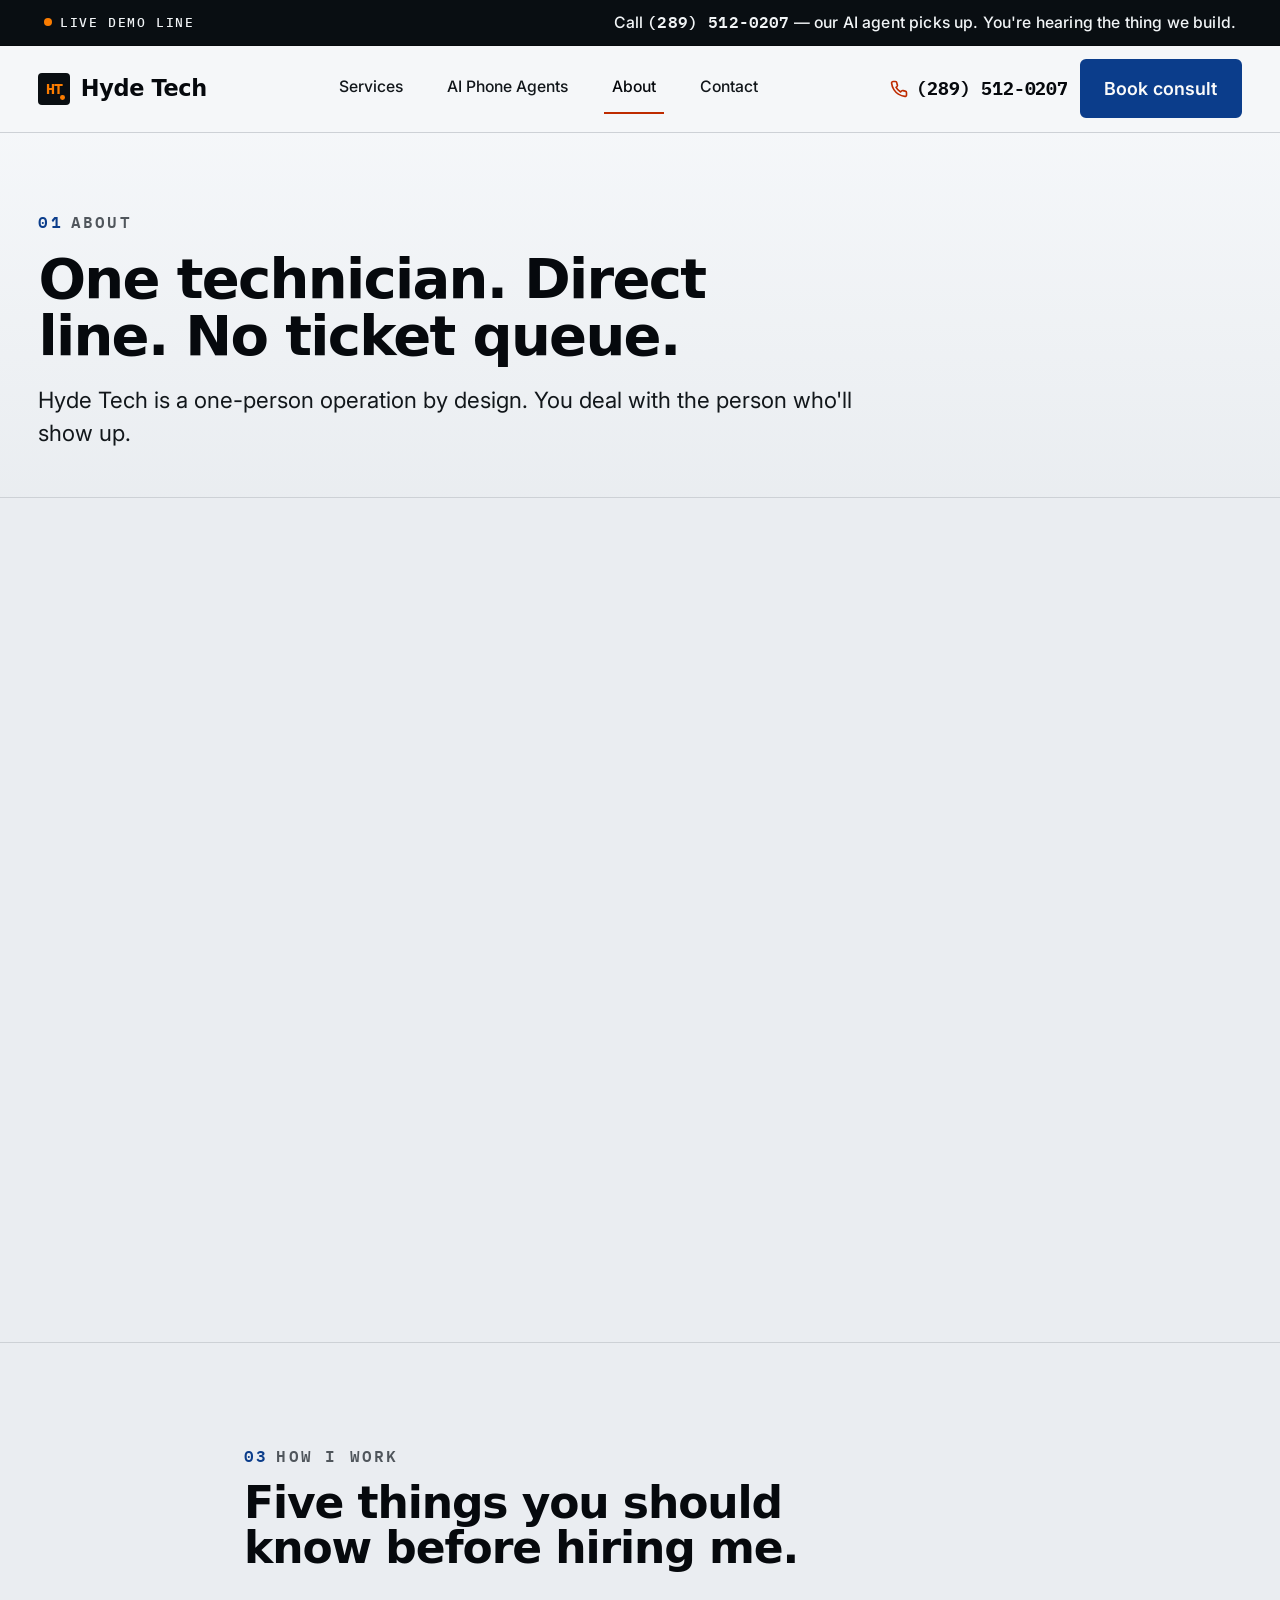
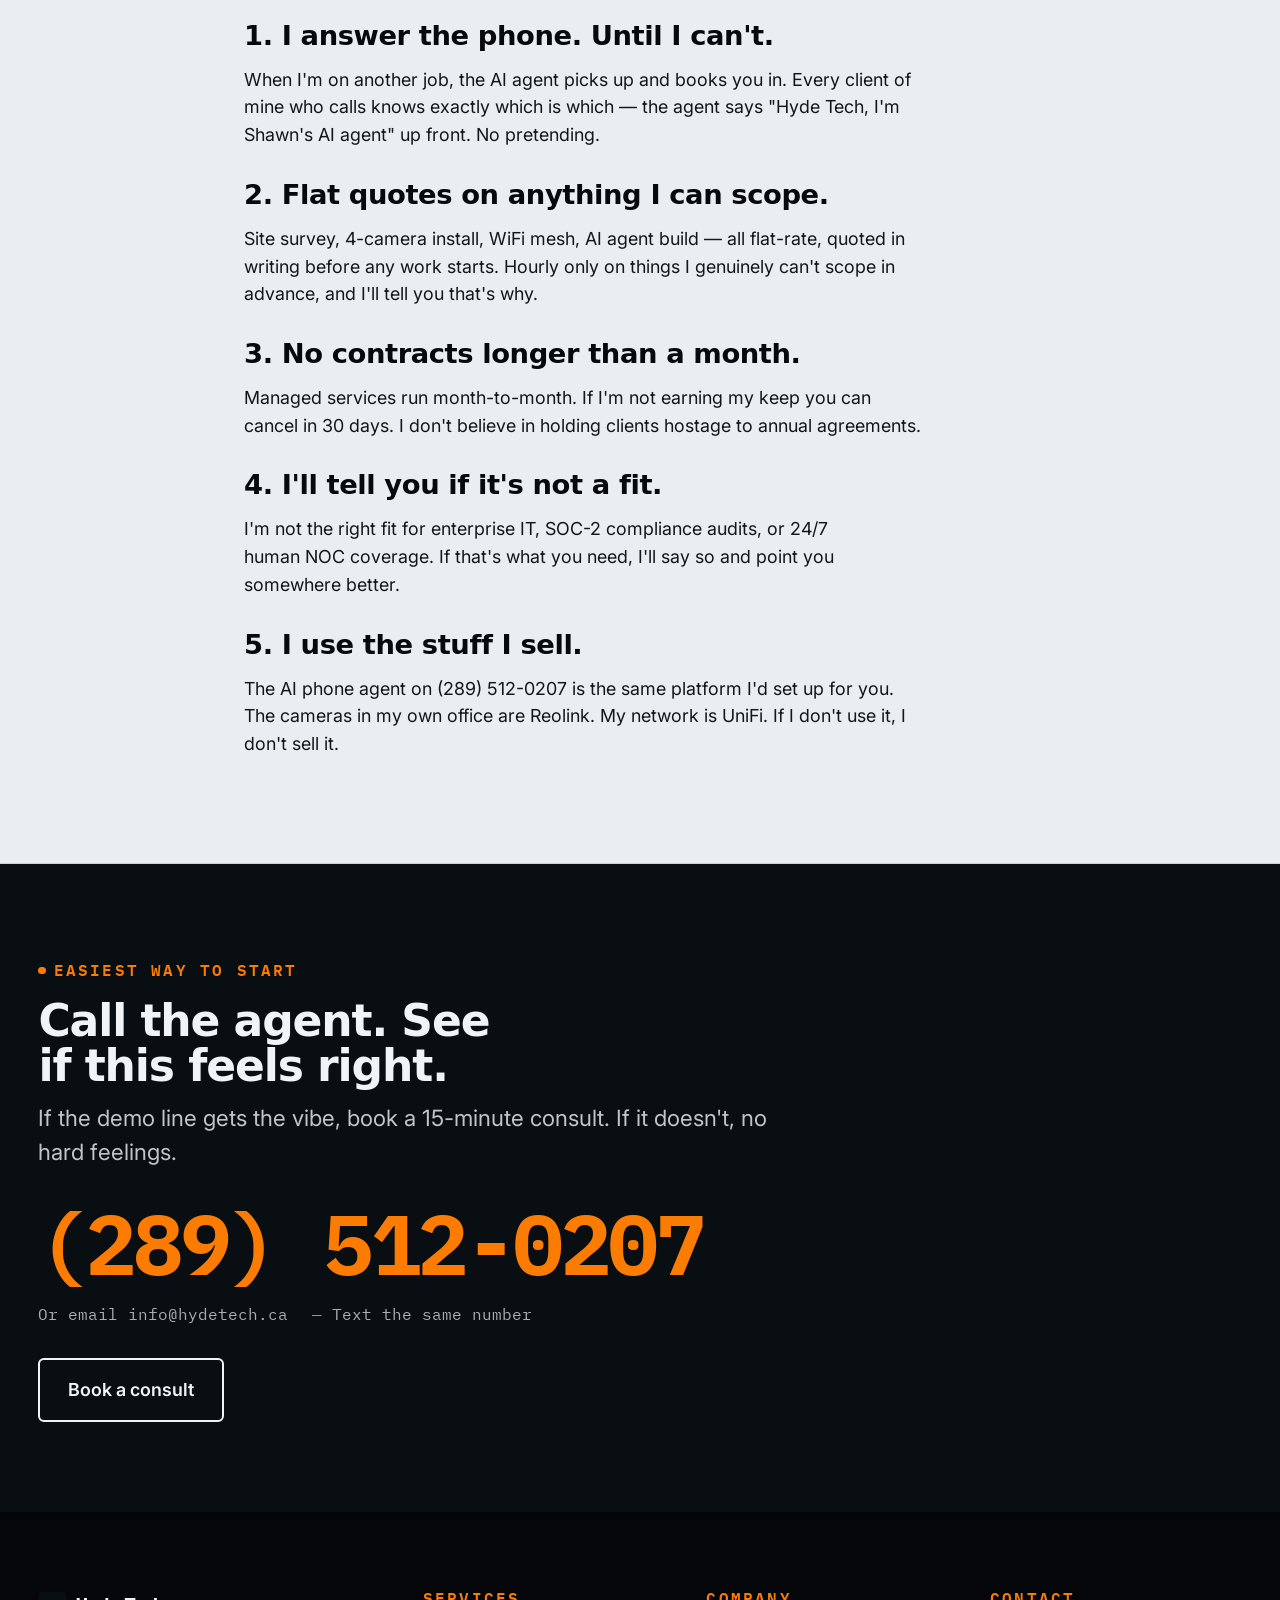
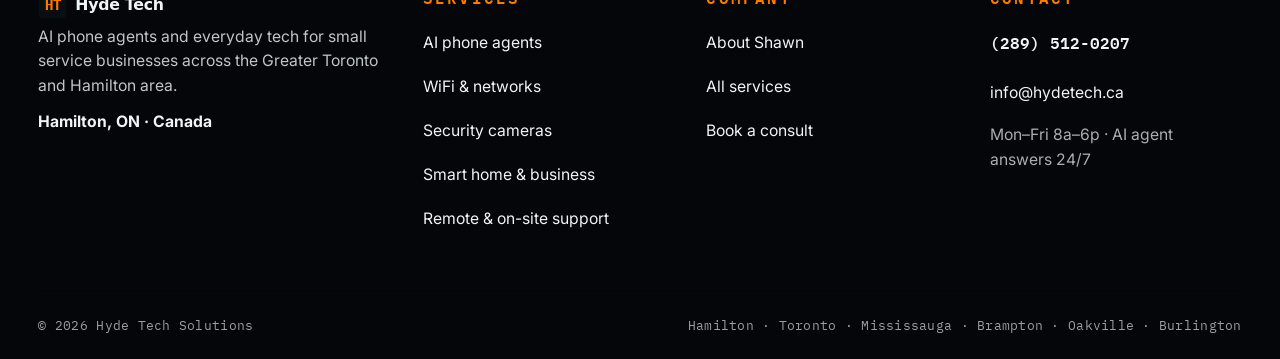
==== about/index.html @ 059d6177 "Initial preview: Hyde Tech v3 (a11y fixes 2026-04-24, relative paths, noindexed)" ====
<!doctype html>
<html lang="en">
<head>
  <meta charset="utf-8">
  <meta name="viewport" content="width=device-width, initial-scale=1">
  <meta name="theme-color" content="#1a1d26">
  <title>About — Hyde Tech Solutions</title>
  <meta name="description" content="Hyde Tech Solutions is Shawn Hyde — five years running tech for small businesses across the Toronto–Hamilton corridor, now pairing that with AI phone agents built honestly.">
  <meta name="robots" content="noindex, nofollow">

  <link rel="preconnect" href="https://fonts.googleapis.com">
  <link rel="preconnect" href="https://fonts.gstatic.com" crossorigin>
  <link rel="preconnect" href="https://api.fontshare.com">
  <link href="https://api.fontshare.com/v2/css?f[]=general-sans@500,600,700,800&display=swap" rel="stylesheet">
  <link href="https://fonts.googleapis.com/css2?family=Inter:wght@400;500;600;700&family=IBM+Plex+Mono:wght@400;500;600;700&display=swap" rel="stylesheet">

  <link rel="stylesheet" href="../css/tokens.css">
  <link rel="stylesheet" href="../css/site.css">
</head>
<body>

  <a class="skip-link" href="#main">Skip to main content</a>

  <div class="live-band" role="region" aria-label="AI demo line">
    <div class="live-band__inner">
      <span class="live-band__status"><span class="live-band__dot" aria-hidden="true"></span>LIVE Demo line</span>
      <span>Call <a href="tel:+12895120207">(289) 512-0207</a> — our AI agent picks up. You're hearing the thing we build.</span>
      <span class="vh">Serving the Greater Toronto and Hamilton area.</span>
    </div>
  </div>

  <header class="site-header">
    <div class="container header-inner">
      <a class="logo" href="../" aria-label="Hyde Tech Solutions home">
        <span class="logo-mark" aria-hidden="true">HT</span>
        <span>Hyde Tech</span>
      </a>
      <nav class="site-nav" id="site-nav" aria-label="Primary">
        <a href="../services/">Services</a>
        <a href="../ai-phone-agents/">AI Phone Agents</a>
        <a href="../about/" aria-current="page">About</a>
        <a href="../contact/">Contact</a>
      </nav>
      <div class="header-cta">
        <a class="header-phone" href="tel:+12895120207" aria-label="Call (289) 512-0207">
          <svg width="18" height="18" viewBox="0 0 24 24" fill="none" stroke="currentColor" stroke-width="2.2" stroke-linecap="round" stroke-linejoin="round" aria-hidden="true"><path d="M22 16.92v3a2 2 0 0 1-2.18 2 19.8 19.8 0 0 1-8.63-3.07 19.5 19.5 0 0 1-6-6A19.8 19.8 0 0 1 2.12 4.18 2 2 0 0 1 4.11 2h3a2 2 0 0 1 2 1.72 12.8 12.8 0 0 0 .7 2.81 2 2 0 0 1-.45 2.11L8.09 9.91a16 16 0 0 0 6 6l1.27-1.27a2 2 0 0 1 2.11-.45 12.8 12.8 0 0 0 2.81.7A2 2 0 0 1 22 16.92z"/></svg>
          <span class="label">(289) 512-0207</span>
        </a>
        <a class="btn btn-primary" href="../contact/">Book consult</a>
        <button class="nav-toggle" type="button" aria-expanded="false" aria-controls="site-nav" aria-label="Toggle menu"><span></span><span></span><span></span></button>
      </div>
    </div>
  </header>

  <main id="main">

    <section class="page-head">
      <div class="container">
        <p class="eyebrow"><span class="num">01</span>About</p>
        <h1>One technician. Direct line. No ticket queue.</h1>
        <p class="sub">Hyde Tech is a one-person operation by design. You deal with the person who'll show up.</p>
      </div>
    </section>

    <section class="about">
      <div class="container">
        <div class="about-grid">
          <div class="portrait reveal" role="img" aria-label="Placeholder for portrait of Shawn Hyde"></div>
          <div class="reveal">
            <p class="eyebrow mono" style="font-size:var(--step--1); text-transform:uppercase; letter-spacing:0.14em; color:var(--muted); font-weight:600; margin-block-end:0.75rem;"><span style="color:var(--brand);">02 </span>Shawn Hyde, owner</p>
            <h2 style="font-size:var(--step-3); max-width:22ch; margin-block-end:1rem;">Five years of fixing what Geek Squad wouldn't touch.</h2>
            <p>I spent five years helping small business owners in the GTA sort out the tech headaches that nobody else would own — the WiFi that died at 4pm on a Friday, the printer that only one specific laptop could see, the $200/month managed-IT contract that was supposed to prevent this and somehow didn't.</p>
            <p>Last year I started building AI phone agents for a few of those same clients. The pitch was simple: you're losing jobs because nobody picks up after hours, and the answering services you've tried all sound generic. This thing doesn't.</p>
            <p>Hyde Tech is where that work lives now. Tech support for small service businesses, with the AI phone agent as the flagship offering.</p>

            <ul class="creds">
              <li><strong>Based</strong>Hamilton, ON</li>
              <li><strong>Insured</strong>$2M commercial general liability</li>
              <li><strong>Service area</strong>Toronto · Mississauga · Brampton · Oakville · Burlington · Hamilton</li>
              <li><strong>Remote support</strong>Anywhere in Ontario</li>
              <li><strong>References</strong>available on request</li>
            </ul>
          </div>
        </div>
      </div>
    </section>

    <section class="how">
      <div class="container container--narrow">
        <header class="section-head">
          <p class="eyebrow"><span class="num">03</span>How I work</p>
          <h2>Five things you should know before hiring me.</h2>
        </header>

        <div class="prose reveal">
          <h3>1. I answer the phone. Until I can't.</h3>
          <p>When I'm on another job, the AI agent picks up and books you in. Every client of mine who calls knows exactly which is which — the agent says "Hyde Tech, I'm Shawn's AI agent" up front. No pretending.</p>

          <h3>2. Flat quotes on anything I can scope.</h3>
          <p>Site survey, 4-camera install, WiFi mesh, AI agent build — all flat-rate, quoted in writing before any work starts. Hourly only on things I genuinely can't scope in advance, and I'll tell you that's why.</p>

          <h3>3. No contracts longer than a month.</h3>
          <p>Managed services run month-to-month. If I'm not earning my keep you can cancel in 30 days. I don't believe in holding clients hostage to annual agreements.</p>

          <h3>4. I'll tell you if it's not a fit.</h3>
          <p>I'm not the right fit for enterprise IT, SOC-2 compliance audits, or 24/7 human NOC coverage. If that's what you need, I'll say so and point you somewhere better.</p>

          <h3>5. I use the stuff I sell.</h3>
          <p>The AI phone agent on (289) 512-0207 is the same platform I'd set up for you. The cameras in my own office are Reolink. My network is UniFi. If I don't use it, I don't sell it.</p>
        </div>
      </div>
    </section>

    <section class="cta-block">
      <div class="container">
        <p class="eyebrow">Easiest way to start</p>
        <h2>Call the agent. See if this feels right.</h2>
        <p>If the demo line gets the vibe, book a 15-minute consult. If it doesn't, no hard feelings.</p>
        <a class="cta-phone" href="tel:+12895120207">(289) 512-0207</a>
        <div class="cta-sub">
          <span>Or email info@hydetech.ca</span>
          <span>Text the same number</span>
        </div>
        <a class="btn btn-outline btn-lg" href="../contact/">Book a consult</a>
      </div>
    </section>

  </main>

  <footer class="site-footer">
    <div class="container">
      <nav class="footer-grid" aria-label="Footer">
        <div>
          <p class="footer-brand"><span class="mark">HT</span>Hyde Tech</p>
          <p>AI phone agents and everyday tech for small service businesses across the Greater Toronto and Hamilton area.</p>
          <p style="margin-block-start:0.75rem;"><strong style="color:var(--ink-fg);">Hamilton, ON · Canada</strong></p>
        </div>
        <div>
          <h4>Services</h4>
          <a href="../ai-phone-agents/">AI phone agents</a>
          <a href="../services/#wifi">WiFi &amp; networks</a>
          <a href="../services/#cameras">Security cameras</a>
          <a href="../services/#smart">Smart home &amp; business</a>
          <a href="../services/#support">Remote &amp; on-site support</a>
        </div>
        <div>
          <h4>Company</h4>
          <a href="../about/">About Shawn</a>
          <a href="../services/">All services</a>
          <a href="../contact/">Book a consult</a>
        </div>
        <div>
          <h4>Contact</h4>
          <p><a href="tel:+12895120207" class="mono" style="font-weight:600;">(289) 512-0207</a></p>
          <p><a href="mailto:info@hydetech.ca">info@hydetech.ca</a></p>
          <p style="color:oklch(0.75 0.008 250); margin-block-start:0.5rem;">Mon–Fri 8a–6p · AI agent answers 24/7</p>
        </div>
      </nav>
      <div class="footer-bottom">
        <span>© 2026 Hyde Tech Solutions</span>
        <span>Hamilton · Toronto · Mississauga · Brampton · Oakville · Burlington</span>
      </div>
    </div>
  </footer>

  <div class="mobile-cta">
    <a class="btn btn-primary" href="tel:+12895120207">Call (289) 512-0207</a>
    <a class="btn btn-outline" href="../contact/">Book</a>
  </div>

  <script>
    (function () {
      const btn = document.querySelector('.nav-toggle');
      const nav = document.getElementById('site-nav');
      if (!btn || !nav) return;
      btn.addEventListener('click', () => {
        const open = nav.classList.toggle('is-open');
        btn.setAttribute('aria-expanded', String(open));
      });
    })();
  </script>

</body>
</html>
---- css/tokens.css ----
/* ============================================================
   Hyde Tech Solutions — Design Tokens (v3)
   Archetype: utilitarian-direct
   Palette:  charcoal + deep indigo brand + safety-orange LIVE signal
   Type:     General Sans (display) + Inter (body) + IBM Plex Mono (phone/data)
   Rule:     Phone is the loudest thing. Weight carries H1. No gradients.
   ============================================================ */

:root {
  /* ----- Colors (OKLCH) -----
     Bone base so the site reads "tool, not startup".
     Deep indigo as the one saturated accent — signals technical without
     drifting into SaaS-purple or generic trade-red. */
  --bg:         oklch(0.975 0.004 250);   /* bone, cool cast */
  --surface:    oklch(0.945 0.006 250);
  --surface-2:  oklch(0.905 0.008 250);
  --border:     oklch(0.86 0.008 250);
  --muted:      oklch(0.45 0.012 250);
  --text:       oklch(0.20 0.012 250);
  --text-hi:    oklch(0.14 0.010 250);

  /* Brand — deep indigo. Chroma held to 0.14 so it reads ink, not neon. */
  --brand:       oklch(0.38 0.14 260);
  --brand-hover: oklch(0.32 0.15 260);
  --brand-fg:    oklch(0.985 0 0);
  --brand-bg:    oklch(0.94 0.04 260);

  /* Ink (dark band, footer, high-contrast tiles) — near-black charcoal */
  --ink:         oklch(0.16 0.012 250);
  --ink-fg:      oklch(0.965 0.004 250);

  /* LIVE signal — safety orange. USED ONLY FOR:
       1. "LIVE" demo-line badge + pulsing dot
       2. Phone ring icon in emergency band
       3. Active-route marker in nav
     Never as a general CTA. CTAs use --brand.
     --live:      use on --ink / dark surfaces only (reads ~7.8:1).
     --live-ink:  use whenever orange text or an accent sits on --bg or --surface (light).
                  oklch(0.52 0.20 45) ≈ 4.6:1 on bone — passes WCAG AA for text. */
  --live:        oklch(0.72 0.19 55);
  --live-ink:    oklch(0.52 0.20 45);
  --live-fg:     oklch(0.18 0.01 55);
  --live-bg:     oklch(0.96 0.04 60);

  /* State */
  --success:     oklch(0.58 0.13 155);
  --warning:     oklch(0.74 0.15 70);
  --danger:      oklch(0.55 0.22 28);

  /* ----- Type scale (perfect-fourth, utilitarian ceiling on hero) ----- */
  --step--2:    clamp(0.75rem, 0.72rem + 0.14vw, 0.844rem);
  --step--1:    clamp(0.875rem, 0.84rem + 0.18vw, 1rem);
  --step-0:     clamp(1rem, 0.96rem + 0.2vw, 1.125rem);
  --step-1:     clamp(1.25rem, 1.2rem + 0.25vw, 1.424rem);
  --step-2:     clamp(1.5rem, 1.43rem + 0.35vw, 1.75rem);
  --step-3:     clamp(1.875rem, 1.76rem + 0.56vw, 2.266rem);
  --step-4:     clamp(2.25rem, 2.08rem + 0.84vw, 2.844rem);
  --step-5:     clamp(2.75rem, 2.5rem + 1.25vw, 3.625rem);
  --step-hero:  clamp(2.5rem, 1.8rem + 5.5vw, 4.5rem);

  /* Phone-as-typography — competes with H1 on purpose */
  --step-phone: clamp(2.75rem, 2rem + 6vw, 5.25rem);

  /* ----- Fonts ----- */
  --font-display: "General Sans", "Söhne", "Inter Display", ui-sans-serif, system-ui, sans-serif;
  --font-body:    "Inter", ui-sans-serif, system-ui, -apple-system, sans-serif;
  --font-mono:    "IBM Plex Mono", "JetBrains Mono", ui-monospace, SFMono-Regular, Menlo, monospace;

  /* ----- Spacing ----- */
  --space-3xs: 0.25rem;
  --space-2xs: 0.5rem;
  --space-xs:  0.75rem;
  --space-s:   1rem;
  --space-m:   1.5rem;
  --space-l:   2rem;
  --space-xl:  3rem;
  --space-2xl: 4rem;
  --space-3xl: 6rem;
  --section-y: clamp(3rem, 7vw, 7.5rem);

  /* ----- Radii — squarer, tool-like ----- */
  --radius-xs: 0.125rem;
  --radius-s:  0.25rem;
  --radius-m:  0.375rem;
  --radius-l:  0.5rem;
  --radius-xl: 0.75rem;
  --radius-full: 9999px;

  /* ----- Shadows — minimal ----- */
  --shadow-sm: 0 1px 2px oklch(0 0 0 / 0.08);
  --shadow-md: 0 3px 8px oklch(0 0 0 / 0.10);
  --shadow-lg: 0 10px 24px oklch(0 0 0 / 0.14);

  /* ----- Motion ----- */
  --ease-out: cubic-bezier(0.16, 1, 0.3, 1);
  --dur-fast: 120ms;
  --dur-med:  200ms;

  /* ----- Layout ----- */
  --container: min(94%, 1240px);
  --measure:   62ch;
}

/* ----- Dark variant (cool charcoal, not navy) ----- */
@media (prefers-color-scheme: dark) {
  :root {
    --bg:         oklch(0.17 0.008 255);
    --surface:    oklch(0.22 0.010 255);
    --surface-2:  oklch(0.27 0.012 255);
    --border:     oklch(0.32 0.012 255);
    --muted:      oklch(0.70 0.008 250);
    --text:       oklch(0.96 0.005 250);
    --text-hi:    oklch(0.99 0 0);
    --brand:      oklch(0.68 0.16 260);
    --brand-hover: oklch(0.74 0.14 260);
    --brand-fg:   oklch(0.12 0.012 250);
    --brand-bg:   oklch(0.30 0.10 260);
    --ink:        oklch(0.12 0.010 255);
    --ink-fg:     oklch(0.96 0.005 250);
    --live:       oklch(0.78 0.18 55);
    --live-ink:   oklch(0.78 0.18 55);  /* on dark --bg, the bright token is already >= 7:1 */
    --live-fg:    oklch(0.18 0.01 55);
    --shadow-sm:  0 1px 2px oklch(0 0 0 / 0.40);
    --shadow-md:  0 3px 8px oklch(0 0 0 / 0.50);
    --shadow-lg:  0 10px 24px oklch(0 0 0 / 0.60);
  }
}

/* ============================================================
   Base reset + utilitarian typography defaults
   ============================================================ */
*, *::before, *::after { box-sizing: border-box; }
* { margin: 0; }
html { scroll-behavior: smooth; }
body {
  min-height: 100dvh;
  font-family: var(--font-body);
  font-size: var(--step-0);
  line-height: 1.55;
  color: var(--text);
  background: var(--bg);
  -webkit-font-smoothing: antialiased;
  text-rendering: optimizeLegibility;
}
img, picture, svg, video { display: block; max-width: 100%; height: auto; }
input, button, textarea, select { font: inherit; }

h1, h2, h3, h4 {
  font-family: var(--font-display);
  font-weight: 700;
  line-height: 1.02;
  letter-spacing: -0.025em;
  text-wrap: balance;
  color: var(--text-hi);
}
h1 { font-size: var(--step-hero); font-weight: 800; letter-spacing: -0.03em; }
h2 { font-size: var(--step-5); }
h3 { font-size: var(--step-3); letter-spacing: -0.015em; }
h4 { font-size: var(--step-2); letter-spacing: -0.010em; }
p, li { max-width: var(--measure); text-wrap: pretty; }

/* Phone-as-typography — tabular, mono, heavy */
.phone-display {
  font-family: var(--font-mono);
  font-size: var(--step-phone);
  font-weight: 700;
  font-variant-numeric: tabular-nums;
  letter-spacing: -0.02em;
  line-height: 1;
  color: inherit;
  text-decoration: none;
}
.phone-display:hover { text-decoration: underline; text-decoration-thickness: 2px; text-underline-offset: 0.12em; }

a { color: inherit; text-decoration: underline; text-underline-offset: 0.15em; text-decoration-thickness: 1px; }
a:hover { text-decoration-thickness: 2px; }

@media (prefers-reduced-motion: reduce) {
  *, *::before, *::after {
    animation-duration: 0.01ms !important;
    animation-iteration-count: 1 !important;
    transition-duration: 0.01ms !important;
    scroll-behavior: auto !important;
  }
}

:focus-visible {
  outline: 3px solid var(--brand);
  outline-offset: 2px;
  border-radius: var(--radius-xs);
}

/* Skip link — hidden until focused by keyboard. First interactive element on every page. */
.skip-link {
  position: absolute;
  inset-inline-start: 0.75rem;
  inset-block-start: -3rem;
  z-index: 100;
  background: var(--ink);
  color: var(--ink-fg);
  padding: 0.75rem 1rem;
  font-family: var(--font-mono);
  font-weight: 600;
  font-size: var(--step--1);
  text-decoration: none;
  border-radius: var(--radius-s);
  transition: top 120ms var(--ease-out);
}
.skip-link:focus,
.skip-link:focus-visible {
  inset-block-start: 0.75rem;
  outline: 3px solid var(--brand);
  outline-offset: 2px;
}
---- css/site.css ----
/* ============================================================
   Hyde Tech Solutions — site styles (v3)
   Archetype: utilitarian-direct
   ============================================================ */

/* ----- Container ----- */
.container {
  width: var(--container);
  margin-inline: auto;
}
.container--narrow { max-width: 72ch; }

/* ============================================================
   LIVE band — dark ink strip with safety-orange LIVE dot.
   This is NOT an emergency band (Hyde Tech is not 911 plumbing).
   It advertises the fact that 289-512-0207 is an AI demo you can call.
   ============================================================ */
.live-band {
  background: var(--ink);
  color: var(--ink-fg);
  font-size: var(--step--1);
  font-weight: 500;
  letter-spacing: 0.01em;
  position: sticky;
  top: 0;
  z-index: 60;
  border-bottom: 1px solid oklch(0 0 0 / 0.3);
}
.live-band__inner {
  display: flex;
  align-items: center;
  justify-content: space-between;
  gap: var(--space-m);
  padding-block: 0.6rem;
  padding-inline: var(--space-m);
  max-width: 1240px;
  margin-inline: auto;
}
.live-band a { color: inherit; text-decoration: none; font-variant-numeric: tabular-nums; font-family: var(--font-mono); font-weight: 600; }
.live-band a:hover { text-decoration: underline; text-underline-offset: 0.2em; }
.live-band__status {
  display: inline-flex; align-items: center; gap: 0.5rem;
  font-family: var(--font-mono);
  text-transform: uppercase;
  letter-spacing: 0.12em;
  font-size: var(--step--2);
}
.live-band__dot {
  display: inline-block;
  width: 0.5rem; height: 0.5rem;
  border-radius: 50%;
  background: var(--live);
  box-shadow: 0 0 0 0 oklch(0.72 0.19 55 / 0.6);
  animation: live-pulse 2.2s ease-in-out infinite;
}
@keyframes live-pulse {
  0%, 100% { opacity: 1; box-shadow: 0 0 0 0 oklch(0.72 0.19 55 / 0.55); }
  50%      { opacity: 0.6; box-shadow: 0 0 0 6px oklch(0.72 0.19 55 / 0); }
}
@media (prefers-reduced-motion: reduce) {
  .live-band__dot { animation: none; box-shadow: none; }
}
@media (max-width: 640px) {
  .live-band { position: static; }
  .live-band__inner { flex-direction: column; gap: 0.25rem; text-align: center; }
}

/* ============================================================
   Site header — dense, functional. No shrink-on-scroll.
   ============================================================ */
.site-header {
  position: sticky;
  top: 0;
  z-index: 50;
  background: color-mix(in oklch, var(--bg) 94%, transparent);
  backdrop-filter: saturate(120%) blur(8px);
  border-bottom: 1px solid var(--border);
}
@supports not (backdrop-filter: blur(1px)) {
  .site-header { background: var(--bg); }
}
.live-band + .site-header { top: 2.5rem; }
@media (max-width: 640px) {
  .live-band + .site-header { top: 0; }
}

.header-inner {
  display: grid;
  grid-template-columns: auto 1fr auto;
  align-items: center;
  gap: var(--space-m);
  padding-block: 0.85rem;
}
.logo {
  display: inline-flex;
  align-items: center;
  gap: 0.65rem;
  text-decoration: none;
  color: var(--text-hi);
  font-family: var(--font-display);
  font-weight: 700;
  font-size: var(--step-1);
  letter-spacing: -0.015em;
}
.logo-mark {
  width: 2rem; height: 2rem;
  background: var(--ink);
  color: var(--live);
  display: grid;
  place-items: center;
  font-family: var(--font-mono);
  font-weight: 700;
  font-size: 0.95rem;
  border-radius: var(--radius-s);
  letter-spacing: -0.05em;
}
.logo-mark::after {
  content: "";
  width: 0.3rem; height: 0.3rem;
  border-radius: 50%;
  background: var(--live);
  position: absolute;
  margin-block-start: 1.1rem;
  margin-inline-start: 1rem;
}
.logo-mark { position: relative; }

.site-nav {
  display: flex;
  justify-content: center;
  gap: 1.75rem;
  font-size: var(--step--1);
  font-weight: 500;
}
.site-nav a {
  text-decoration: none;
  color: var(--text);
  padding: 0.75rem 0.5rem;
  min-height: 44px;
  display: inline-flex;
  align-items: center;
  border-bottom: 2px solid transparent;
  transition: border-color var(--dur-fast) var(--ease-out), color var(--dur-fast) var(--ease-out);
}
.site-nav a:hover { color: var(--text-hi); border-bottom-color: var(--brand); }
.site-nav a[aria-current="page"] { color: var(--text-hi); border-bottom-color: var(--live-ink); }

.header-cta {
  display: flex; align-items: center; gap: 0.75rem;
  font-variant-numeric: tabular-nums;
}
.header-phone {
  display: inline-flex; align-items: center; gap: 0.5rem;
  text-decoration: none;
  font-family: var(--font-mono);
  font-weight: 700;
  font-size: var(--step-0);
  color: var(--text-hi);
  letter-spacing: -0.01em;
}
.header-phone svg { color: var(--live-ink); }

.nav-toggle {
  display: none;
  background: transparent;
  border: 1px solid var(--border);
  border-radius: var(--radius-s);
  padding: 0.5rem 0.65rem;
  cursor: pointer;
}
.nav-toggle span {
  display: block;
  width: 20px; height: 2px;
  background: var(--text-hi);
  margin: 4px 0;
}

@media (max-width: 900px) {
  .site-nav { display: none; }
  .site-nav.is-open {
    display: flex;
    position: absolute;
    inset: 100% 0 auto 0;
    flex-direction: column;
    background: var(--bg);
    border-bottom: 1px solid var(--border);
    padding: var(--space-m);
    gap: 1rem;
  }
  .nav-toggle { display: inline-block; }
  .header-cta .btn { display: none; }
}
@media (max-width: 520px) {
  .header-phone span.label { display: none; }
  .header-phone { padding: 0.5rem; }
}

/* ============================================================
   Buttons — utilitarian
   ============================================================ */
.btn {
  display: inline-flex;
  align-items: center;
  justify-content: center;
  gap: 0.5rem;
  padding: 0.85rem 1.4rem;
  border-radius: var(--radius-m);
  font-family: var(--font-body);
  font-weight: 600;
  text-decoration: none;
  border: 2px solid transparent;
  cursor: pointer;
  transition: transform var(--dur-fast) var(--ease-out),
              background-color var(--dur-fast) var(--ease-out),
              border-color var(--dur-fast) var(--ease-out);
}
.btn-primary { background: var(--brand); color: var(--brand-fg); border-color: var(--brand); }
.btn-primary:hover { background: var(--brand-hover); border-color: var(--brand-hover); transform: translateY(-1px); }

.btn-outline {
  background: transparent;
  color: var(--text-hi);
  border-color: var(--text-hi);
}
.btn-outline:hover { background: var(--text-hi); color: var(--bg); }

.btn-dark { background: var(--ink); color: var(--ink-fg); border-color: var(--ink); }
.btn-dark:hover { background: oklch(0.22 0.012 255); border-color: oklch(0.22 0.012 255); transform: translateY(-1px); }

.btn-lg { padding: 1rem 1.75rem; font-size: var(--step-0); }
.btn-xl { padding: 1.2rem 2rem; font-size: var(--step-1); font-weight: 700; }

/* ============================================================
   Hero — phone-dominant variant
   ============================================================ */
.hero {
  padding-block: clamp(2.5rem, 6vw, 5.5rem) clamp(2.5rem, 5vw, 4.5rem);
  background: linear-gradient(180deg, var(--bg), var(--surface));
  position: relative;
  overflow: hidden;
}
.hero .eyebrow {
  font-size: var(--step--1);
  text-transform: uppercase;
  letter-spacing: 0.14em;
  color: var(--muted);
  margin-block-end: 1.25rem;
  font-weight: 600;
  font-family: var(--font-mono);
}
.hero .eyebrow .num { color: var(--brand); margin-inline-end: 0.5rem; }
.hero h1 {
  font-size: var(--step-hero);
  font-weight: 800;
  line-height: 1;
  letter-spacing: -0.03em;
  max-width: 22ch;
}
.hero h1 .accent { color: var(--brand); }
.hero .sub {
  font-size: var(--step-1);
  color: var(--text);
  max-width: 56ch;
  margin-block: 1.5rem 2rem;
  line-height: 1.45;
}
.hero-phone-block {
  margin-block: clamp(1.5rem, 3vw, 2rem) 1rem;
  padding-block: 1.25rem;
  border-block: 1px solid var(--border);
  display: flex;
  flex-wrap: wrap;
  align-items: baseline;
  gap: 0.75rem 1.5rem;
}
.hero-phone-block .label {
  font-family: var(--font-mono);
  font-size: var(--step--1);
  color: var(--muted);
  text-transform: uppercase;
  letter-spacing: 0.12em;
}
.hero-phone-block .label .live-tag {
  color: var(--live-ink);
  font-weight: 700;
  margin-inline-end: 0.4rem;
}
.hero-phone {
  display: inline-block;
  text-decoration: none;
  color: var(--text-hi);
}
.hero-phone:hover { color: var(--brand); }
.hero-ctas {
  display: flex;
  flex-wrap: wrap;
  gap: 0.75rem;
  margin-block-end: 2.5rem;
}

.trust-strip {
  list-style: none;
  padding: 0;
  margin-block-start: 2rem;
  padding-block-start: 1.5rem;
  border-top: 1px solid var(--border);
  display: flex;
  flex-wrap: wrap;
  gap: 1rem 2.5rem;
  font-size: var(--step--1);
  color: var(--muted);
}
.trust-strip li { max-width: none; }
.trust-strip strong {
  color: var(--text-hi);
  font-weight: 700;
  margin-inline-end: 0.35rem;
  font-variant-numeric: tabular-nums;
}
.trust-strip .mark { color: var(--brand); margin-inline-end: 0.4rem; font-family: var(--font-mono); }

/* ============================================================
   Section defaults
   ============================================================ */
section { padding-block: var(--section-y); }
.section-head {
  margin-block-end: clamp(2rem, 4vw, 3.5rem);
  max-width: 60ch;
}
.section-head .eyebrow {
  font-size: var(--step--1);
  text-transform: uppercase;
  letter-spacing: 0.14em;
  color: var(--muted);
  font-weight: 600;
  font-family: var(--font-mono);
  margin-block-end: 0.75rem;
}
.section-head .eyebrow .num { color: var(--brand); margin-inline-end: 0.5rem; }
.section-head h2 { font-size: var(--step-4); max-width: 20ch; }
.section-head p { margin-block-start: 0.75rem; color: var(--muted); font-size: var(--step-1); max-width: 56ch; }

/* ============================================================
   Services bento
   ============================================================ */
.services { background: var(--bg); }
.bento {
  display: grid;
  grid-template-columns: repeat(6, 1fr);
  gap: 1rem;
}
.service {
  background: var(--surface);
  border: 1px solid var(--border);
  border-radius: var(--radius-l);
  padding: clamp(1.5rem, 2.5vw, 2rem);
  display: flex;
  flex-direction: column;
  gap: 0.6rem;
  transition: border-color var(--dur-fast) var(--ease-out),
              transform var(--dur-fast) var(--ease-out);
}
@media (hover: hover) {
  .service:hover { border-color: var(--text-hi); transform: translateY(-2px); }
}
.service-tag {
  font-family: var(--font-mono);
  font-size: var(--step--2);
  text-transform: uppercase;
  letter-spacing: 0.08em;
  color: var(--muted);
  margin-block-end: 0.25rem;
}
.service h3 {
  font-size: var(--step-2);
  line-height: 1.05;
}
.service p { color: var(--text); font-size: var(--step-0); }
.service ul {
  list-style: none;
  padding: 0;
  display: grid;
  gap: 0.35rem;
  margin-block-start: 0.75rem;
}
.service ul li {
  font-size: var(--step--1);
  color: var(--text);
  padding-inline-start: 1.1rem;
  position: relative;
}
.service ul li::before {
  content: "";
  position: absolute;
  inset-inline-start: 0;
  top: 0.6em;
  width: 0.45rem; height: 2px;
  background: var(--brand);
}
.service .price {
  margin-block-start: auto;
  padding-block-start: 1rem;
  font-family: var(--font-mono);
  font-variant-numeric: tabular-nums;
  font-size: var(--step-0);
  color: var(--text-hi);
  font-weight: 600;
  letter-spacing: -0.01em;
}

/* Feature tile (AI Phone Agent on home) — inverted, dark */
.service--feature {
  background: var(--ink);
  color: var(--ink-fg);
  border-color: var(--ink);
  grid-column: span 6;
  display: grid;
  grid-template-columns: 1.4fr 1fr;
  align-items: center;
  gap: var(--space-l);
}
.service--feature .service-tag { color: var(--live); }
.service--feature h3 { color: var(--ink-fg); font-size: var(--step-3); max-width: 24ch; }
.service--feature p { color: oklch(0.82 0.008 250); max-width: 58ch; }
.service--feature .cta-side { font-family: var(--font-mono); }
.service--feature .cta-side .num {
  display: block;
  font-size: clamp(1.75rem, 3.5vw, 2.75rem);
  font-weight: 700;
  color: var(--live);
  letter-spacing: -0.02em;
  text-decoration: none;
  font-variant-numeric: tabular-nums;
}
.service--feature .cta-side .num:hover { text-decoration: underline; text-underline-offset: 0.15em; }
.service--feature .cta-side small { color: oklch(0.72 0.008 250); font-size: var(--step--1); display: block; margin-block-start: 0.5rem; }
.service--feature .cta-side .live-badge {
  display: inline-flex; align-items: center; gap: 0.5rem;
  font-family: var(--font-mono);
  font-size: var(--step--2);
  text-transform: uppercase;
  letter-spacing: 0.14em;
  color: var(--live);
  margin-block-end: 0.5rem;
}
.service--feature .cta-side .live-badge::before {
  content: "";
  width: 0.45rem; height: 0.45rem;
  border-radius: 50%;
  background: var(--live);
  animation: live-pulse 2.2s ease-in-out infinite;
}
@media (prefers-reduced-motion: reduce) {
  .service--feature .cta-side .live-badge::before { animation: none; }
}

.service--std { grid-column: span 2; }
.service--wide { grid-column: span 3; }

@media (max-width: 900px) {
  .bento { grid-template-columns: 1fr 1fr; }
  .service--feature { grid-column: span 2; grid-template-columns: 1fr; }
  .service--std, .service--wide { grid-column: span 1; }
}
@media (max-width: 560px) {
  .bento { grid-template-columns: 1fr; }
  .service--feature, .service--std, .service--wide { grid-column: 1 / -1; }
}

/* ============================================================
   How it works — numbered steps, mono numbering
   ============================================================ */
.how { background: var(--surface); border-block: 1px solid var(--border); }
.steps {
  display: grid;
  grid-template-columns: repeat(4, 1fr);
  gap: 1rem;
  counter-reset: step;
}
.step {
  background: var(--bg);
  border: 1px solid var(--border);
  border-radius: var(--radius-l);
  padding: 1.5rem;
  display: flex;
  flex-direction: column;
  gap: 0.6rem;
  position: relative;
  counter-increment: step;
}
.step::before {
  content: counter(step, decimal-leading-zero);
  font-family: var(--font-mono);
  font-size: var(--step-3);
  font-weight: 700;
  color: var(--brand);
  letter-spacing: -0.03em;
  line-height: 1;
  margin-block-end: 0.5rem;
}
.step h3 { font-size: var(--step-1); letter-spacing: -0.01em; }
.step p { color: var(--muted); font-size: var(--step--1); max-width: none; }
.step time {
  font-family: var(--font-mono);
  font-size: var(--step--2);
  color: var(--text-hi);
  text-transform: uppercase;
  letter-spacing: 0.12em;
  margin-block-start: auto;
  padding-block-start: 0.75rem;
}

@media (max-width: 900px) { .steps { grid-template-columns: 1fr 1fr; } }
@media (max-width: 520px) { .steps { grid-template-columns: 1fr; } }

/* ============================================================
   Positioning block — "who this is / is not for"
   Placement: after services, before proof. NEVER in the hero lede.
   ============================================================ */
.fit { background: var(--bg); }
.fit-grid {
  display: grid;
  grid-template-columns: 1fr 1fr;
  gap: clamp(1.5rem, 4vw, 3rem);
  align-items: start;
}
.fit-col {
  padding: 1.5rem;
  border: 1px solid var(--border);
  border-radius: var(--radius-l);
  background: var(--surface);
}
.fit-col--yes { border-top: 3px solid var(--brand); }
.fit-col--no  { border-top: 3px solid var(--muted); background: var(--bg); }
.fit-col h3 {
  font-size: var(--step-1);
  letter-spacing: -0.01em;
  margin-block-end: 0.75rem;
  font-family: var(--font-mono);
  text-transform: uppercase;
  font-size: var(--step--1);
  letter-spacing: 0.12em;
  color: var(--muted);
  font-weight: 600;
}
.fit-col--yes h3 { color: var(--brand); }
.fit-col ul {
  list-style: none;
  padding: 0;
  display: grid;
  gap: 0.5rem;
}
.fit-col li {
  padding-block: 0.5rem;
  border-top: 1px solid var(--border);
  max-width: none;
  font-size: var(--step-0);
  display: flex;
  gap: 0.65rem;
  align-items: flex-start;
}
.fit-col li::before {
  content: "→";
  font-family: var(--font-mono);
  color: var(--brand);
  flex-shrink: 0;
  font-weight: 700;
}
.fit-col--no li::before { content: "×"; color: var(--muted); }

@media (max-width: 720px) { .fit-grid { grid-template-columns: 1fr; } }

/* ============================================================
   Proof — reviews
   ============================================================ */
.proof { background: var(--surface); }
.proof-grid {
  display: grid;
  grid-template-columns: repeat(3, 1fr);
  gap: 1rem;
  margin-block-start: clamp(1.5rem, 3vw, 2.5rem);
}
.review {
  background: var(--bg);
  border: 1px solid var(--border);
  border-radius: var(--radius-l);
  padding: 1.5rem;
  display: flex;
  flex-direction: column;
  gap: 0.75rem;
}
.review .stars { color: var(--brand); letter-spacing: 0.15em; font-size: var(--step-0); }
.review p { color: var(--text); font-size: var(--step-0); line-height: 1.5; max-width: none; }
.review cite {
  font-style: normal;
  font-size: var(--step--1);
  color: var(--muted);
  margin-block-start: auto;
  padding-block-start: 0.5rem;
  border-top: 1px solid var(--border);
  display: block;
}
.review cite strong { color: var(--text-hi); font-weight: 600; }

@media (max-width: 820px) { .proof-grid { grid-template-columns: 1fr; } }

/* ============================================================
   Service area
   ============================================================ */
.area { background: var(--bg); }
.area-grid {
  display: grid;
  grid-template-columns: 1fr 1.2fr;
  gap: clamp(2rem, 5vw, 5rem);
  align-items: start;
}
.area-list {
  list-style: none;
  padding: 0;
  display: grid;
  grid-template-columns: repeat(2, 1fr);
  gap: 0 1.5rem;
}
.area-list li {
  max-width: none;
  padding: 0.65rem 0;
  font-size: var(--step-0);
  color: var(--text-hi);
  border-top: 1px solid var(--border);
  display: flex;
  align-items: center;
  gap: 0.65rem;
  font-weight: 500;
}
.area-list li::before {
  content: "";
  width: 0.5rem; height: 0.5rem;
  background: var(--brand);
  flex-shrink: 0;
}

@media (max-width: 820px) {
  .area-grid { grid-template-columns: 1fr; }
}

/* ============================================================
   About — owner block
   ============================================================ */
.about { background: var(--surface); }
.about-grid {
  display: grid;
  grid-template-columns: 1fr 1.3fr;
  gap: clamp(2rem, 5vw, 5rem);
  align-items: center;
}
.about .portrait {
  aspect-ratio: 4 / 5;
  background:
    repeating-linear-gradient(135deg, var(--border) 0 1px, transparent 1px 14px),
    var(--bg);
  border: 1px solid var(--border);
  border-radius: var(--radius-l);
  position: relative;
  overflow: hidden;
}
.about .portrait::after {
  content: "Portrait — Shawn Hyde, to be shot";
  position: absolute;
  inset: auto 0 0 0;
  padding: 0.75rem 1rem;
  font-size: var(--step--2);
  color: var(--muted);
  background: color-mix(in oklch, var(--surface) 85%, transparent);
  font-family: var(--font-body);
}
.about h2 { font-size: var(--step-3); max-width: 20ch; margin-block-end: 1rem; }
.about p { color: var(--text); font-size: var(--step-0); margin-block-end: 1rem; max-width: 56ch; }
.about .creds {
  list-style: none;
  padding: 0;
  margin-block-start: 1.5rem;
  display: grid;
  gap: 0.5rem;
  font-family: var(--font-mono);
  font-size: var(--step--1);
  color: var(--muted);
}
.about .creds strong { color: var(--text-hi); font-weight: 600; margin-inline-end: 0.5rem; }

@media (max-width: 820px) {
  .about-grid { grid-template-columns: 1fr; }
  .about .portrait { max-width: 22rem; }
}

/* ============================================================
   FAQ — native details/summary (editorial pattern, works here too)
   ============================================================ */
.faq-list {
  max-width: 72ch;
  border-top: 1px solid var(--border);
}
.faq-list details {
  border-bottom: 1px solid var(--border);
}
.faq-list summary {
  list-style: none;
  cursor: pointer;
  padding: 1.25rem 0;
  display: grid;
  grid-template-columns: 1fr auto;
  gap: 1rem;
  align-items: center;
  font-family: var(--font-display);
  font-weight: 600;
  font-size: var(--step-1);
  color: var(--text-hi);
  letter-spacing: -0.01em;
}
.faq-list summary::-webkit-details-marker { display: none; }
.faq-list summary::after {
  content: "+";
  font-family: var(--font-mono);
  font-size: var(--step-2);
  color: var(--brand);
  font-weight: 400;
  line-height: 1;
  transition: transform var(--dur-fast) var(--ease-out);
}
.faq-list details[open] summary::after { content: "−"; }
.faq-list details > *:not(summary) {
  padding: 0 0 1.5rem;
  color: var(--text);
  font-size: var(--step-0);
  line-height: 1.55;
}
.faq-list details > *:not(summary):first-of-type { padding-top: 0.25rem; }

/* ============================================================
   Final CTA — dark band, phone-as-typography
   ============================================================ */
.cta-block {
  background: var(--ink);
  color: var(--ink-fg);
}
.cta-block .eyebrow {
  font-size: var(--step--1);
  text-transform: uppercase;
  letter-spacing: 0.14em;
  color: var(--live);
  font-weight: 600;
  font-family: var(--font-mono);
  margin-block-end: 1rem;
  display: inline-flex; align-items: center; gap: 0.5rem;
}
.cta-block .eyebrow::before {
  content: "";
  width: 0.45rem; height: 0.45rem;
  border-radius: 50%;
  background: var(--live);
  animation: live-pulse 2.2s ease-in-out infinite;
}
@media (prefers-reduced-motion: reduce) {
  .cta-block .eyebrow::before { animation: none; }
}
.cta-block h2 {
  color: var(--ink-fg);
  font-size: var(--step-4);
  max-width: 20ch;
  margin-block-end: 0.75rem;
}
.cta-block p {
  color: oklch(0.82 0.008 250);
  font-size: var(--step-1);
  max-width: 56ch;
  margin-block-end: 2rem;
}
.cta-phone {
  display: block;
  font-family: var(--font-mono);
  font-weight: 700;
  font-size: var(--step-phone);
  color: var(--live);
  letter-spacing: -0.03em;
  line-height: 1;
  text-decoration: none;
  font-variant-numeric: tabular-nums;
  margin-block: 1rem 1rem;
}
.cta-phone:hover { text-decoration: underline; text-underline-offset: 0.1em; text-decoration-thickness: 3px; }
.cta-sub {
  display: flex;
  flex-wrap: wrap;
  gap: 0.75rem 1.5rem;
  font-size: var(--step--1);
  color: oklch(0.75 0.008 250);
  margin-block-end: 2rem;
  font-family: var(--font-mono);
}
.cta-sub span::before { content: "— "; color: var(--live); }
.cta-sub span:first-child::before { content: ""; }
.cta-block .btn-outline { color: var(--ink-fg); border-color: var(--ink-fg); }
.cta-block .btn-outline:hover { background: var(--ink-fg); color: var(--ink); }

/* ============================================================
   Footer — 4-col grid, dark ink, mono footer-bottom
   ============================================================ */
.site-footer {
  background: oklch(0.12 0.010 255);
  color: var(--ink-fg);
  padding-block: clamp(3rem, 6vw, 5rem) 1.5rem;
  border-top: 1px solid oklch(0 0 0 / 0.4);
}
.footer-grid {
  display: grid;
  grid-template-columns: 1.4fr repeat(3, 1fr);
  gap: var(--space-l);
  margin-block-end: 3rem;
}
.footer-grid h4 {
  font-size: var(--step--1);
  text-transform: uppercase;
  letter-spacing: 0.14em;
  color: var(--live);
  margin-block-end: 1rem;
  font-weight: 600;
  font-family: var(--font-mono);
}
.footer-grid a {
  color: var(--ink-fg);
  text-decoration: none;
  display: flex;
  align-items: center;
  min-height: 44px;
  padding: 0.5rem 0;
  font-size: var(--step--1);
}
.footer-grid a:hover { text-decoration: underline; text-underline-offset: 0.2em; }
.footer-grid p {
  color: oklch(0.82 0.008 250);
  font-size: var(--step--1);
  margin-block-end: 0.35rem;
  max-width: none;
}
.footer-brand {
  font-family: var(--font-display);
  font-weight: 700;
  font-size: var(--step-2);
  color: var(--ink-fg) !important;
  letter-spacing: -0.015em;
  margin-block-end: 0.5rem;
  display: inline-flex; align-items: center; gap: 0.5rem;
}
.footer-brand .mark {
  background: var(--ink);
  color: var(--live);
  font-family: var(--font-mono);
  width: 1.8rem; height: 1.8rem;
  display: grid;
  place-items: center;
  border-radius: var(--radius-s);
  font-size: 0.85rem;
  border: 1px solid oklch(0 0 0 / 0.4);
}
.footer-bottom {
  padding-block-start: 1.5rem;
  border-top: 1px solid oklch(0 0 0 / 0.4);
  display: flex;
  justify-content: space-between;
  gap: 1rem;
  flex-wrap: wrap;
  font-size: var(--step--2);
  color: oklch(0.70 0.008 250);
  font-family: var(--font-mono);
  letter-spacing: 0.02em;
}
.footer-bottom a { color: inherit; }

@media (max-width: 820px) { .footer-grid { grid-template-columns: 1fr 1fr; } }
@media (max-width: 520px) { .footer-grid { grid-template-columns: 1fr; } }

/* ============================================================
   Mobile sticky CTA
   ============================================================ */
.mobile-cta {
  display: none;
  position: fixed;
  inset: auto 0 0 0;
  z-index: 55;
  padding: 0.6rem 0.75rem calc(0.6rem + env(safe-area-inset-bottom));
  background: color-mix(in oklch, var(--bg) 92%, transparent);
  backdrop-filter: blur(8px);
  border-top: 1px solid var(--border);
  gap: 0.5rem;
  grid-template-columns: 2fr 1fr;
}
.mobile-cta .btn { width: 100%; padding: 0.9rem 1rem; font-size: var(--step-0); }
@media (max-width: 720px) {
  .mobile-cta { display: grid; }
  body { padding-block-end: 4.5rem; }
}

/* ============================================================
   Page-head — shared interior page header (non-home)
   ============================================================ */
.page-head {
  padding-block: clamp(3rem, 6vw, 5rem) clamp(2rem, 4vw, 3rem);
  background: linear-gradient(180deg, var(--bg), var(--surface));
  border-bottom: 1px solid var(--border);
}
.page-head .eyebrow {
  font-family: var(--font-mono);
  font-size: var(--step--1);
  text-transform: uppercase;
  letter-spacing: 0.14em;
  color: var(--muted);
  font-weight: 600;
  margin-block-end: 1rem;
}
.page-head .eyebrow .num { color: var(--brand); margin-inline-end: 0.5rem; }
.page-head h1 { font-size: var(--step-5); max-width: 22ch; }
.page-head .sub {
  font-size: var(--step-1);
  color: var(--text);
  max-width: 60ch;
  margin-block-start: 1.25rem;
  line-height: 1.45;
}

/* ============================================================
   Prose — long-form content on interior pages
   ============================================================ */
.prose { max-width: 68ch; }
.prose h2 { font-size: var(--step-3); margin-block: 2.5rem 1rem; }
.prose h3 { font-size: var(--step-2); margin-block: 2rem 0.75rem; }
.prose p { margin-block: 1rem; color: var(--text); }
.prose ul, .prose ol { margin-block: 1rem; padding-inline-start: 1.25rem; }
.prose ul li, .prose ol li { margin-block: 0.4rem; }
.prose a { color: var(--brand); text-underline-offset: 0.2em; }
.prose code {
  font-family: var(--font-mono);
  font-size: 0.92em;
  background: var(--surface-2);
  padding: 0.1em 0.35em;
  border-radius: var(--radius-xs);
}

/* ============================================================
   Reveals — canonical 2026 pattern (animation-timeline: view())
   ============================================================ */
@keyframes reveal-up {
  from { opacity: 0; transform: translateY(12px); }
  to   { opacity: 1; transform: none; }
}
.reveal {
  opacity: 0;
  animation: reveal-up 350ms var(--ease-out) forwards;
  animation-timeline: view();
  animation-range: entry 0% entry 50%;
}
@supports not (animation-timeline: view()) {
  .reveal { opacity: 1; animation: none; }
}

/* Utility */
.vh {
  position: absolute;
  width: 1px; height: 1px;
  padding: 0; margin: -1px;
  overflow: hidden;
  clip: rect(0, 0, 0, 0);
  white-space: nowrap;
  border: 0;
}
.muted { color: var(--muted); }
.mono { font-family: var(--font-mono); }
.tnum { font-variant-numeric: tabular-nums; }

/* Contact page layout */
.contact-grid {
  display: grid;
  grid-template-columns: 1fr 1.2fr;
  gap: clamp(2rem, 5vw, 4rem);
  align-items: start;
}
.contact-meta {
  display: grid;
  gap: 1.5rem;
}
.contact-meta .block {
  padding: 1.25rem;
  background: var(--surface);
  border: 1px solid var(--border);
  border-radius: var(--radius-l);
}
.contact-meta h3 {
  font-family: var(--font-mono);
  font-size: var(--step--1);
  text-transform: uppercase;
  letter-spacing: 0.14em;
  color: var(--muted);
  font-weight: 600;
  margin-block-end: 0.75rem;
}
.contact-meta a { color: var(--text-hi); text-decoration: none; }
.contact-meta a:hover { color: var(--brand); text-decoration: underline; text-underline-offset: 0.2em; }
.contact-meta .phone-line {
  font-family: var(--font-mono);
  font-size: var(--step-3);
  font-weight: 700;
  letter-spacing: -0.02em;
  font-variant-numeric: tabular-nums;
}
.contact-form {
  background: var(--surface);
  border: 1px solid var(--border);
  border-radius: var(--radius-l);
  padding: clamp(1.5rem, 3vw, 2rem);
  display: grid;
  gap: 1rem;
}
.contact-form label {
  display: grid;
  gap: 0.4rem;
  font-size: var(--step--1);
  font-weight: 500;
  color: var(--text-hi);
}
.contact-form input,
.contact-form textarea,
.contact-form select {
  padding: 0.75rem 0.9rem;
  border: 1px solid var(--border);
  border-radius: var(--radius-s);
  background: var(--bg);
  font-family: var(--font-body);
  font-size: var(--step-0);
  color: var(--text-hi);
}
.contact-form input:focus-visible,
.contact-form textarea:focus-visible,
.contact-form select:focus-visible {
  outline: 2px solid var(--brand);
  outline-offset: 1px;
  border-color: var(--brand);
}
.contact-form textarea { min-height: 8rem; resize: vertical; }
.contact-form .hp { position: absolute; left: -9999px; }
.contact-form .submit-row {
  display: flex;
  align-items: center;
  gap: 1rem;
  flex-wrap: wrap;
  margin-block-start: 0.5rem;
}
.contact-form .fine {
  font-size: var(--step--2);
  color: var(--muted);
  max-width: 48ch;
}

@media (max-width: 820px) {
  .contact-grid { grid-template-columns: 1fr; }
}
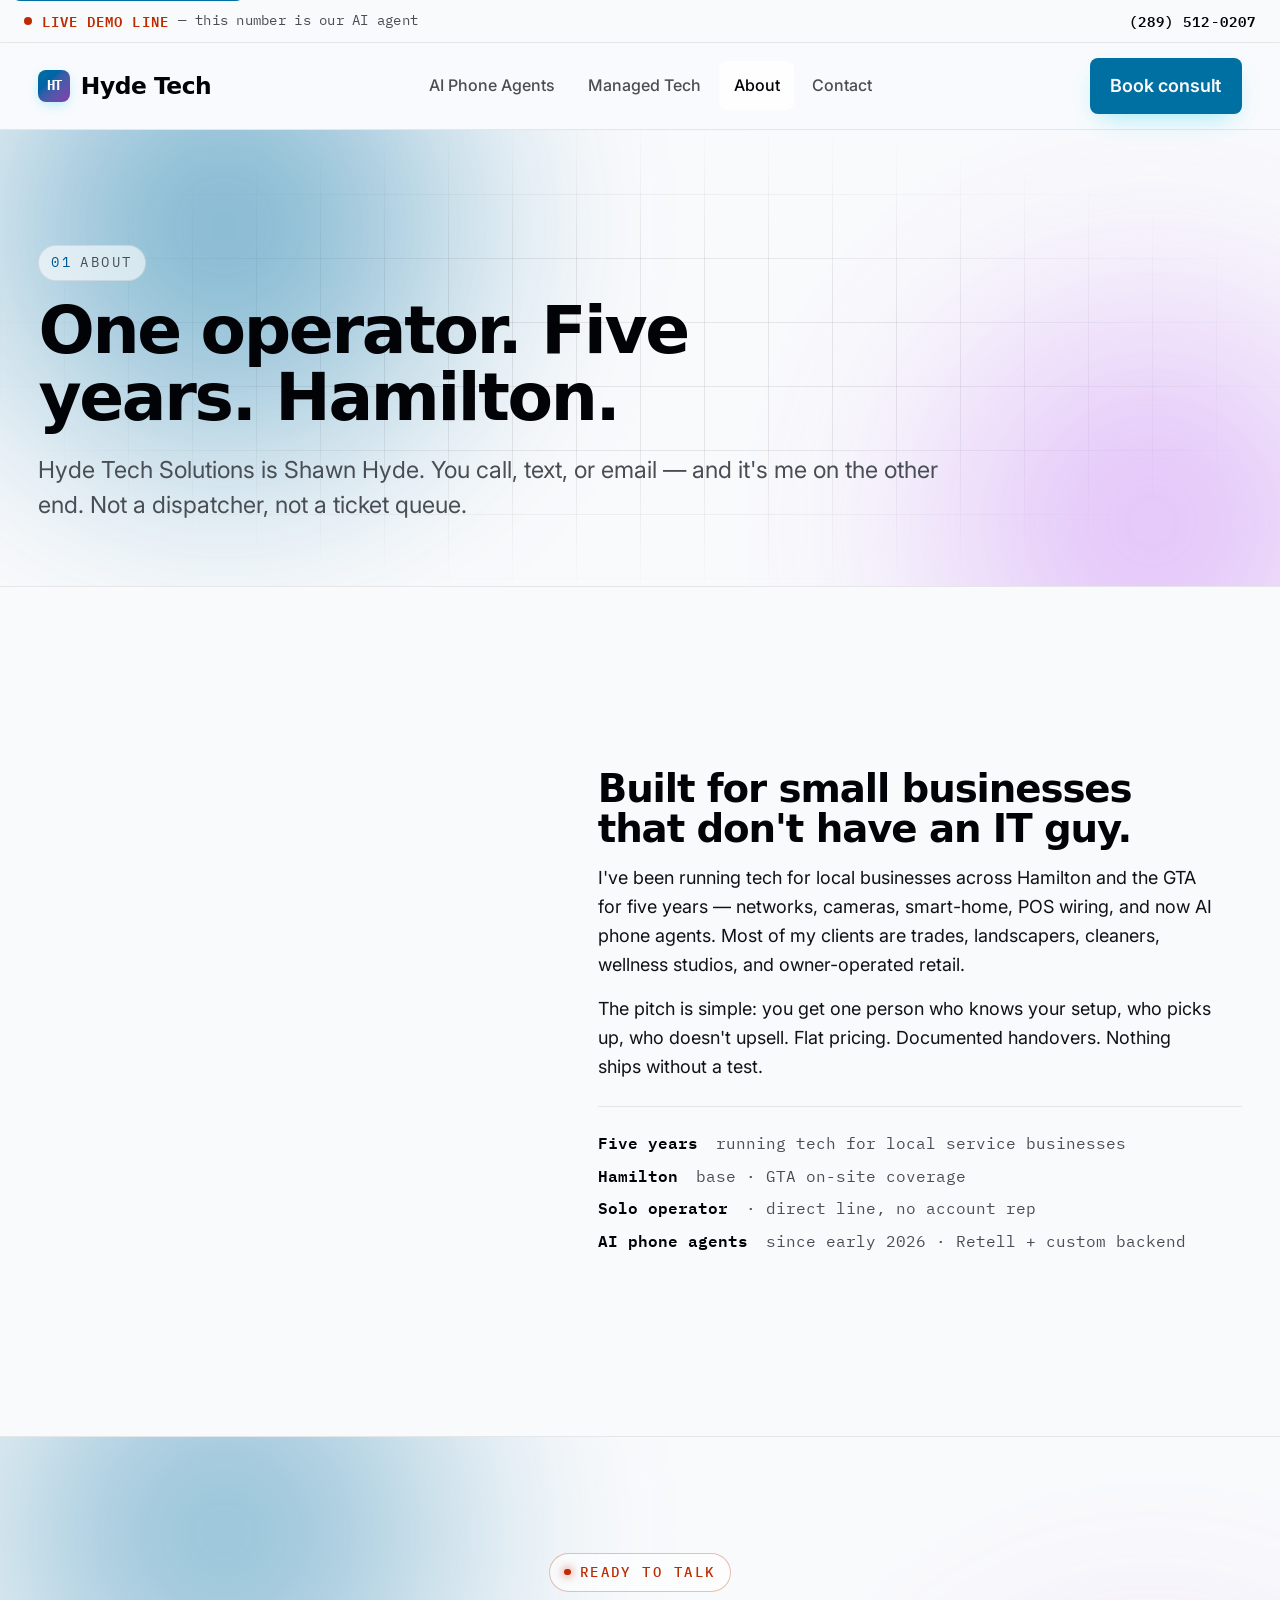
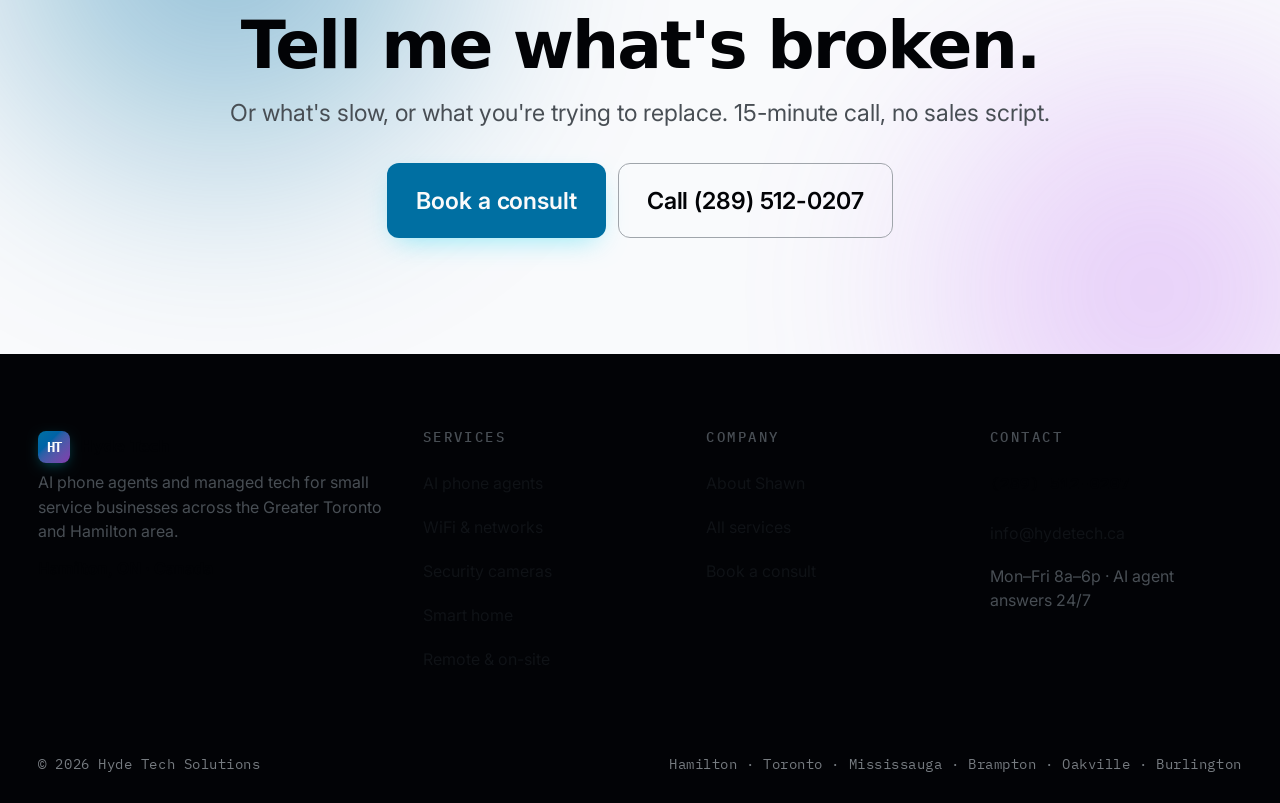
==== commit b5c03f4d: "v4 redesign: modern AI-product + managed-tech dual-persona (dark default, waveform hero, glass tiles" ====
--- a/about/index.html
+++ b/about/index.html
@@ -2,30 +2,74 @@
 <html lang="en">
 <head>
   <meta charset="utf-8">
-  <meta name="viewport" content="width=device-width, initial-scale=1">
+  <meta name="viewport" content="width=device-width,initial-scale=1,viewport-fit=cover">
+  <title>About Shawn Hyde — Hyde Tech Solutions</title>
+  <meta name="description" content="Shawn Hyde — owner-operator. Five years running tech for local businesses. Hamilton-based, serves the GTA.">
   <meta name="theme-color" content="#1a1d26">
-  <title>About — Hyde Tech Solutions</title>
-  <meta name="description" content="Hyde Tech Solutions is Shawn Hyde — five years running tech for small businesses across the Toronto–Hamilton corridor, now pairing that with AI phone agents built honestly.">
   <meta name="robots" content="noindex, nofollow">
 
   <link rel="preconnect" href="https://fonts.googleapis.com">
   <link rel="preconnect" href="https://fonts.gstatic.com" crossorigin>
   <link rel="preconnect" href="https://api.fontshare.com">
-  <link href="https://api.fontshare.com/v2/css?f[]=general-sans@500,600,700,800&display=swap" rel="stylesheet">
-  <link href="https://fonts.googleapis.com/css2?family=Inter:wght@400;500;600;700&family=IBM+Plex+Mono:wght@400;500;600;700&display=swap" rel="stylesheet">
-
+  <link rel="stylesheet" href="https://api.fontshare.com/v2/css?f[]=general-sans@500,600,700&display=swap">
+  <link rel="stylesheet" href="https://fonts.googleapis.com/css2?family=Inter:wght@400;500;600;700&family=IBM+Plex+Mono:wght@400;500;600;700&display=swap">
   <link rel="stylesheet" href="../css/tokens.css">
   <link rel="stylesheet" href="../css/site.css">
+
+  <style>
+    .about-grid {
+      display: grid;
+      grid-template-columns: 1fr 1.3fr;
+      gap: clamp(2rem, 5vw, 5rem);
+      align-items: center;
+    }
+    .portrait {
+      aspect-ratio: 4 / 5;
+      border-radius: var(--radius-l);
+      border: 1px solid var(--border);
+      background:
+        radial-gradient(ellipse at top, var(--brand-glow) 0%, transparent 60%),
+        repeating-linear-gradient(135deg, var(--hairline) 0 1px, transparent 1px 14px),
+        var(--surface);
+      position: relative;
+      overflow: hidden;
+    }
+    .portrait::after {
+      content: "Portrait — Shawn Hyde";
+      position: absolute;
+      inset: auto 0 0 0;
+      padding: 0.75rem 1rem;
+      font-family: var(--font-mono);
+      font-size: var(--step--2);
+      color: var(--text-muted);
+      background: color-mix(in oklch, var(--bg) 85%, transparent);
+      text-transform: uppercase;
+      letter-spacing: 0.12em;
+    }
+    .creds {
+      list-style: none; padding: 0;
+      display: grid; gap: 0.5rem;
+      font-family: var(--font-mono);
+      font-size: var(--step--1);
+      color: var(--text-muted);
+      margin-block-start: 1.5rem;
+      padding-block-start: 1.5rem;
+      border-top: 1px solid var(--hairline);
+    }
+    .creds strong { color: var(--text-hi); font-weight: 600; margin-inline-end: 0.5rem; }
+    @media (max-width: 820px) {
+      .about-grid { grid-template-columns: 1fr; }
+      .portrait { max-width: 22rem; }
+    }
+  </style>
 </head>
 <body>
-
   <a class="skip-link" href="#main">Skip to main content</a>
 
-  <div class="live-band" role="region" aria-label="AI demo line">
-    <div class="live-band__inner">
-      <span class="live-band__status"><span class="live-band__dot" aria-hidden="true"></span>LIVE Demo line</span>
-      <span>Call <a href="tel:+12895120207">(289) 512-0207</a> — our AI agent picks up. You're hearing the thing we build.</span>
-      <span class="vh">Serving the Greater Toronto and Hamilton area.</span>
+  <div class="live-belt" role="region" aria-label="AI demo line">
+    <div class="live-belt__inner">
+      <span class="live-belt__status"><span class="live-belt__dot" aria-hidden="true"></span><strong>Live demo line</strong><span class="muted" style="text-transform:none; letter-spacing:0.02em;">— this number is our AI agent</span></span>
+      <a href="tel:+12895120207">(289) 512-0207</a>
     </div>
   </div>
 
@@ -36,16 +80,12 @@
         <span>Hyde Tech</span>
       </a>
       <nav class="site-nav" id="site-nav" aria-label="Primary">
-        <a href="../services/">Services</a>
         <a href="../ai-phone-agents/">AI Phone Agents</a>
+        <a href="../services/">Managed Tech</a>
         <a href="../about/" aria-current="page">About</a>
         <a href="../contact/">Contact</a>
       </nav>
       <div class="header-cta">
-        <a class="header-phone" href="tel:+12895120207" aria-label="Call (289) 512-0207">
-          <svg width="18" height="18" viewBox="0 0 24 24" fill="none" stroke="currentColor" stroke-width="2.2" stroke-linecap="round" stroke-linejoin="round" aria-hidden="true"><path d="M22 16.92v3a2 2 0 0 1-2.18 2 19.8 19.8 0 0 1-8.63-3.07 19.5 19.5 0 0 1-6-6A19.8 19.8 0 0 1 2.12 4.18 2 2 0 0 1 4.11 2h3a2 2 0 0 1 2 1.72 12.8 12.8 0 0 0 .7 2.81 2 2 0 0 1-.45 2.11L8.09 9.91a16 16 0 0 0 6 6l1.27-1.27a2 2 0 0 1 2.11-.45 12.8 12.8 0 0 0 2.81.7A2 2 0 0 1 22 16.92z"/></svg>
-          <span class="label">(289) 512-0207</span>
-        </a>
         <a class="btn btn-primary" href="../contact/">Book consult</a>
         <button class="nav-toggle" type="button" aria-expanded="false" aria-controls="site-nav" aria-label="Toggle menu"><span></span><span></span><span></span></button>
       </div>
@@ -55,73 +95,46 @@
   <main id="main">
 
     <section class="page-head">
+      <div class="mesh" aria-hidden="true"></div>
+      <div class="grid-veil" aria-hidden="true"></div>
       <div class="container">
-        <p class="eyebrow"><span class="num">01</span>About</p>
-        <h1>One technician. Direct line. No ticket queue.</h1>
-        <p class="sub">Hyde Tech is a one-person operation by design. You deal with the person who'll show up.</p>
+        <span class="eyebrow"><span class="num">01</span>About</span>
+        <h1>One operator. Five years. Hamilton.</h1>
+        <p class="sub">Hyde Tech Solutions is Shawn Hyde. You call, text, or email — and it's me on the other end. Not a dispatcher, not a ticket queue.</p>
       </div>
     </section>
 
-    <section class="about">
+    <section>
       <div class="container">
         <div class="about-grid">
-          <div class="portrait reveal" role="img" aria-label="Placeholder for portrait of Shawn Hyde"></div>
-          <div class="reveal">
-            <p class="eyebrow mono" style="font-size:var(--step--1); text-transform:uppercase; letter-spacing:0.14em; color:var(--muted); font-weight:600; margin-block-end:0.75rem;"><span style="color:var(--brand);">02 </span>Shawn Hyde, owner</p>
-            <h2 style="font-size:var(--step-3); max-width:22ch; margin-block-end:1rem;">Five years of fixing what Geek Squad wouldn't touch.</h2>
-            <p>I spent five years helping small business owners in the GTA sort out the tech headaches that nobody else would own — the WiFi that died at 4pm on a Friday, the printer that only one specific laptop could see, the $200/month managed-IT contract that was supposed to prevent this and somehow didn't.</p>
-            <p>Last year I started building AI phone agents for a few of those same clients. The pitch was simple: you're losing jobs because nobody picks up after hours, and the answering services you've tried all sound generic. This thing doesn't.</p>
-            <p>Hyde Tech is where that work lives now. Tech support for small service businesses, with the AI phone agent as the flagship offering.</p>
-
+          <div class="portrait reveal" role="img" aria-label="Portrait of Shawn Hyde"></div>
+          <div>
+            <h2 style="font-size:var(--step-3); max-width:22ch; margin-block-end:1rem;">Built for small businesses that don't have an IT guy.</h2>
+            <p style="color:var(--text); font-size:var(--step-0); margin-block-end:1rem; max-width:56ch; line-height:1.6;">I've been running tech for local businesses across Hamilton and the GTA for five years — networks, cameras, smart-home, POS wiring, and now AI phone agents. Most of my clients are trades, landscapers, cleaners, wellness studios, and owner-operated retail.</p>
+            <p style="color:var(--text); font-size:var(--step-0); margin-block-end:1rem; max-width:56ch; line-height:1.6;">The pitch is simple: you get one person who knows your setup, who picks up, who doesn't upsell. Flat pricing. Documented handovers. Nothing ships without a test.</p>
             <ul class="creds">
-              <li><strong>Based</strong>Hamilton, ON</li>
-              <li><strong>Insured</strong>$2M commercial general liability</li>
-              <li><strong>Service area</strong>Toronto · Mississauga · Brampton · Oakville · Burlington · Hamilton</li>
-              <li><strong>Remote support</strong>Anywhere in Ontario</li>
-              <li><strong>References</strong>available on request</li>
+              <li><strong>Five years</strong> running tech for local service businesses</li>
+              <li><strong>Hamilton</strong> base · GTA on-site coverage</li>
+              <li><strong>Solo operator</strong> · direct line, no account rep</li>
+              <li><strong>AI phone agents</strong> since early 2026 · Retell + custom backend</li>
             </ul>
           </div>
         </div>
       </div>
     </section>
 
-    <section class="how">
-      <div class="container container--narrow">
-        <header class="section-head">
-          <p class="eyebrow"><span class="num">03</span>How I work</p>
-          <h2>Five things you should know before hiring me.</h2>
-        </header>
-
-        <div class="prose reveal">
-          <h3>1. I answer the phone. Until I can't.</h3>
-          <p>When I'm on another job, the AI agent picks up and books you in. Every client of mine who calls knows exactly which is which — the agent says "Hyde Tech, I'm Shawn's AI agent" up front. No pretending.</p>
-
-          <h3>2. Flat quotes on anything I can scope.</h3>
-          <p>Site survey, 4-camera install, WiFi mesh, AI agent build — all flat-rate, quoted in writing before any work starts. Hourly only on things I genuinely can't scope in advance, and I'll tell you that's why.</p>
-
-          <h3>3. No contracts longer than a month.</h3>
-          <p>Managed services run month-to-month. If I'm not earning my keep you can cancel in 30 days. I don't believe in holding clients hostage to annual agreements.</p>
-
-          <h3>4. I'll tell you if it's not a fit.</h3>
-          <p>I'm not the right fit for enterprise IT, SOC-2 compliance audits, or 24/7 human NOC coverage. If that's what you need, I'll say so and point you somewhere better.</p>
-
-          <h3>5. I use the stuff I sell.</h3>
-          <p>The AI phone agent on (289) 512-0207 is the same platform I'd set up for you. The cameras in my own office are Reolink. My network is UniFi. If I don't use it, I don't sell it.</p>
+    <section class="cta-final">
+      <div class="mesh" aria-hidden="true"></div>
+      <div class="container">
+        <div class="cta-wrap">
+          <span class="eyebrow">Ready to talk</span>
+          <h2>Tell me what's broken.</h2>
+          <p>Or what's slow, or what you're trying to replace. 15-minute call, no sales script.</p>
+          <div class="cta-row">
+            <a class="btn btn-primary btn-xl" href="../contact/">Book a consult</a>
+            <a class="btn btn-outline btn-xl" href="tel:+12895120207">Call (289) 512-0207</a>
+          </div>
         </div>
-      </div>
-    </section>
-
-    <section class="cta-block">
-      <div class="container">
-        <p class="eyebrow">Easiest way to start</p>
-        <h2>Call the agent. See if this feels right.</h2>
-        <p>If the demo line gets the vibe, book a 15-minute consult. If it doesn't, no hard feelings.</p>
-        <a class="cta-phone" href="tel:+12895120207">(289) 512-0207</a>
-        <div class="cta-sub">
-          <span>Or email info@hydetech.ca</span>
-          <span>Text the same number</span>
-        </div>
-        <a class="btn btn-outline btn-lg" href="../contact/">Book a consult</a>
       </div>
     </section>
 
@@ -131,17 +144,17 @@
     <div class="container">
       <nav class="footer-grid" aria-label="Footer">
         <div>
-          <p class="footer-brand"><span class="mark">HT</span>Hyde Tech</p>
-          <p>AI phone agents and everyday tech for small service businesses across the Greater Toronto and Hamilton area.</p>
-          <p style="margin-block-start:0.75rem;"><strong style="color:var(--ink-fg);">Hamilton, ON · Canada</strong></p>
+          <p class="footer-brand"><span class="logo-mark" aria-hidden="true">HT</span>Hyde Tech</p>
+          <p>AI phone agents and managed tech for small service businesses across the Greater Toronto and Hamilton area.</p>
+          <p style="margin-block-start:0.75rem;"><strong style="color:var(--text-hi);">Hamilton, ON · Canada</strong></p>
         </div>
         <div>
           <h4>Services</h4>
           <a href="../ai-phone-agents/">AI phone agents</a>
           <a href="../services/#wifi">WiFi &amp; networks</a>
           <a href="../services/#cameras">Security cameras</a>
-          <a href="../services/#smart">Smart home &amp; business</a>
-          <a href="../services/#support">Remote &amp; on-site support</a>
+          <a href="../services/#smart">Smart home</a>
+          <a href="../services/#support">Remote &amp; on-site</a>
         </div>
         <div>
           <h4>Company</h4>
@@ -151,9 +164,9 @@
         </div>
         <div>
           <h4>Contact</h4>
-          <p><a href="tel:+12895120207" class="mono" style="font-weight:600;">(289) 512-0207</a></p>
+          <p><a href="tel:+12895120207" class="mono" style="font-weight:600; color:var(--text-hi);">(289) 512-0207</a></p>
           <p><a href="mailto:info@hydetech.ca">info@hydetech.ca</a></p>
-          <p style="color:oklch(0.75 0.008 250); margin-block-start:0.5rem;">Mon–Fri 8a–6p · AI agent answers 24/7</p>
+          <p style="color:var(--text-muted); margin-block-start:0.5rem;">Mon–Fri 8a–6p · AI agent answers 24/7</p>
         </div>
       </nav>
       <div class="footer-bottom">
@@ -179,6 +192,5 @@
       });
     })();
   </script>
-
 </body>
 </html>
--- a/css/tokens.css
+++ b/css/tokens.css
@@ -1,137 +1,144 @@
 /* ============================================================
-   Hyde Tech Solutions — Design Tokens (v3)
-   Archetype: utilitarian-direct
-   Palette:  charcoal + deep indigo brand + safety-orange LIVE signal
-   Type:     General Sans (display) + Inter (body) + IBM Plex Mono (phone/data)
-   Rule:     Phone is the loudest thing. Weight carries H1. No gradients.
+   Hyde Tech Solutions — Design Tokens (v4)
+   Dual-persona: AI-product flagship + managed-tech operator.
+   Dark default. Cool brand. Glass surfaces. Orange LIVE signal preserved.
    ============================================================ */
 
 :root {
-  /* ----- Colors (OKLCH) -----
-     Bone base so the site reads "tool, not startup".
-     Deep indigo as the one saturated accent — signals technical without
-     drifting into SaaS-purple or generic trade-red. */
-  --bg:         oklch(0.975 0.004 250);   /* bone, cool cast */
-  --surface:    oklch(0.945 0.006 250);
-  --surface-2:  oklch(0.905 0.008 250);
-  --border:     oklch(0.86 0.008 250);
-  --muted:      oklch(0.45 0.012 250);
-  --text:       oklch(0.20 0.012 250);
-  --text-hi:    oklch(0.14 0.010 250);
-
-  /* Brand — deep indigo. Chroma held to 0.14 so it reads ink, not neon. */
-  --brand:       oklch(0.38 0.14 260);
-  --brand-hover: oklch(0.32 0.15 260);
-  --brand-fg:    oklch(0.985 0 0);
-  --brand-bg:    oklch(0.94 0.04 260);
-
-  /* Ink (dark band, footer, high-contrast tiles) — near-black charcoal */
-  --ink:         oklch(0.16 0.012 250);
-  --ink-fg:      oklch(0.965 0.004 250);
-
-  /* LIVE signal — safety orange. USED ONLY FOR:
-       1. "LIVE" demo-line badge + pulsing dot
-       2. Phone ring icon in emergency band
-       3. Active-route marker in nav
-     Never as a general CTA. CTAs use --brand.
-     --live:      use on --ink / dark surfaces only (reads ~7.8:1).
-     --live-ink:  use whenever orange text or an accent sits on --bg or --surface (light).
-                  oklch(0.52 0.20 45) ≈ 4.6:1 on bone — passes WCAG AA for text. */
-  --live:        oklch(0.72 0.19 55);
-  --live-ink:    oklch(0.52 0.20 45);
-  --live-fg:     oklch(0.18 0.01 55);
-  --live-bg:     oklch(0.96 0.04 60);
-
-  /* State */
-  --success:     oklch(0.58 0.13 155);
-  --warning:     oklch(0.74 0.15 70);
-  --danger:      oklch(0.55 0.22 28);
-
-  /* ----- Type scale (perfect-fourth, utilitarian ceiling on hero) ----- */
-  --step--2:    clamp(0.75rem, 0.72rem + 0.14vw, 0.844rem);
-  --step--1:    clamp(0.875rem, 0.84rem + 0.18vw, 1rem);
-  --step-0:     clamp(1rem, 0.96rem + 0.2vw, 1.125rem);
-  --step-1:     clamp(1.25rem, 1.2rem + 0.25vw, 1.424rem);
-  --step-2:     clamp(1.5rem, 1.43rem + 0.35vw, 1.75rem);
-  --step-3:     clamp(1.875rem, 1.76rem + 0.56vw, 2.266rem);
-  --step-4:     clamp(2.25rem, 2.08rem + 0.84vw, 2.844rem);
-  --step-5:     clamp(2.75rem, 2.5rem + 1.25vw, 3.625rem);
-  --step-hero:  clamp(2.5rem, 1.8rem + 5.5vw, 4.5rem);
-
-  /* Phone-as-typography — competes with H1 on purpose */
-  --step-phone: clamp(2.75rem, 2rem + 6vw, 5.25rem);
-
-  /* ----- Fonts ----- */
+  /* ---------- Surfaces (dark default) ---------- */
+  --bg:           oklch(0.12 0.015 260);       /* deep ink */
+  --bg-2:         oklch(0.15 0.015 260);
+  --surface:      oklch(0.18 0.014 260);       /* card base */
+  --surface-2:    oklch(0.22 0.013 260);
+  --glass:        oklch(0.18 0.014 260 / 0.55);
+  --glass-hi:     oklch(0.24 0.014 260 / 0.65);
+  --border:       oklch(0.30 0.015 260);
+  --border-hi:    oklch(0.42 0.020 260);
+  --hairline:     oklch(1 0 0 / 0.08);
+
+  /* ---------- Text ---------- */
+  --text:         oklch(0.96 0.005 250);
+  --text-hi:      oklch(1 0 0);
+  --text-muted:   oklch(0.70 0.008 250);
+  --text-faint:   oklch(0.55 0.010 250);
+
+  /* ---------- Brand — electric cyan-blue ----------
+     Reads modern-tech (Linear/Vercel register) without drifting into
+     consumer-SaaS purple or bay-street institutional navy. */
+  --brand:        oklch(0.78 0.16 210);
+  --brand-hi:     oklch(0.86 0.15 205);
+  --brand-fg:     oklch(0.14 0.010 260);       /* dark text on brand button */
+  --brand-glow:   oklch(0.78 0.16 210 / 0.45);
+
+  /* ---------- Accent-2 — violet for gradient mesh only ---------- */
+  --accent-2:     oklch(0.66 0.22 310);
+  --accent-2-dim: oklch(0.50 0.18 310);
+
+  /* ---------- LIVE signal — safety orange, preserved from v3 ---------- */
+  --live:         oklch(0.78 0.18 55);
+  --live-dim:     oklch(0.52 0.20 45);
+  --live-glow:    oklch(0.78 0.18 55 / 0.5);
+
+  /* ---------- State ---------- */
+  --success:      oklch(0.72 0.16 155);
+  --warning:      oklch(0.80 0.17 75);
+  --danger:       oklch(0.65 0.22 25);
+
+  /* ---------- Type scale — confident, oversized hero ---------- */
+  --step--2:      clamp(0.75rem, 0.71rem + 0.18vw, 0.85rem);
+  --step--1:      clamp(0.875rem, 0.83rem + 0.22vw, 1rem);
+  --step-0:       clamp(1rem, 0.95rem + 0.25vw, 1.125rem);
+  --step-1:       clamp(1.25rem, 1.18rem + 0.35vw, 1.5rem);
+  --step-2:       clamp(1.5rem, 1.4rem + 0.5vw, 1.875rem);
+  --step-3:       clamp(1.875rem, 1.7rem + 0.9vw, 2.5rem);
+  --step-4:       clamp(2.25rem, 2rem + 1.3vw, 3.25rem);
+  --step-5:       clamp(2.75rem, 2.3rem + 2.3vw, 4.5rem);
+  --step-hero:    clamp(3rem, 2rem + 7vw, 7rem);      /* confident, oversized */
+  --step-phone:   clamp(2.5rem, 1.6rem + 5.5vw, 5rem);
+
+  /* ---------- Fonts ----------
+     General Sans (display, confident) + Inter (body) + IBM Plex Mono (numerals/signal). */
   --font-display: "General Sans", "Söhne", "Inter Display", ui-sans-serif, system-ui, sans-serif;
   --font-body:    "Inter", ui-sans-serif, system-ui, -apple-system, sans-serif;
   --font-mono:    "IBM Plex Mono", "JetBrains Mono", ui-monospace, SFMono-Regular, Menlo, monospace;
 
-  /* ----- Spacing ----- */
-  --space-3xs: 0.25rem;
-  --space-2xs: 0.5rem;
-  --space-xs:  0.75rem;
-  --space-s:   1rem;
-  --space-m:   1.5rem;
-  --space-l:   2rem;
-  --space-xl:  3rem;
-  --space-2xl: 4rem;
-  --space-3xl: 6rem;
-  --section-y: clamp(3rem, 7vw, 7.5rem);
-
-  /* ----- Radii — squarer, tool-like ----- */
-  --radius-xs: 0.125rem;
-  --radius-s:  0.25rem;
-  --radius-m:  0.375rem;
-  --radius-l:  0.5rem;
-  --radius-xl: 0.75rem;
-  --radius-full: 9999px;
-
-  /* ----- Shadows — minimal ----- */
-  --shadow-sm: 0 1px 2px oklch(0 0 0 / 0.08);
-  --shadow-md: 0 3px 8px oklch(0 0 0 / 0.10);
-  --shadow-lg: 0 10px 24px oklch(0 0 0 / 0.14);
-
-  /* ----- Motion ----- */
-  --ease-out: cubic-bezier(0.16, 1, 0.3, 1);
-  --dur-fast: 120ms;
-  --dur-med:  200ms;
-
-  /* ----- Layout ----- */
-  --container: min(94%, 1240px);
-  --measure:   62ch;
-}
-
-/* ----- Dark variant (cool charcoal, not navy) ----- */
-@media (prefers-color-scheme: dark) {
-  :root {
-    --bg:         oklch(0.17 0.008 255);
-    --surface:    oklch(0.22 0.010 255);
-    --surface-2:  oklch(0.27 0.012 255);
-    --border:     oklch(0.32 0.012 255);
-    --muted:      oklch(0.70 0.008 250);
-    --text:       oklch(0.96 0.005 250);
-    --text-hi:    oklch(0.99 0 0);
-    --brand:      oklch(0.68 0.16 260);
-    --brand-hover: oklch(0.74 0.14 260);
-    --brand-fg:   oklch(0.12 0.012 250);
-    --brand-bg:   oklch(0.30 0.10 260);
-    --ink:        oklch(0.12 0.010 255);
-    --ink-fg:     oklch(0.96 0.005 250);
-    --live:       oklch(0.78 0.18 55);
-    --live-ink:   oklch(0.78 0.18 55);  /* on dark --bg, the bright token is already >= 7:1 */
-    --live-fg:    oklch(0.18 0.01 55);
-    --shadow-sm:  0 1px 2px oklch(0 0 0 / 0.40);
-    --shadow-md:  0 3px 8px oklch(0 0 0 / 0.50);
-    --shadow-lg:  0 10px 24px oklch(0 0 0 / 0.60);
+  /* ---------- Spacing ---------- */
+  --space-3xs:    0.25rem;
+  --space-2xs:    0.5rem;
+  --space-xs:     0.75rem;
+  --space-s:      1rem;
+  --space-m:      1.5rem;
+  --space-l:      2rem;
+  --space-xl:     3rem;
+  --space-2xl:    4.5rem;
+  --space-3xl:    7rem;
+  --section-y:    clamp(4rem, 9vw, 9rem);
+
+  /* ---------- Radii — modern product, slightly rounder than v3 utilitarian ---------- */
+  --radius-xs:    0.25rem;
+  --radius-s:     0.5rem;
+  --radius-m:     0.75rem;
+  --radius-l:     1rem;
+  --radius-xl:    1.5rem;
+  --radius-2xl:   2rem;
+  --radius-full:  9999px;
+
+  /* ---------- Shadows — deeper, with colored glow ---------- */
+  --shadow-sm:    0 1px 2px oklch(0 0 0 / 0.40);
+  --shadow-md:    0 8px 24px oklch(0 0 0 / 0.40);
+  --shadow-lg:    0 30px 60px oklch(0 0 0 / 0.50);
+  --shadow-glow:  0 0 0 1px var(--hairline), 0 20px 50px -10px var(--brand-glow);
+  --shadow-live:  0 0 0 1px var(--hairline), 0 20px 50px -10px var(--live-glow);
+
+  /* ---------- Motion ---------- */
+  --ease-out:     cubic-bezier(0.16, 1, 0.3, 1);
+  --ease-in-out:  cubic-bezier(0.65, 0, 0.35, 1);
+  --dur-fast:     160ms;
+  --dur-med:      280ms;
+  --dur-slow:     600ms;
+
+  /* ---------- Layout ---------- */
+  --container:    min(94%, 1320px);
+  --container-sm: min(92%, 960px);
+  --measure:      62ch;
+}
+
+/* ============================================================
+   Optional light theme for users who explicitly prefer it.
+   Not the default — this site reads modern-product dark-first.
+   ============================================================ */
+@media (prefers-color-scheme: light) {
+  :root:not([data-theme="dark"]) {
+    --bg:         oklch(0.985 0.003 250);
+    --bg-2:       oklch(0.965 0.004 250);
+    --surface:    oklch(0.955 0.005 250);
+    --surface-2:  oklch(0.925 0.007 250);
+    --glass:      oklch(1 0 0 / 0.60);
+    --glass-hi:   oklch(1 0 0 / 0.75);
+    --border:     oklch(0.88 0.008 250);
+    --border-hi:  oklch(0.72 0.010 250);
+    --hairline:   oklch(0 0 0 / 0.08);
+    --text:       oklch(0.18 0.010 260);
+    --text-hi:    oklch(0.10 0.010 260);
+    --text-muted: oklch(0.42 0.012 250);
+    --text-faint: oklch(0.58 0.010 250);
+    --brand:      oklch(0.48 0.18 220);
+    --brand-hi:   oklch(0.40 0.20 220);
+    --brand-fg:   oklch(0.985 0 0);
+    --live:       oklch(0.52 0.20 45);
+    --live-dim:   oklch(0.52 0.20 45);
   }
 }
 
 /* ============================================================
-   Base reset + utilitarian typography defaults
+   Base reset + modern product defaults
    ============================================================ */
 *, *::before, *::after { box-sizing: border-box; }
 * { margin: 0; }
-html { scroll-behavior: smooth; }
+html {
+  scroll-behavior: smooth;
+  color-scheme: dark;
+}
 body {
   min-height: 100dvh;
   font-family: var(--font-body);
@@ -141,39 +148,26 @@
   background: var(--bg);
   -webkit-font-smoothing: antialiased;
   text-rendering: optimizeLegibility;
+  overflow-x: clip;
 }
 img, picture, svg, video { display: block; max-width: 100%; height: auto; }
-input, button, textarea, select { font: inherit; }
+input, button, textarea, select { font: inherit; color: inherit; }
 
 h1, h2, h3, h4 {
   font-family: var(--font-display);
-  font-weight: 700;
+  font-weight: 600;
   line-height: 1.02;
   letter-spacing: -0.025em;
   text-wrap: balance;
   color: var(--text-hi);
 }
-h1 { font-size: var(--step-hero); font-weight: 800; letter-spacing: -0.03em; }
-h2 { font-size: var(--step-5); }
-h3 { font-size: var(--step-3); letter-spacing: -0.015em; }
-h4 { font-size: var(--step-2); letter-spacing: -0.010em; }
+h1 { font-size: var(--step-hero); font-weight: 700; letter-spacing: -0.035em; }
+h2 { font-size: var(--step-5); letter-spacing: -0.028em; }
+h3 { font-size: var(--step-3); letter-spacing: -0.018em; }
+h4 { font-size: var(--step-2); letter-spacing: -0.012em; }
 p, li { max-width: var(--measure); text-wrap: pretty; }
 
-/* Phone-as-typography — tabular, mono, heavy */
-.phone-display {
-  font-family: var(--font-mono);
-  font-size: var(--step-phone);
-  font-weight: 700;
-  font-variant-numeric: tabular-nums;
-  letter-spacing: -0.02em;
-  line-height: 1;
-  color: inherit;
-  text-decoration: none;
-}
-.phone-display:hover { text-decoration: underline; text-decoration-thickness: 2px; text-underline-offset: 0.12em; }
-
-a { color: inherit; text-decoration: underline; text-underline-offset: 0.15em; text-decoration-thickness: 1px; }
-a:hover { text-decoration-thickness: 2px; }
+a { color: inherit; text-decoration: none; }
 
 @media (prefers-reduced-motion: reduce) {
   *, *::before, *::after {
@@ -185,30 +179,40 @@
 }
 
 :focus-visible {
-  outline: 3px solid var(--brand);
-  outline-offset: 2px;
+  outline: 2px solid var(--brand);
+  outline-offset: 3px;
   border-radius: var(--radius-xs);
 }
 
-/* Skip link — hidden until focused by keyboard. First interactive element on every page. */
+/* Skip link */
 .skip-link {
   position: absolute;
   inset-inline-start: 0.75rem;
   inset-block-start: -3rem;
   z-index: 100;
-  background: var(--ink);
-  color: var(--ink-fg);
+  background: var(--brand);
+  color: var(--brand-fg);
   padding: 0.75rem 1rem;
   font-family: var(--font-mono);
   font-weight: 600;
   font-size: var(--step--1);
-  text-decoration: none;
   border-radius: var(--radius-s);
   transition: top 120ms var(--ease-out);
 }
 .skip-link:focus,
 .skip-link:focus-visible {
   inset-block-start: 0.75rem;
-  outline: 3px solid var(--brand);
+  outline: 3px solid var(--brand-hi);
   outline-offset: 2px;
 }
+
+/* Visually hidden */
+.vh {
+  position: absolute;
+  width: 1px; height: 1px;
+  padding: 0; margin: -1px;
+  overflow: hidden;
+  clip: rect(0, 0, 0, 0);
+  white-space: nowrap;
+  border: 0;
+}
--- a/css/site.css
+++ b/css/site.css
@@ -1,180 +1,220 @@
 /* ============================================================
-   Hyde Tech Solutions — site styles (v3)
-   Archetype: utilitarian-direct
-   ============================================================ */
-
-/* ----- Container ----- */
-.container {
-  width: var(--container);
-  margin-inline: auto;
-}
-.container--narrow { max-width: 72ch; }
-
-/* ============================================================
-   LIVE band — dark ink strip with safety-orange LIVE dot.
-   This is NOT an emergency band (Hyde Tech is not 911 plumbing).
-   It advertises the fact that 289-512-0207 is an AI demo you can call.
-   ============================================================ */
-.live-band {
-  background: var(--ink);
-  color: var(--ink-fg);
-  font-size: var(--step--1);
-  font-weight: 500;
-  letter-spacing: 0.01em;
+   Hyde Tech Solutions — site styles (v4)
+   Modern AI-product aesthetic · dual-persona · dark default
+   ============================================================ */
+
+.container    { width: var(--container); margin-inline: auto; }
+.container-sm { width: var(--container-sm); margin-inline: auto; }
+
+/* ============================================================
+   Ambient gradient mesh — the signature backdrop.
+   Subtle blues + violet + orange, blurred to 80px, 60% opacity.
+   Used behind hero + CTA sections. Pure CSS, no images.
+   ============================================================ */
+.mesh {
+  position: absolute;
+  inset: 0;
+  z-index: -1;
+  overflow: hidden;
+  pointer-events: none;
+}
+.mesh::before,
+.mesh::after {
+  content: "";
+  position: absolute;
+  border-radius: 50%;
+  filter: blur(80px);
+  opacity: 0.6;
+  will-change: transform;
+}
+.mesh::before {
+  width: 55vw; height: 55vw;
+  inset-block-start: -20vw;
+  inset-inline-start: -10vw;
+  background: radial-gradient(circle, var(--brand) 0%, transparent 70%);
+  animation: mesh-drift-a 22s var(--ease-in-out) infinite alternate;
+}
+.mesh::after {
+  width: 50vw; height: 50vw;
+  inset-block-end: -20vw;
+  inset-inline-end: -15vw;
+  background: radial-gradient(circle, var(--accent-2) 0%, transparent 70%);
+  opacity: 0.45;
+  animation: mesh-drift-b 28s var(--ease-in-out) infinite alternate;
+}
+@keyframes mesh-drift-a {
+  0%   { transform: translate3d(0, 0, 0) scale(1); }
+  100% { transform: translate3d(5vw, 3vw, 0) scale(1.15); }
+}
+@keyframes mesh-drift-b {
+  0%   { transform: translate3d(0, 0, 0) scale(1.05); }
+  100% { transform: translate3d(-4vw, -5vw, 0) scale(0.9); }
+}
+@media (prefers-reduced-motion: reduce) {
+  .mesh::before, .mesh::after { animation: none; }
+}
+
+/* Subtle grid overlay on hero — "technical precision" signal, very faint */
+.grid-veil {
+  position: absolute;
+  inset: 0;
+  z-index: -1;
+  background-image:
+    linear-gradient(var(--hairline) 1px, transparent 1px),
+    linear-gradient(90deg, var(--hairline) 1px, transparent 1px);
+  background-size: 64px 64px;
+  mask-image: radial-gradient(ellipse at center, black 30%, transparent 75%);
+  pointer-events: none;
+}
+
+/* ============================================================
+   LIVE belt — sticky top strip. Cleaner than v3 band.
+   ============================================================ */
+.live-belt {
   position: sticky;
   top: 0;
   z-index: 60;
-  border-bottom: 1px solid oklch(0 0 0 / 0.3);
-}
-.live-band__inner {
+  background: color-mix(in oklch, var(--bg) 92%, transparent);
+  backdrop-filter: saturate(140%) blur(14px);
+  border-bottom: 1px solid var(--hairline);
+  font-family: var(--font-mono);
+  font-size: var(--step--2);
+  letter-spacing: 0.08em;
+}
+.live-belt__inner {
   display: flex;
   align-items: center;
   justify-content: space-between;
   gap: var(--space-m);
-  padding-block: 0.6rem;
+  padding-block: 0.65rem;
   padding-inline: var(--space-m);
-  max-width: 1240px;
+  max-width: 1320px;
   margin-inline: auto;
-}
-.live-band a { color: inherit; text-decoration: none; font-variant-numeric: tabular-nums; font-family: var(--font-mono); font-weight: 600; }
-.live-band a:hover { text-decoration: underline; text-underline-offset: 0.2em; }
-.live-band__status {
-  display: inline-flex; align-items: center; gap: 0.5rem;
-  font-family: var(--font-mono);
-  text-transform: uppercase;
-  letter-spacing: 0.12em;
-  font-size: var(--step--2);
-}
-.live-band__dot {
+  text-transform: uppercase;
+}
+.live-belt__dot {
   display: inline-block;
   width: 0.5rem; height: 0.5rem;
   border-radius: 50%;
   background: var(--live);
-  box-shadow: 0 0 0 0 oklch(0.72 0.19 55 / 0.6);
-  animation: live-pulse 2.2s ease-in-out infinite;
+  box-shadow: 0 0 0 0 var(--live-glow);
+  animation: live-pulse 2.2s var(--ease-in-out) infinite;
 }
 @keyframes live-pulse {
-  0%, 100% { opacity: 1; box-shadow: 0 0 0 0 oklch(0.72 0.19 55 / 0.55); }
-  50%      { opacity: 0.6; box-shadow: 0 0 0 6px oklch(0.72 0.19 55 / 0); }
+  0%, 100% { box-shadow: 0 0 0 0 var(--live-glow); }
+  50%      { box-shadow: 0 0 0 7px oklch(0.78 0.18 55 / 0); }
+}
+.live-belt__status {
+  display: inline-flex; align-items: center; gap: 0.6rem;
+  color: var(--text);
+}
+.live-belt__status strong { color: var(--live); font-weight: 600; }
+.live-belt a { color: var(--text-hi); font-variant-numeric: tabular-nums; font-weight: 600; }
+.live-belt a:hover { color: var(--brand-hi); }
+@media (max-width: 720px) {
+  .live-belt__inner { flex-direction: column; gap: 0.25rem; padding-block: 0.5rem; text-align: center; }
 }
 @media (prefers-reduced-motion: reduce) {
-  .live-band__dot { animation: none; box-shadow: none; }
-}
-@media (max-width: 640px) {
-  .live-band { position: static; }
-  .live-band__inner { flex-direction: column; gap: 0.25rem; text-align: center; }
-}
-
-/* ============================================================
-   Site header — dense, functional. No shrink-on-scroll.
+  .live-belt__dot { animation: none; box-shadow: 0 0 0 1px var(--live-glow); }
+}
+
+/* ============================================================
+   Site header — sticky, glass, minimal.
    ============================================================ */
 .site-header {
   position: sticky;
-  top: 0;
+  top: 2.25rem;
   z-index: 50;
-  background: color-mix(in oklch, var(--bg) 94%, transparent);
-  backdrop-filter: saturate(120%) blur(8px);
-  border-bottom: 1px solid var(--border);
-}
-@supports not (backdrop-filter: blur(1px)) {
-  .site-header { background: var(--bg); }
-}
-.live-band + .site-header { top: 2.5rem; }
-@media (max-width: 640px) {
-  .live-band + .site-header { top: 0; }
-}
-
+  background: color-mix(in oklch, var(--bg) 70%, transparent);
+  backdrop-filter: saturate(140%) blur(20px);
+  border-bottom: 1px solid var(--hairline);
+}
+@media (max-width: 720px) {
+  .site-header { top: 0; }
+}
 .header-inner {
   display: grid;
   grid-template-columns: auto 1fr auto;
   align-items: center;
   gap: var(--space-m);
-  padding-block: 0.85rem;
+  padding-block: 0.95rem;
 }
 .logo {
   display: inline-flex;
   align-items: center;
   gap: 0.65rem;
-  text-decoration: none;
   color: var(--text-hi);
   font-family: var(--font-display);
+  font-weight: 600;
+  font-size: var(--step-1);
+  letter-spacing: -0.02em;
+}
+.logo-mark {
+  position: relative;
+  width: 2rem; height: 2rem;
+  display: grid;
+  place-items: center;
+  font-family: var(--font-mono);
   font-weight: 700;
-  font-size: var(--step-1);
-  letter-spacing: -0.015em;
-}
-.logo-mark {
-  width: 2rem; height: 2rem;
-  background: var(--ink);
-  color: var(--live);
-  display: grid;
-  place-items: center;
-  font-family: var(--font-mono);
-  font-weight: 700;
-  font-size: 0.95rem;
+  font-size: 0.85rem;
   border-radius: var(--radius-s);
-  letter-spacing: -0.05em;
-}
-.logo-mark::after {
-  content: "";
-  width: 0.3rem; height: 0.3rem;
-  border-radius: 50%;
-  background: var(--live);
-  position: absolute;
-  margin-block-start: 1.1rem;
-  margin-inline-start: 1rem;
-}
-.logo-mark { position: relative; }
+  background: linear-gradient(135deg, var(--brand) 0%, var(--accent-2-dim) 100%);
+  color: var(--brand-fg);
+  letter-spacing: -0.03em;
+  box-shadow: 0 4px 14px -4px var(--brand-glow);
+}
 
 .site-nav {
   display: flex;
   justify-content: center;
-  gap: 1.75rem;
+  gap: 0.25rem;
   font-size: var(--step--1);
   font-weight: 500;
 }
 .site-nav a {
-  text-decoration: none;
-  color: var(--text);
-  padding: 0.75rem 0.5rem;
+  color: var(--text-muted);
+  padding: 0.75rem 0.9rem;
   min-height: 44px;
   display: inline-flex;
   align-items: center;
-  border-bottom: 2px solid transparent;
+  border-radius: var(--radius-s);
+  transition: color var(--dur-fast) var(--ease-out), background var(--dur-fast) var(--ease-out);
+}
+.site-nav a:hover { color: var(--text-hi); background: var(--glass); }
+.site-nav a[aria-current="page"] { color: var(--text-hi); background: var(--glass-hi); }
+
+.header-cta {
+  display: flex; align-items: center; gap: 0.6rem;
+}
+.header-phone {
+  display: none;
+  align-items: center;
+  gap: 0.5rem;
+  font-family: var(--font-mono);
+  font-weight: 600;
+  font-size: var(--step--1);
+  color: var(--text);
+  padding: 0.6rem 0.85rem;
+  border: 1px solid var(--border);
+  border-radius: var(--radius-s);
   transition: border-color var(--dur-fast) var(--ease-out), color var(--dur-fast) var(--ease-out);
 }
-.site-nav a:hover { color: var(--text-hi); border-bottom-color: var(--brand); }
-.site-nav a[aria-current="page"] { color: var(--text-hi); border-bottom-color: var(--live-ink); }
-
-.header-cta {
-  display: flex; align-items: center; gap: 0.75rem;
-  font-variant-numeric: tabular-nums;
-}
-.header-phone {
-  display: inline-flex; align-items: center; gap: 0.5rem;
-  text-decoration: none;
-  font-family: var(--font-mono);
-  font-weight: 700;
-  font-size: var(--step-0);
-  color: var(--text-hi);
-  letter-spacing: -0.01em;
-}
-.header-phone svg { color: var(--live-ink); }
+.header-phone:hover { border-color: var(--brand); color: var(--text-hi); }
+.header-phone svg { color: var(--live); }
+@media (min-width: 960px) {
+  .header-phone { display: inline-flex; }
+}
 
 .nav-toggle {
   display: none;
   background: transparent;
   border: 1px solid var(--border);
   border-radius: var(--radius-s);
-  padding: 0.5rem 0.65rem;
+  padding: 0.6rem 0.75rem;
   cursor: pointer;
-}
-.nav-toggle span {
-  display: block;
-  width: 20px; height: 2px;
-  background: var(--text-hi);
-  margin: 4px 0;
-}
-
+  color: var(--text);
+}
+.nav-toggle span { display: block; width: 20px; height: 2px; background: currentColor; margin: 4px 0; }
 @media (max-width: 900px) {
   .site-nav { display: none; }
   .site-nav.is-open {
@@ -182,222 +222,480 @@
     position: absolute;
     inset: 100% 0 auto 0;
     flex-direction: column;
-    background: var(--bg);
+    background: var(--bg-2);
     border-bottom: 1px solid var(--border);
     padding: var(--space-m);
-    gap: 1rem;
+    gap: 0.25rem;
   }
   .nav-toggle { display: inline-block; }
-  .header-cta .btn { display: none; }
-}
-@media (max-width: 520px) {
-  .header-phone span.label { display: none; }
-  .header-phone { padding: 0.5rem; }
-}
-
-/* ============================================================
-   Buttons — utilitarian
+}
+
+/* ============================================================
+   Buttons — modern product
    ============================================================ */
 .btn {
   display: inline-flex;
   align-items: center;
   justify-content: center;
-  gap: 0.5rem;
-  padding: 0.85rem 1.4rem;
-  border-radius: var(--radius-m);
+  gap: 0.55rem;
+  padding: 0.8rem 1.2rem;
+  min-height: 44px;
+  border-radius: var(--radius-s);
   font-family: var(--font-body);
   font-weight: 600;
+  font-size: var(--step-0);
+  letter-spacing: -0.005em;
   text-decoration: none;
-  border: 2px solid transparent;
+  border: 1px solid transparent;
   cursor: pointer;
   transition: transform var(--dur-fast) var(--ease-out),
-              background-color var(--dur-fast) var(--ease-out),
-              border-color var(--dur-fast) var(--ease-out);
-}
-.btn-primary { background: var(--brand); color: var(--brand-fg); border-color: var(--brand); }
-.btn-primary:hover { background: var(--brand-hover); border-color: var(--brand-hover); transform: translateY(-1px); }
-
+              background var(--dur-fast) var(--ease-out),
+              border-color var(--dur-fast) var(--ease-out),
+              box-shadow var(--dur-fast) var(--ease-out);
+}
+.btn-primary {
+  background: var(--brand);
+  color: var(--brand-fg);
+  box-shadow: 0 10px 28px -10px var(--brand-glow);
+}
+.btn-primary:hover { background: var(--brand-hi); transform: translateY(-1px); box-shadow: 0 14px 34px -10px var(--brand-glow); }
 .btn-outline {
   background: transparent;
   color: var(--text-hi);
-  border-color: var(--text-hi);
-}
-.btn-outline:hover { background: var(--text-hi); color: var(--bg); }
-
-.btn-dark { background: var(--ink); color: var(--ink-fg); border-color: var(--ink); }
-.btn-dark:hover { background: oklch(0.22 0.012 255); border-color: oklch(0.22 0.012 255); transform: translateY(-1px); }
-
-.btn-lg { padding: 1rem 1.75rem; font-size: var(--step-0); }
-.btn-xl { padding: 1.2rem 2rem; font-size: var(--step-1); font-weight: 700; }
-
-/* ============================================================
-   Hero — phone-dominant variant
+  border-color: var(--border-hi);
+}
+.btn-outline:hover { border-color: var(--text-hi); background: var(--glass); }
+.btn-ghost {
+  background: transparent;
+  color: var(--text);
+  border-color: var(--hairline);
+}
+.btn-ghost:hover { border-color: var(--border-hi); color: var(--text-hi); }
+.btn-lg  { padding: 1rem 1.5rem; font-size: var(--step-1); }
+.btn-xl  { padding: 1.15rem 1.75rem; font-size: var(--step-1); border-radius: var(--radius-m); }
+
+/* Phone as typography */
+.phone-display {
+  font-family: var(--font-mono);
+  font-weight: 600;
+  font-variant-numeric: tabular-nums;
+  letter-spacing: -0.025em;
+  line-height: 1;
+  color: inherit;
+}
+
+/* ============================================================
+   HERO — the dual-path tile split.
+   Top: eyebrow + oversized H1. Below: two tiles (AI / IT).
    ============================================================ */
 .hero {
-  padding-block: clamp(2.5rem, 6vw, 5.5rem) clamp(2.5rem, 5vw, 4.5rem);
-  background: linear-gradient(180deg, var(--bg), var(--surface));
   position: relative;
+  padding-block: clamp(5rem, 11vw, 10rem) clamp(3rem, 7vw, 7rem);
+  overflow: clip;
+  isolation: isolate;
+}
+.hero .eyebrow {
+  display: inline-flex;
+  align-items: center;
+  gap: 0.65rem;
+  font-family: var(--font-mono);
+  font-size: var(--step--2);
+  text-transform: uppercase;
+  letter-spacing: 0.18em;
+  color: var(--text-muted);
+  margin-block-end: 1.5rem;
+  padding: 0.4rem 0.75rem;
+  border: 1px solid var(--hairline);
+  border-radius: var(--radius-full);
+  background: var(--glass);
+  backdrop-filter: blur(10px);
+}
+.hero .eyebrow::before {
+  content: "";
+  width: 0.4rem; height: 0.4rem;
+  border-radius: 50%;
+  background: var(--brand);
+  box-shadow: 0 0 10px var(--brand);
+}
+.hero h1 {
+  max-width: 18ch;
+  margin-block-end: 1.5rem;
+}
+.hero h1 .grad {
+  background: linear-gradient(100deg, var(--brand-hi) 0%, var(--accent-2) 60%, var(--live) 120%);
+  -webkit-background-clip: text;
+  background-clip: text;
+  color: transparent;
+  font-style: italic;
+  font-weight: 500;
+  letter-spacing: -0.04em;
+}
+.hero .sub {
+  max-width: 56ch;
+  font-size: var(--step-1);
+  color: var(--text-muted);
+  line-height: 1.45;
+  margin-block-end: clamp(2rem, 4vw, 3rem);
+}
+
+.hero-split {
+  display: grid;
+  grid-template-columns: 1fr 1fr;
+  gap: var(--space-m);
+  margin-block-start: clamp(2rem, 4vw, 3rem);
+}
+@media (max-width: 900px) {
+  .hero-split { grid-template-columns: 1fr; }
+}
+
+/* Shared tile base — glass card, tall, hover-lift */
+.tile {
+  position: relative;
+  display: block;
+  border-radius: var(--radius-xl);
+  padding: clamp(1.5rem, 3vw, 2.5rem);
+  border: 1px solid var(--border);
+  background:
+    linear-gradient(180deg, var(--glass-hi) 0%, var(--glass) 100%);
+  backdrop-filter: blur(16px);
   overflow: hidden;
-}
-.hero .eyebrow {
-  font-size: var(--step--1);
+  isolation: isolate;
+  transition: transform var(--dur-med) var(--ease-out),
+              border-color var(--dur-fast) var(--ease-out),
+              box-shadow var(--dur-med) var(--ease-out);
+  color: var(--text);
+  text-decoration: none;
+  min-height: clamp(22rem, 34vw, 30rem);
+  display: grid;
+  grid-template-rows: auto 1fr auto;
+  gap: var(--space-m);
+}
+.tile:hover {
+  transform: translateY(-4px);
+  border-color: var(--border-hi);
+}
+.tile .tile-head {
+  display: flex;
+  align-items: center;
+  justify-content: space-between;
+  gap: var(--space-s);
+}
+.tile .tag {
+  font-family: var(--font-mono);
+  font-size: var(--step--2);
   text-transform: uppercase;
   letter-spacing: 0.14em;
-  color: var(--muted);
-  margin-block-end: 1.25rem;
+  color: var(--text-muted);
+  display: inline-flex;
+  align-items: center;
+  gap: 0.5rem;
+}
+.tile .tile-title {
+  font-family: var(--font-display);
+  font-size: var(--step-3);
   font-weight: 600;
-  font-family: var(--font-mono);
-}
-.hero .eyebrow .num { color: var(--brand); margin-inline-end: 0.5rem; }
-.hero h1 {
-  font-size: var(--step-hero);
-  font-weight: 800;
-  line-height: 1;
-  letter-spacing: -0.03em;
-  max-width: 22ch;
-}
-.hero h1 .accent { color: var(--brand); }
-.hero .sub {
+  letter-spacing: -0.02em;
+  color: var(--text-hi);
+  line-height: 1.05;
+  max-width: 18ch;
+}
+.tile .tile-body {
+  color: var(--text-muted);
+  font-size: var(--step-0);
+  max-width: 48ch;
+  line-height: 1.55;
+}
+.tile .tile-foot {
+  display: flex;
+  align-items: center;
+  justify-content: space-between;
+  gap: var(--space-s);
+  flex-wrap: wrap;
+}
+.tile .tile-cta {
+  display: inline-flex;
+  align-items: center;
+  gap: 0.5rem;
+  font-weight: 600;
+  color: var(--text-hi);
+  font-size: var(--step-0);
+}
+.tile .tile-cta::after {
+  content: "→";
+  transition: transform var(--dur-fast) var(--ease-out);
+  font-family: var(--font-mono);
+}
+.tile:hover .tile-cta::after { transform: translateX(4px); }
+
+/* AI tile — the hero moment. Hot with LIVE signal + waveform. */
+.tile--ai {
+  border-color: color-mix(in oklch, var(--live) 30%, var(--border));
+  box-shadow: 0 30px 80px -40px var(--live-glow);
+}
+.tile--ai::before {
+  content: "";
+  position: absolute;
+  inset: -1px;
+  border-radius: inherit;
+  padding: 1px;
+  background: linear-gradient(135deg, var(--live) 0%, transparent 40%, var(--brand) 100%);
+  -webkit-mask: linear-gradient(#000 0 0) content-box, linear-gradient(#000 0 0);
+  -webkit-mask-composite: xor; mask-composite: exclude;
+  opacity: 0.4;
+  pointer-events: none;
+}
+.tile--ai .tag strong { color: var(--live); font-weight: 600; letter-spacing: 0.08em; }
+.tile--ai .tag .dot {
+  width: 0.45rem; height: 0.45rem;
+  border-radius: 50%;
+  background: var(--live);
+  box-shadow: 0 0 12px var(--live);
+  animation: live-pulse 2.2s var(--ease-in-out) infinite;
+}
+.tile--ai .phone-display {
+  font-size: clamp(2rem, 3.5vw, 2.75rem);
+  color: var(--text-hi);
+  display: block;
+  margin-block: 0.5rem 0;
+}
+.tile--ai .small {
+  font-family: var(--font-mono);
+  font-size: var(--step--2);
+  color: var(--text-muted);
+  text-transform: uppercase;
+  letter-spacing: 0.12em;
+  margin-block-end: 0.25rem;
+}
+
+/* Waveform — 32 bars animated with staggered delays.
+   Zero JS. CSS @property for animatable custom props. */
+.waveform {
+  display: grid;
+  grid-template-columns: repeat(32, 1fr);
+  gap: 3px;
+  align-items: end;
+  height: 64px;
+  margin-block-start: 0.75rem;
+}
+.waveform span {
+  display: block;
+  width: 100%;
+  background: linear-gradient(180deg, var(--live) 0%, var(--brand) 100%);
+  border-radius: 2px;
+  height: 20%;
+  animation: wf 1.4s var(--ease-in-out) infinite alternate;
+  transform-origin: bottom;
+}
+.waveform span:nth-child(1)  { animation-delay: 0.00s; animation-duration: 1.1s; }
+.waveform span:nth-child(2)  { animation-delay: 0.05s; animation-duration: 1.3s; }
+.waveform span:nth-child(3)  { animation-delay: 0.12s; animation-duration: 0.9s; }
+.waveform span:nth-child(4)  { animation-delay: 0.20s; animation-duration: 1.4s; }
+.waveform span:nth-child(5)  { animation-delay: 0.04s; animation-duration: 1.2s; }
+.waveform span:nth-child(6)  { animation-delay: 0.18s; animation-duration: 1.0s; }
+.waveform span:nth-child(7)  { animation-delay: 0.24s; animation-duration: 1.5s; }
+.waveform span:nth-child(8)  { animation-delay: 0.09s; animation-duration: 1.1s; }
+.waveform span:nth-child(9)  { animation-delay: 0.15s; animation-duration: 1.3s; }
+.waveform span:nth-child(10) { animation-delay: 0.27s; animation-duration: 0.8s; }
+.waveform span:nth-child(11) { animation-delay: 0.02s; animation-duration: 1.4s; }
+.waveform span:nth-child(12) { animation-delay: 0.17s; animation-duration: 1.0s; }
+.waveform span:nth-child(13) { animation-delay: 0.29s; animation-duration: 1.2s; }
+.waveform span:nth-child(14) { animation-delay: 0.13s; animation-duration: 1.6s; }
+.waveform span:nth-child(15) { animation-delay: 0.07s; animation-duration: 1.1s; }
+.waveform span:nth-child(16) { animation-delay: 0.22s; animation-duration: 1.3s; }
+.waveform span:nth-child(17) { animation-delay: 0.31s; animation-duration: 0.9s; }
+.waveform span:nth-child(18) { animation-delay: 0.10s; animation-duration: 1.5s; }
+.waveform span:nth-child(19) { animation-delay: 0.25s; animation-duration: 1.0s; }
+.waveform span:nth-child(20) { animation-delay: 0.03s; animation-duration: 1.4s; }
+.waveform span:nth-child(21) { animation-delay: 0.19s; animation-duration: 1.1s; }
+.waveform span:nth-child(22) { animation-delay: 0.28s; animation-duration: 1.2s; }
+.waveform span:nth-child(23) { animation-delay: 0.06s; animation-duration: 1.3s; }
+.waveform span:nth-child(24) { animation-delay: 0.14s; animation-duration: 0.9s; }
+.waveform span:nth-child(25) { animation-delay: 0.21s; animation-duration: 1.4s; }
+.waveform span:nth-child(26) { animation-delay: 0.08s; animation-duration: 1.0s; }
+.waveform span:nth-child(27) { animation-delay: 0.30s; animation-duration: 1.3s; }
+.waveform span:nth-child(28) { animation-delay: 0.16s; animation-duration: 1.1s; }
+.waveform span:nth-child(29) { animation-delay: 0.23s; animation-duration: 1.5s; }
+.waveform span:nth-child(30) { animation-delay: 0.11s; animation-duration: 1.2s; }
+.waveform span:nth-child(31) { animation-delay: 0.26s; animation-duration: 0.9s; }
+.waveform span:nth-child(32) { animation-delay: 0.01s; animation-duration: 1.4s; }
+@keyframes wf {
+  0%   { height: 15%; opacity: 0.7; }
+  100% { height: 95%; opacity: 1; }
+}
+@media (prefers-reduced-motion: reduce) {
+  .waveform span { animation: none; height: 45%; opacity: 1; }
+}
+
+/* IT tile — cooler, grid/scan aesthetic. */
+.tile--it {
+  border-color: color-mix(in oklch, var(--brand) 30%, var(--border));
+  box-shadow: 0 30px 80px -40px var(--brand-glow);
+}
+.tile--it::before {
+  content: "";
+  position: absolute;
+  inset: -1px;
+  border-radius: inherit;
+  padding: 1px;
+  background: linear-gradient(135deg, var(--brand) 0%, transparent 60%);
+  -webkit-mask: linear-gradient(#000 0 0) content-box, linear-gradient(#000 0 0);
+  -webkit-mask-composite: xor; mask-composite: exclude;
+  opacity: 0.35;
+  pointer-events: none;
+}
+.tile--it .tag .dot {
+  width: 0.45rem; height: 0.45rem;
+  border-radius: 50%;
+  background: var(--success);
+  box-shadow: 0 0 10px var(--success);
+}
+.tile--it .tag strong { color: var(--brand-hi); font-weight: 600; letter-spacing: 0.08em; }
+.tile--it .uptime-row {
+  display: grid;
+  grid-template-columns: repeat(3, 1fr);
+  gap: 0.75rem;
+  margin-block-start: 0.5rem;
+}
+.tile--it .uptime-cell {
+  padding: 0.9rem 0.85rem;
+  background: var(--glass);
+  border: 1px solid var(--hairline);
+  border-radius: var(--radius-s);
+}
+.tile--it .uptime-cell .n {
+  display: block;
+  font-family: var(--font-mono);
+  font-variant-numeric: tabular-nums;
   font-size: var(--step-1);
-  color: var(--text);
-  max-width: 56ch;
-  margin-block: 1.5rem 2rem;
-  line-height: 1.45;
-}
-.hero-phone-block {
-  margin-block: clamp(1.5rem, 3vw, 2rem) 1rem;
-  padding-block: 1.25rem;
-  border-block: 1px solid var(--border);
-  display: flex;
-  flex-wrap: wrap;
-  align-items: baseline;
-  gap: 0.75rem 1.5rem;
-}
-.hero-phone-block .label {
-  font-family: var(--font-mono);
-  font-size: var(--step--1);
-  color: var(--muted);
-  text-transform: uppercase;
-  letter-spacing: 0.12em;
-}
-.hero-phone-block .label .live-tag {
-  color: var(--live-ink);
-  font-weight: 700;
-  margin-inline-end: 0.4rem;
-}
-.hero-phone {
-  display: inline-block;
-  text-decoration: none;
+  font-weight: 600;
   color: var(--text-hi);
-}
-.hero-phone:hover { color: var(--brand); }
-.hero-ctas {
-  display: flex;
-  flex-wrap: wrap;
-  gap: 0.75rem;
-  margin-block-end: 2.5rem;
-}
-
+  letter-spacing: -0.02em;
+}
+.tile--it .uptime-cell .l {
+  display: block;
+  font-family: var(--font-mono);
+  font-size: var(--step--2);
+  text-transform: uppercase;
+  letter-spacing: 0.1em;
+  color: var(--text-muted);
+  margin-block-start: 0.2rem;
+}
+
+/* Trust strip under hero */
 .trust-strip {
   list-style: none;
   padding: 0;
-  margin-block-start: 2rem;
-  padding-block-start: 1.5rem;
-  border-top: 1px solid var(--border);
+  margin-block-start: clamp(2.5rem, 5vw, 4rem);
+  padding-block-start: 1.75rem;
+  border-top: 1px solid var(--hairline);
   display: flex;
   flex-wrap: wrap;
   gap: 1rem 2.5rem;
   font-size: var(--step--1);
-  color: var(--muted);
-}
-.trust-strip li { max-width: none; }
+  color: var(--text-muted);
+  font-family: var(--font-mono);
+  letter-spacing: 0.02em;
+}
+.trust-strip li { max-width: none; display: inline-flex; align-items: center; gap: 0.5rem; }
 .trust-strip strong {
   color: var(--text-hi);
-  font-weight: 700;
-  margin-inline-end: 0.35rem;
+  font-weight: 600;
   font-variant-numeric: tabular-nums;
 }
-.trust-strip .mark { color: var(--brand); margin-inline-end: 0.4rem; font-family: var(--font-mono); }
-
-/* ============================================================
-   Section defaults
-   ============================================================ */
-section { padding-block: var(--section-y); }
+.trust-strip .sep { color: var(--border-hi); }
+
+/* ============================================================
+   Section scaffolding
+   ============================================================ */
+section { padding-block: var(--section-y); position: relative; }
 .section-head {
-  margin-block-end: clamp(2rem, 4vw, 3.5rem);
-  max-width: 60ch;
+  margin-block-end: clamp(2.5rem, 5vw, 4rem);
+  max-width: 64ch;
 }
 .section-head .eyebrow {
-  font-size: var(--step--1);
-  text-transform: uppercase;
-  letter-spacing: 0.14em;
-  color: var(--muted);
-  font-weight: 600;
-  font-family: var(--font-mono);
-  margin-block-end: 0.75rem;
-}
-.section-head .eyebrow .num { color: var(--brand); margin-inline-end: 0.5rem; }
-.section-head h2 { font-size: var(--step-4); max-width: 20ch; }
-.section-head p { margin-block-start: 0.75rem; color: var(--muted); font-size: var(--step-1); max-width: 56ch; }
-
-/* ============================================================
-   Services bento
-   ============================================================ */
-.services { background: var(--bg); }
-.bento {
+  display: inline-flex;
+  align-items: center;
+  gap: 0.5rem;
+  font-size: var(--step--2);
+  text-transform: uppercase;
+  letter-spacing: 0.18em;
+  color: var(--text-muted);
+  font-weight: 500;
+  font-family: var(--font-mono);
+  margin-block-end: 1rem;
+}
+.section-head .eyebrow .num { color: var(--brand-hi); }
+.section-head h2 { max-width: 22ch; }
+.section-head p {
+  margin-block-start: 1rem;
+  color: var(--text-muted);
+  font-size: var(--step-1);
+  max-width: 58ch;
+  line-height: 1.5;
+}
+
+/* ============================================================
+   Dual services — AI expanded + IT grid
+   ============================================================ */
+.services {
+  background: var(--bg);
+  border-top: 1px solid var(--hairline);
+}
+
+.svc-grid {
   display: grid;
   grid-template-columns: repeat(6, 1fr);
-  gap: 1rem;
-}
-.service {
-  background: var(--surface);
+  gap: var(--space-s);
+}
+.svc-card {
+  background: linear-gradient(180deg, var(--surface) 0%, var(--bg-2) 100%);
   border: 1px solid var(--border);
   border-radius: var(--radius-l);
-  padding: clamp(1.5rem, 2.5vw, 2rem);
+  padding: clamp(1.25rem, 2vw, 1.75rem);
   display: flex;
   flex-direction: column;
   gap: 0.6rem;
-  transition: border-color var(--dur-fast) var(--ease-out),
-              transform var(--dur-fast) var(--ease-out);
-}
-@media (hover: hover) {
-  .service:hover { border-color: var(--text-hi); transform: translateY(-2px); }
-}
-.service-tag {
-  font-family: var(--font-mono);
-  font-size: var(--step--2);
-  text-transform: uppercase;
-  letter-spacing: 0.08em;
-  color: var(--muted);
-  margin-block-end: 0.25rem;
-}
-.service h3 {
+  grid-column: span 2;
+  transition: transform var(--dur-fast) var(--ease-out),
+              border-color var(--dur-fast) var(--ease-out);
+}
+.svc-card:hover { border-color: var(--border-hi); transform: translateY(-2px); }
+.svc-card .tag {
+  font-family: var(--font-mono);
+  font-size: var(--step--2);
+  text-transform: uppercase;
+  letter-spacing: 0.12em;
+  color: var(--text-faint);
+}
+.svc-card h3 {
   font-size: var(--step-2);
-  line-height: 1.05;
-}
-.service p { color: var(--text); font-size: var(--step-0); }
-.service ul {
+  letter-spacing: -0.015em;
+  line-height: 1.1;
+  color: var(--text-hi);
+}
+.svc-card p { color: var(--text-muted); font-size: var(--step-0); line-height: 1.5; }
+.svc-card ul {
   list-style: none;
   padding: 0;
   display: grid;
-  gap: 0.35rem;
-  margin-block-start: 0.75rem;
-}
-.service ul li {
+  gap: 0.4rem;
+  margin-block-start: 0.5rem;
+}
+.svc-card ul li {
   font-size: var(--step--1);
   color: var(--text);
   padding-inline-start: 1.1rem;
   position: relative;
-}
-.service ul li::before {
+  max-width: none;
+}
+.svc-card ul li::before {
   content: "";
   position: absolute;
-  inset-inline-start: 0;
-  top: 0.6em;
+  inset-inline-start: 0; top: 0.6em;
   width: 0.45rem; height: 2px;
   background: var(--brand);
 }
-.service .price {
+.svc-card .price {
   margin-block-start: auto;
   padding-block-start: 1rem;
   font-family: var(--font-mono);
@@ -405,209 +703,141 @@
   font-size: var(--step-0);
   color: var(--text-hi);
   font-weight: 600;
-  letter-spacing: -0.01em;
-}
-
-/* Feature tile (AI Phone Agent on home) — inverted, dark */
-.service--feature {
-  background: var(--ink);
-  color: var(--ink-fg);
-  border-color: var(--ink);
+}
+
+/* AI flagship card — double width on desktop, special treatment */
+.svc-card--flagship {
   grid-column: span 6;
+  background:
+    radial-gradient(ellipse at top right, var(--live-glow) 0%, transparent 60%),
+    linear-gradient(180deg, var(--surface-2) 0%, var(--bg-2) 100%);
+  border-color: color-mix(in oklch, var(--live) 25%, var(--border));
   display: grid;
   grid-template-columns: 1.4fr 1fr;
-  align-items: center;
   gap: var(--space-l);
-}
-.service--feature .service-tag { color: var(--live); }
-.service--feature h3 { color: var(--ink-fg); font-size: var(--step-3); max-width: 24ch; }
-.service--feature p { color: oklch(0.82 0.008 250); max-width: 58ch; }
-.service--feature .cta-side { font-family: var(--font-mono); }
-.service--feature .cta-side .num {
-  display: block;
-  font-size: clamp(1.75rem, 3.5vw, 2.75rem);
-  font-weight: 700;
-  color: var(--live);
-  letter-spacing: -0.02em;
-  text-decoration: none;
-  font-variant-numeric: tabular-nums;
-}
-.service--feature .cta-side .num:hover { text-decoration: underline; text-underline-offset: 0.15em; }
-.service--feature .cta-side small { color: oklch(0.72 0.008 250); font-size: var(--step--1); display: block; margin-block-start: 0.5rem; }
-.service--feature .cta-side .live-badge {
+  align-items: center;
+  min-height: 14rem;
+}
+.svc-card--flagship .flagship-copy h3 { font-size: var(--step-3); max-width: 24ch; }
+.svc-card--flagship .flagship-copy .tag {
   display: inline-flex; align-items: center; gap: 0.5rem;
-  font-family: var(--font-mono);
-  font-size: var(--step--2);
-  text-transform: uppercase;
-  letter-spacing: 0.14em;
-  color: var(--live);
-  margin-block-end: 0.5rem;
-}
-.service--feature .cta-side .live-badge::before {
-  content: "";
-  width: 0.45rem; height: 0.45rem;
+}
+.svc-card--flagship .flagship-copy .tag strong { color: var(--live); font-weight: 600; }
+.svc-card--flagship .flagship-copy .tag .dot {
+  width: 0.4rem; height: 0.4rem;
   border-radius: 50%;
   background: var(--live);
-  animation: live-pulse 2.2s ease-in-out infinite;
-}
-@media (prefers-reduced-motion: reduce) {
-  .service--feature .cta-side .live-badge::before { animation: none; }
-}
-
-.service--std { grid-column: span 2; }
-.service--wide { grid-column: span 3; }
+  box-shadow: 0 0 10px var(--live);
+  animation: live-pulse 2.2s var(--ease-in-out) infinite;
+}
+.svc-card--flagship .flagship-cta {
+  display: grid;
+  gap: 0.75rem;
+  padding: 1.25rem;
+  background: var(--glass);
+  border: 1px solid var(--hairline);
+  border-radius: var(--radius-m);
+  backdrop-filter: blur(10px);
+}
+.svc-card--flagship .flagship-cta .phone-display {
+  font-size: clamp(1.75rem, 3vw, 2.5rem);
+  color: var(--text-hi);
+}
+.svc-card--flagship .flagship-cta small {
+  font-family: var(--font-mono);
+  font-size: var(--step--2);
+  text-transform: uppercase;
+  letter-spacing: 0.12em;
+  color: var(--text-muted);
+}
 
 @media (max-width: 900px) {
-  .bento { grid-template-columns: 1fr 1fr; }
-  .service--feature { grid-column: span 2; grid-template-columns: 1fr; }
-  .service--std, .service--wide { grid-column: span 1; }
+  .svc-grid { grid-template-columns: 1fr 1fr; }
+  .svc-card { grid-column: span 1; }
+  .svc-card--flagship { grid-column: span 2; grid-template-columns: 1fr; }
 }
 @media (max-width: 560px) {
-  .bento { grid-template-columns: 1fr; }
-  .service--feature, .service--std, .service--wide { grid-column: 1 / -1; }
-}
-
-/* ============================================================
-   How it works — numbered steps, mono numbering
-   ============================================================ */
-.how { background: var(--surface); border-block: 1px solid var(--border); }
+  .svc-grid { grid-template-columns: 1fr; }
+  .svc-card--flagship { grid-column: 1 / -1; }
+}
+
+/* ============================================================
+   How it works — 4 steps, mono counter, glass cards
+   ============================================================ */
+.how { background: var(--bg-2); border-block: 1px solid var(--hairline); }
 .steps {
   display: grid;
   grid-template-columns: repeat(4, 1fr);
-  gap: 1rem;
-  counter-reset: step;
+  gap: var(--space-s);
 }
 .step {
-  background: var(--bg);
+  background: var(--glass);
+  border: 1px solid var(--hairline);
+  border-radius: var(--radius-l);
+  padding: 1.5rem;
+  display: flex;
+  flex-direction: column;
+  gap: 0.5rem;
+  backdrop-filter: blur(10px);
+}
+.step::before {
+  content: attr(data-step);
+  font-family: var(--font-mono);
+  font-size: var(--step-3);
+  font-weight: 500;
+  color: var(--brand-hi);
+  letter-spacing: -0.03em;
+  line-height: 1;
+  margin-block-end: 0.75rem;
+}
+.step h3 { font-size: var(--step-1); letter-spacing: -0.015em; color: var(--text-hi); }
+.step p { color: var(--text-muted); font-size: var(--step--1); max-width: none; }
+@media (max-width: 900px) { .steps { grid-template-columns: 1fr 1fr; } }
+@media (max-width: 520px) { .steps { grid-template-columns: 1fr; } }
+
+/* ============================================================
+   Proof
+   ============================================================ */
+.proof { border-top: 1px solid var(--hairline); }
+.proof-grid {
+  display: grid;
+  grid-template-columns: repeat(3, 1fr);
+  gap: var(--space-s);
+}
+.review {
+  background: linear-gradient(180deg, var(--surface) 0%, var(--bg-2) 100%);
   border: 1px solid var(--border);
   border-radius: var(--radius-l);
-  padding: 1.5rem;
+  padding: 1.75rem;
   display: flex;
   flex-direction: column;
-  gap: 0.6rem;
-  position: relative;
-  counter-increment: step;
-}
-.step::before {
-  content: counter(step, decimal-leading-zero);
-  font-family: var(--font-mono);
-  font-size: var(--step-3);
-  font-weight: 700;
-  color: var(--brand);
-  letter-spacing: -0.03em;
-  line-height: 1;
-  margin-block-end: 0.5rem;
-}
-.step h3 { font-size: var(--step-1); letter-spacing: -0.01em; }
-.step p { color: var(--muted); font-size: var(--step--1); max-width: none; }
-.step time {
-  font-family: var(--font-mono);
-  font-size: var(--step--2);
-  color: var(--text-hi);
-  text-transform: uppercase;
-  letter-spacing: 0.12em;
-  margin-block-start: auto;
-  padding-block-start: 0.75rem;
-}
-
-@media (max-width: 900px) { .steps { grid-template-columns: 1fr 1fr; } }
-@media (max-width: 520px) { .steps { grid-template-columns: 1fr; } }
-
-/* ============================================================
-   Positioning block — "who this is / is not for"
-   Placement: after services, before proof. NEVER in the hero lede.
-   ============================================================ */
-.fit { background: var(--bg); }
-.fit-grid {
-  display: grid;
-  grid-template-columns: 1fr 1fr;
-  gap: clamp(1.5rem, 4vw, 3rem);
-  align-items: start;
-}
-.fit-col {
-  padding: 1.5rem;
-  border: 1px solid var(--border);
-  border-radius: var(--radius-l);
-  background: var(--surface);
-}
-.fit-col--yes { border-top: 3px solid var(--brand); }
-.fit-col--no  { border-top: 3px solid var(--muted); background: var(--bg); }
-.fit-col h3 {
-  font-size: var(--step-1);
-  letter-spacing: -0.01em;
-  margin-block-end: 0.75rem;
-  font-family: var(--font-mono);
-  text-transform: uppercase;
-  font-size: var(--step--1);
-  letter-spacing: 0.12em;
-  color: var(--muted);
-  font-weight: 600;
-}
-.fit-col--yes h3 { color: var(--brand); }
-.fit-col ul {
-  list-style: none;
-  padding: 0;
-  display: grid;
-  gap: 0.5rem;
-}
-.fit-col li {
-  padding-block: 0.5rem;
-  border-top: 1px solid var(--border);
-  max-width: none;
-  font-size: var(--step-0);
-  display: flex;
-  gap: 0.65rem;
-  align-items: flex-start;
-}
-.fit-col li::before {
-  content: "→";
-  font-family: var(--font-mono);
-  color: var(--brand);
-  flex-shrink: 0;
-  font-weight: 700;
-}
-.fit-col--no li::before { content: "×"; color: var(--muted); }
-
-@media (max-width: 720px) { .fit-grid { grid-template-columns: 1fr; } }
-
-/* ============================================================
-   Proof — reviews
-   ============================================================ */
-.proof { background: var(--surface); }
-.proof-grid {
-  display: grid;
-  grid-template-columns: repeat(3, 1fr);
-  gap: 1rem;
-  margin-block-start: clamp(1.5rem, 3vw, 2.5rem);
-}
-.review {
-  background: var(--bg);
-  border: 1px solid var(--border);
-  border-radius: var(--radius-l);
-  padding: 1.5rem;
-  display: flex;
-  flex-direction: column;
-  gap: 0.75rem;
-}
-.review .stars { color: var(--brand); letter-spacing: 0.15em; font-size: var(--step-0); }
-.review p { color: var(--text); font-size: var(--step-0); line-height: 1.5; max-width: none; }
+  gap: 0.85rem;
+}
+.review .stars { color: var(--brand-hi); letter-spacing: 0.2em; font-size: var(--step-0); }
+.review p { color: var(--text); font-size: var(--step-0); line-height: 1.55; max-width: none; }
 .review cite {
   font-style: normal;
   font-size: var(--step--1);
-  color: var(--muted);
+  color: var(--text-muted);
   margin-block-start: auto;
-  padding-block-start: 0.5rem;
-  border-top: 1px solid var(--border);
+  padding-block-start: 0.75rem;
+  border-top: 1px solid var(--hairline);
   display: block;
 }
 .review cite strong { color: var(--text-hi); font-weight: 600; }
-
+.review--live {
+  border-color: color-mix(in oklch, var(--live) 30%, var(--border));
+  background:
+    radial-gradient(ellipse at top right, var(--live-glow) 0%, transparent 70%),
+    linear-gradient(180deg, var(--surface) 0%, var(--bg-2) 100%);
+}
+.review--live .stars { color: var(--live); }
 @media (max-width: 820px) { .proof-grid { grid-template-columns: 1fr; } }
 
 /* ============================================================
-   Service area
-   ============================================================ */
-.area { background: var(--bg); }
+   Area
+   ============================================================ */
+.area { border-top: 1px solid var(--hairline); }
 .area-grid {
   display: grid;
   grid-template-columns: 1fr 1.2fr;
@@ -623,192 +853,100 @@
 }
 .area-list li {
   max-width: none;
-  padding: 0.65rem 0;
+  padding: 0.85rem 0;
   font-size: var(--step-0);
   color: var(--text-hi);
-  border-top: 1px solid var(--border);
-  display: flex;
-  align-items: center;
-  gap: 0.65rem;
+  border-top: 1px solid var(--hairline);
+  display: flex;
+  align-items: center;
+  gap: 0.6rem;
   font-weight: 500;
+  font-family: var(--font-mono);
+  letter-spacing: -0.01em;
 }
 .area-list li::before {
   content: "";
   width: 0.5rem; height: 0.5rem;
+  border-radius: 50%;
   background: var(--brand);
+  box-shadow: 0 0 8px var(--brand-glow);
   flex-shrink: 0;
 }
-
-@media (max-width: 820px) {
-  .area-grid { grid-template-columns: 1fr; }
-}
-
-/* ============================================================
-   About — owner block
-   ============================================================ */
-.about { background: var(--surface); }
-.about-grid {
-  display: grid;
-  grid-template-columns: 1fr 1.3fr;
-  gap: clamp(2rem, 5vw, 5rem);
-  align-items: center;
-}
-.about .portrait {
-  aspect-ratio: 4 / 5;
-  background:
-    repeating-linear-gradient(135deg, var(--border) 0 1px, transparent 1px 14px),
-    var(--bg);
-  border: 1px solid var(--border);
-  border-radius: var(--radius-l);
+@media (max-width: 820px) { .area-grid { grid-template-columns: 1fr; } }
+
+/* ============================================================
+   Final CTA — full-bleed, ambient mesh, phone-as-type
+   ============================================================ */
+.cta-final {
   position: relative;
-  overflow: hidden;
-}
-.about .portrait::after {
-  content: "Portrait — Shawn Hyde, to be shot";
-  position: absolute;
-  inset: auto 0 0 0;
-  padding: 0.75rem 1rem;
-  font-size: var(--step--2);
-  color: var(--muted);
-  background: color-mix(in oklch, var(--surface) 85%, transparent);
-  font-family: var(--font-body);
-}
-.about h2 { font-size: var(--step-3); max-width: 20ch; margin-block-end: 1rem; }
-.about p { color: var(--text); font-size: var(--step-0); margin-block-end: 1rem; max-width: 56ch; }
-.about .creds {
-  list-style: none;
-  padding: 0;
-  margin-block-start: 1.5rem;
-  display: grid;
-  gap: 0.5rem;
-  font-family: var(--font-mono);
-  font-size: var(--step--1);
-  color: var(--muted);
-}
-.about .creds strong { color: var(--text-hi); font-weight: 600; margin-inline-end: 0.5rem; }
-
-@media (max-width: 820px) {
-  .about-grid { grid-template-columns: 1fr; }
-  .about .portrait { max-width: 22rem; }
-}
-
-/* ============================================================
-   FAQ — native details/summary (editorial pattern, works here too)
-   ============================================================ */
-.faq-list {
-  max-width: 72ch;
-  border-top: 1px solid var(--border);
-}
-.faq-list details {
-  border-bottom: 1px solid var(--border);
-}
-.faq-list summary {
-  list-style: none;
-  cursor: pointer;
-  padding: 1.25rem 0;
-  display: grid;
-  grid-template-columns: 1fr auto;
-  gap: 1rem;
-  align-items: center;
-  font-family: var(--font-display);
-  font-weight: 600;
-  font-size: var(--step-1);
-  color: var(--text-hi);
-  letter-spacing: -0.01em;
-}
-.faq-list summary::-webkit-details-marker { display: none; }
-.faq-list summary::after {
-  content: "+";
-  font-family: var(--font-mono);
-  font-size: var(--step-2);
-  color: var(--brand);
-  font-weight: 400;
-  line-height: 1;
-  transition: transform var(--dur-fast) var(--ease-out);
-}
-.faq-list details[open] summary::after { content: "−"; }
-.faq-list details > *:not(summary) {
-  padding: 0 0 1.5rem;
-  color: var(--text);
-  font-size: var(--step-0);
-  line-height: 1.55;
-}
-.faq-list details > *:not(summary):first-of-type { padding-top: 0.25rem; }
-
-/* ============================================================
-   Final CTA — dark band, phone-as-typography
-   ============================================================ */
-.cta-block {
-  background: var(--ink);
-  color: var(--ink-fg);
-}
-.cta-block .eyebrow {
-  font-size: var(--step--1);
-  text-transform: uppercase;
-  letter-spacing: 0.14em;
+  overflow: clip;
+  isolation: isolate;
+  border-top: 1px solid var(--hairline);
+}
+.cta-final .mesh::before { opacity: 0.5; }
+.cta-final .mesh::after { opacity: 0.35; }
+.cta-final .cta-wrap {
+  max-width: 64rem;
+  margin-inline: auto;
+  text-align: center;
+}
+.cta-final .eyebrow {
+  display: inline-flex;
+  align-items: center;
+  gap: 0.55rem;
+  font-family: var(--font-mono);
+  font-size: var(--step--2);
+  text-transform: uppercase;
+  letter-spacing: 0.18em;
   color: var(--live);
-  font-weight: 600;
-  font-family: var(--font-mono);
-  margin-block-end: 1rem;
-  display: inline-flex; align-items: center; gap: 0.5rem;
-}
-.cta-block .eyebrow::before {
+  font-weight: 500;
+  margin-block-end: 1.25rem;
+  padding: 0.5rem 0.9rem;
+  border: 1px solid color-mix(in oklch, var(--live) 30%, transparent);
+  border-radius: var(--radius-full);
+  background: var(--glass);
+}
+.cta-final .eyebrow::before {
   content: "";
-  width: 0.45rem; height: 0.45rem;
+  width: 0.4rem; height: 0.4rem;
   border-radius: 50%;
   background: var(--live);
-  animation: live-pulse 2.2s ease-in-out infinite;
-}
-@media (prefers-reduced-motion: reduce) {
-  .cta-block .eyebrow::before { animation: none; }
-}
-.cta-block h2 {
-  color: var(--ink-fg);
-  font-size: var(--step-4);
-  max-width: 20ch;
-  margin-block-end: 0.75rem;
-}
-.cta-block p {
-  color: oklch(0.82 0.008 250);
-  font-size: var(--step-1);
-  max-width: 56ch;
-  margin-block-end: 2rem;
-}
-.cta-phone {
-  display: block;
-  font-family: var(--font-mono);
-  font-weight: 700;
+  box-shadow: 0 0 10px var(--live);
+  animation: live-pulse 2.2s var(--ease-in-out) infinite;
+}
+.cta-final h2 { max-width: 20ch; margin-inline: auto; margin-block-end: 1rem; }
+.cta-final p { max-width: 56ch; margin-inline: auto; color: var(--text-muted); font-size: var(--step-1); margin-block-end: 2rem; }
+.cta-final .cta-phone {
+  display: inline-block;
+  font-family: var(--font-mono);
+  font-weight: 600;
   font-size: var(--step-phone);
-  color: var(--live);
-  letter-spacing: -0.03em;
+  color: var(--text-hi);
+  letter-spacing: -0.035em;
   line-height: 1;
-  text-decoration: none;
+  margin-block: 1.5rem 1.5rem;
   font-variant-numeric: tabular-nums;
-  margin-block: 1rem 1rem;
-}
-.cta-phone:hover { text-decoration: underline; text-underline-offset: 0.1em; text-decoration-thickness: 3px; }
-.cta-sub {
-  display: flex;
+  background: linear-gradient(100deg, var(--brand-hi) 0%, var(--live) 100%);
+  -webkit-background-clip: text;
+  background-clip: text;
+  color: transparent;
+  transition: filter var(--dur-fast) var(--ease-out);
+}
+.cta-final .cta-phone:hover { filter: brightness(1.15); }
+.cta-final .cta-row {
+  display: flex;
+  gap: 0.75rem;
+  justify-content: center;
   flex-wrap: wrap;
-  gap: 0.75rem 1.5rem;
-  font-size: var(--step--1);
-  color: oklch(0.75 0.008 250);
-  margin-block-end: 2rem;
-  font-family: var(--font-mono);
-}
-.cta-sub span::before { content: "— "; color: var(--live); }
-.cta-sub span:first-child::before { content: ""; }
-.cta-block .btn-outline { color: var(--ink-fg); border-color: var(--ink-fg); }
-.cta-block .btn-outline:hover { background: var(--ink-fg); color: var(--ink); }
-
-/* ============================================================
-   Footer — 4-col grid, dark ink, mono footer-bottom
+}
+
+/* ============================================================
+   Footer
    ============================================================ */
 .site-footer {
-  background: oklch(0.12 0.010 255);
-  color: var(--ink-fg);
-  padding-block: clamp(3rem, 6vw, 5rem) 1.5rem;
-  border-top: 1px solid oklch(0 0 0 / 0.4);
+  background: oklch(0.10 0.010 260);
+  border-top: 1px solid var(--hairline);
+  padding-block: clamp(3.5rem, 6vw, 5.5rem) 1.75rem;
 }
 .footer-grid {
   display: grid;
@@ -817,64 +955,52 @@
   margin-block-end: 3rem;
 }
 .footer-grid h4 {
+  font-size: var(--step--2);
+  text-transform: uppercase;
+  letter-spacing: 0.18em;
+  color: var(--text-muted);
+  margin-block-end: 1rem;
+  font-weight: 500;
+  font-family: var(--font-mono);
+}
+.footer-grid a {
+  color: var(--text);
+  display: flex;
+  align-items: center;
+  min-height: 44px;
+  padding: 0.4rem 0;
   font-size: var(--step--1);
-  text-transform: uppercase;
-  letter-spacing: 0.14em;
-  color: var(--live);
-  margin-block-end: 1rem;
-  font-weight: 600;
-  font-family: var(--font-mono);
-}
-.footer-grid a {
-  color: var(--ink-fg);
-  text-decoration: none;
-  display: flex;
-  align-items: center;
-  min-height: 44px;
-  padding: 0.5rem 0;
+  transition: color var(--dur-fast) var(--ease-out);
+}
+.footer-grid a:hover { color: var(--brand-hi); }
+.footer-grid p {
+  color: var(--text-muted);
   font-size: var(--step--1);
-}
-.footer-grid a:hover { text-decoration: underline; text-underline-offset: 0.2em; }
-.footer-grid p {
-  color: oklch(0.82 0.008 250);
-  font-size: var(--step--1);
-  margin-block-end: 0.35rem;
+  margin-block-end: 0.4rem;
   max-width: none;
+  line-height: 1.55;
 }
 .footer-brand {
   font-family: var(--font-display);
-  font-weight: 700;
+  font-weight: 600;
   font-size: var(--step-2);
-  color: var(--ink-fg) !important;
-  letter-spacing: -0.015em;
-  margin-block-end: 0.5rem;
-  display: inline-flex; align-items: center; gap: 0.5rem;
-}
-.footer-brand .mark {
-  background: var(--ink);
-  color: var(--live);
-  font-family: var(--font-mono);
-  width: 1.8rem; height: 1.8rem;
-  display: grid;
-  place-items: center;
-  border-radius: var(--radius-s);
-  font-size: 0.85rem;
-  border: 1px solid oklch(0 0 0 / 0.4);
+  color: var(--text-hi) !important;
+  letter-spacing: -0.02em;
+  margin-block-end: 0.75rem;
+  display: inline-flex; align-items: center; gap: 0.6rem;
 }
 .footer-bottom {
   padding-block-start: 1.5rem;
-  border-top: 1px solid oklch(0 0 0 / 0.4);
+  border-top: 1px solid var(--hairline);
   display: flex;
   justify-content: space-between;
   gap: 1rem;
   flex-wrap: wrap;
   font-size: var(--step--2);
-  color: oklch(0.70 0.008 250);
-  font-family: var(--font-mono);
-  letter-spacing: 0.02em;
-}
-.footer-bottom a { color: inherit; }
-
+  color: var(--text-faint);
+  font-family: var(--font-mono);
+  letter-spacing: 0.04em;
+}
 @media (max-width: 820px) { .footer-grid { grid-template-columns: 1fr 1fr; } }
 @media (max-width: 520px) { .footer-grid { grid-template-columns: 1fr; } }
 
@@ -887,177 +1013,193 @@
   inset: auto 0 0 0;
   z-index: 55;
   padding: 0.6rem 0.75rem calc(0.6rem + env(safe-area-inset-bottom));
-  background: color-mix(in oklch, var(--bg) 92%, transparent);
-  backdrop-filter: blur(8px);
-  border-top: 1px solid var(--border);
+  background: color-mix(in oklch, var(--bg) 80%, transparent);
+  backdrop-filter: blur(14px);
+  border-top: 1px solid var(--hairline);
   gap: 0.5rem;
   grid-template-columns: 2fr 1fr;
 }
-.mobile-cta .btn { width: 100%; padding: 0.9rem 1rem; font-size: var(--step-0); }
+.mobile-cta .btn { width: 100%; padding: 0.9rem 1rem; font-size: var(--step-0); min-height: 48px; }
 @media (max-width: 720px) {
   .mobile-cta { display: grid; }
   body { padding-block-end: 4.5rem; }
 }
 
 /* ============================================================
-   Page-head — shared interior page header (non-home)
+   Interior page-head (shared)
    ============================================================ */
 .page-head {
-  padding-block: clamp(3rem, 6vw, 5rem) clamp(2rem, 4vw, 3rem);
-  background: linear-gradient(180deg, var(--bg), var(--surface));
-  border-bottom: 1px solid var(--border);
+  position: relative;
+  padding-block: clamp(4rem, 9vw, 8rem) clamp(2rem, 5vw, 4rem);
+  border-bottom: 1px solid var(--hairline);
+  overflow: clip;
+  isolation: isolate;
 }
 .page-head .eyebrow {
-  font-family: var(--font-mono);
-  font-size: var(--step--1);
-  text-transform: uppercase;
-  letter-spacing: 0.14em;
-  color: var(--muted);
-  font-weight: 600;
+  display: inline-flex;
+  align-items: center;
+  gap: 0.5rem;
+  font-family: var(--font-mono);
+  font-size: var(--step--2);
+  text-transform: uppercase;
+  letter-spacing: 0.18em;
+  color: var(--text-muted);
   margin-block-end: 1rem;
-}
-.page-head .eyebrow .num { color: var(--brand); margin-inline-end: 0.5rem; }
-.page-head h1 { font-size: var(--step-5); max-width: 22ch; }
+  padding: 0.4rem 0.75rem;
+  border: 1px solid var(--hairline);
+  border-radius: var(--radius-full);
+  background: var(--glass);
+}
+.page-head .eyebrow .num { color: var(--brand-hi); }
+.page-head h1 { max-width: 24ch; font-size: var(--step-5); }
 .page-head .sub {
   font-size: var(--step-1);
-  color: var(--text);
-  max-width: 60ch;
+  color: var(--text-muted);
+  max-width: 62ch;
   margin-block-start: 1.25rem;
-  line-height: 1.45;
-}
-
-/* ============================================================
-   Prose — long-form content on interior pages
-   ============================================================ */
-.prose { max-width: 68ch; }
-.prose h2 { font-size: var(--step-3); margin-block: 2.5rem 1rem; }
-.prose h3 { font-size: var(--step-2); margin-block: 2rem 0.75rem; }
-.prose p { margin-block: 1rem; color: var(--text); }
-.prose ul, .prose ol { margin-block: 1rem; padding-inline-start: 1.25rem; }
-.prose ul li, .prose ol li { margin-block: 0.4rem; }
-.prose a { color: var(--brand); text-underline-offset: 0.2em; }
-.prose code {
-  font-family: var(--font-mono);
-  font-size: 0.92em;
-  background: var(--surface-2);
-  padding: 0.1em 0.35em;
-  border-radius: var(--radius-xs);
-}
-
-/* ============================================================
-   Reveals — canonical 2026 pattern (animation-timeline: view())
+  line-height: 1.5;
+}
+
+/* ============================================================
+   Reveals — canonical 2026 pattern
    ============================================================ */
 @keyframes reveal-up {
-  from { opacity: 0; transform: translateY(12px); }
+  from { opacity: 0; transform: translateY(20px); }
   to   { opacity: 1; transform: none; }
 }
 .reveal {
   opacity: 0;
-  animation: reveal-up 350ms var(--ease-out) forwards;
+  animation: reveal-up 600ms var(--ease-out) forwards;
   animation-timeline: view();
-  animation-range: entry 0% entry 50%;
+  animation-range: entry 0% entry 40%;
 }
 @supports not (animation-timeline: view()) {
   .reveal { opacity: 1; animation: none; }
 }
 
-/* Utility */
-.vh {
-  position: absolute;
-  width: 1px; height: 1px;
-  padding: 0; margin: -1px;
-  overflow: hidden;
-  clip: rect(0, 0, 0, 0);
-  white-space: nowrap;
-  border: 0;
-}
-.muted { color: var(--muted); }
-.mono { font-family: var(--font-mono); }
-.tnum { font-variant-numeric: tabular-nums; }
-
-/* Contact page layout */
-.contact-grid {
-  display: grid;
-  grid-template-columns: 1fr 1.2fr;
-  gap: clamp(2rem, 5vw, 4rem);
-  align-items: start;
-}
-.contact-meta {
-  display: grid;
-  gap: 1.5rem;
-}
-.contact-meta .block {
-  padding: 1.25rem;
-  background: var(--surface);
+/* ============================================================
+   Transcript (AI page) — dark terminal-like panel
+   ============================================================ */
+.transcript {
+  background: var(--bg-2);
   border: 1px solid var(--border);
   border-radius: var(--radius-l);
-}
-.contact-meta h3 {
+  padding: clamp(1.5rem, 2.5vw, 2rem);
   font-family: var(--font-mono);
   font-size: var(--step--1);
+  line-height: 1.7;
+  max-width: 68ch;
+  overflow: hidden;
+  isolation: isolate;
+  position: relative;
+}
+.transcript::before {
+  content: "";
+  position: absolute; inset: 0;
+  background: radial-gradient(ellipse at top, var(--brand-glow) 0%, transparent 60%);
+  opacity: 0.12;
+  pointer-events: none;
+  z-index: -1;
+}
+.transcript .meta {
+  display: flex; justify-content: space-between; gap: 1rem;
+  color: var(--text-faint);
+  font-size: var(--step--2);
+  padding-block-end: 0.75rem;
+  margin-block-end: 0.75rem;
+  border-bottom: 1px solid var(--hairline);
+  text-transform: uppercase;
+  letter-spacing: 0.15em;
+}
+.transcript .line { padding-block: 0.3rem; color: var(--text); }
+.transcript .caller { color: var(--live); }
+.transcript .agent  { color: var(--brand-hi); }
+.transcript .caller::before { content: "Caller  "; color: var(--text-faint); font-weight: 400; margin-inline-end: 0.4rem; }
+.transcript .agent::before  { content: "Agent   "; color: var(--text-faint); font-weight: 400; margin-inline-end: 0.4rem; }
+
+/* Spec row (AI page capabilities) */
+.spec-grid {
+  display: grid;
+  grid-template-columns: repeat(3, 1fr);
+  gap: var(--space-s);
+}
+.spec {
+  background: var(--glass);
+  border: 1px solid var(--hairline);
+  border-radius: var(--radius-l);
+  padding: 1.5rem;
+  display: flex;
+  flex-direction: column;
+  gap: 0.5rem;
+  backdrop-filter: blur(10px);
+}
+.spec .tag {
+  font-family: var(--font-mono);
+  font-size: var(--step--2);
   text-transform: uppercase;
   letter-spacing: 0.14em;
-  color: var(--muted);
-  font-weight: 600;
-  margin-block-end: 0.75rem;
-}
-.contact-meta a { color: var(--text-hi); text-decoration: none; }
-.contact-meta a:hover { color: var(--brand); text-decoration: underline; text-underline-offset: 0.2em; }
-.contact-meta .phone-line {
-  font-family: var(--font-mono);
-  font-size: var(--step-3);
-  font-weight: 700;
-  letter-spacing: -0.02em;
-  font-variant-numeric: tabular-nums;
-}
-.contact-form {
-  background: var(--surface);
+  color: var(--brand-hi);
+  margin-block-end: 0.25rem;
+}
+.spec h3 { font-size: var(--step-1); letter-spacing: -0.015em; color: var(--text-hi); }
+.spec p { color: var(--text-muted); font-size: var(--step--1); max-width: none; line-height: 1.5; }
+@media (max-width: 820px) { .spec-grid { grid-template-columns: 1fr; } }
+
+/* Pricing rows (AI page) */
+.plans {
+  display: grid;
+  grid-template-columns: repeat(3, 1fr);
+  gap: var(--space-s);
+}
+.plan {
+  background: linear-gradient(180deg, var(--surface) 0%, var(--bg-2) 100%);
   border: 1px solid var(--border);
   border-radius: var(--radius-l);
-  padding: clamp(1.5rem, 3vw, 2rem);
-  display: grid;
-  gap: 1rem;
-}
-.contact-form label {
-  display: grid;
-  gap: 0.4rem;
-  font-size: var(--step--1);
-  font-weight: 500;
+  padding: 1.75rem;
+  display: flex;
+  flex-direction: column;
+  gap: 0.85rem;
+  position: relative;
+}
+.plan--featured {
+  border-color: color-mix(in oklch, var(--brand) 40%, var(--border));
+  background:
+    radial-gradient(ellipse at top, var(--brand-glow) 0%, transparent 60%),
+    linear-gradient(180deg, var(--surface-2) 0%, var(--bg-2) 100%);
+  box-shadow: 0 30px 80px -40px var(--brand-glow);
+}
+.plan .name {
+  font-family: var(--font-mono);
+  font-size: var(--step--2);
+  text-transform: uppercase;
+  letter-spacing: 0.14em;
+  color: var(--text-muted);
+}
+.plan .price {
+  font-family: var(--font-display);
+  font-size: var(--step-4);
+  font-weight: 600;
   color: var(--text-hi);
-}
-.contact-form input,
-.contact-form textarea,
-.contact-form select {
-  padding: 0.75rem 0.9rem;
-  border: 1px solid var(--border);
-  border-radius: var(--radius-s);
-  background: var(--bg);
-  font-family: var(--font-body);
-  font-size: var(--step-0);
-  color: var(--text-hi);
-}
-.contact-form input:focus-visible,
-.contact-form textarea:focus-visible,
-.contact-form select:focus-visible {
-  outline: 2px solid var(--brand);
-  outline-offset: 1px;
-  border-color: var(--brand);
-}
-.contact-form textarea { min-height: 8rem; resize: vertical; }
-.contact-form .hp { position: absolute; left: -9999px; }
-.contact-form .submit-row {
-  display: flex;
-  align-items: center;
-  gap: 1rem;
-  flex-wrap: wrap;
-  margin-block-start: 0.5rem;
-}
-.contact-form .fine {
-  font-size: var(--step--2);
-  color: var(--muted);
-  max-width: 48ch;
-}
-
-@media (max-width: 820px) {
-  .contact-grid { grid-template-columns: 1fr; }
-}
+  letter-spacing: -0.025em;
+  font-variant-numeric: tabular-nums;
+}
+.plan .price .per { color: var(--text-muted); font-size: var(--step-0); font-weight: 400; }
+.plan p { color: var(--text-muted); font-size: var(--step--1); line-height: 1.5; max-width: none; }
+.plan ul { list-style: none; padding: 0; display: grid; gap: 0.4rem; margin-block-start: 0.5rem; }
+.plan ul li {
+  font-size: var(--step--1); color: var(--text); padding-inline-start: 1.2rem; position: relative; max-width: none;
+}
+.plan ul li::before {
+  content: "✓";
+  position: absolute;
+  inset-inline-start: 0;
+  color: var(--brand-hi);
+  font-weight: 600;
+}
+.plan .btn { margin-block-start: auto; }
+@media (max-width: 820px) { .plans { grid-template-columns: 1fr; } }
+
+/* Utilities */
+.muted { color: var(--text-muted); }
+.mono  { font-family: var(--font-mono); }
+.tnum  { font-variant-numeric: tabular-nums; }
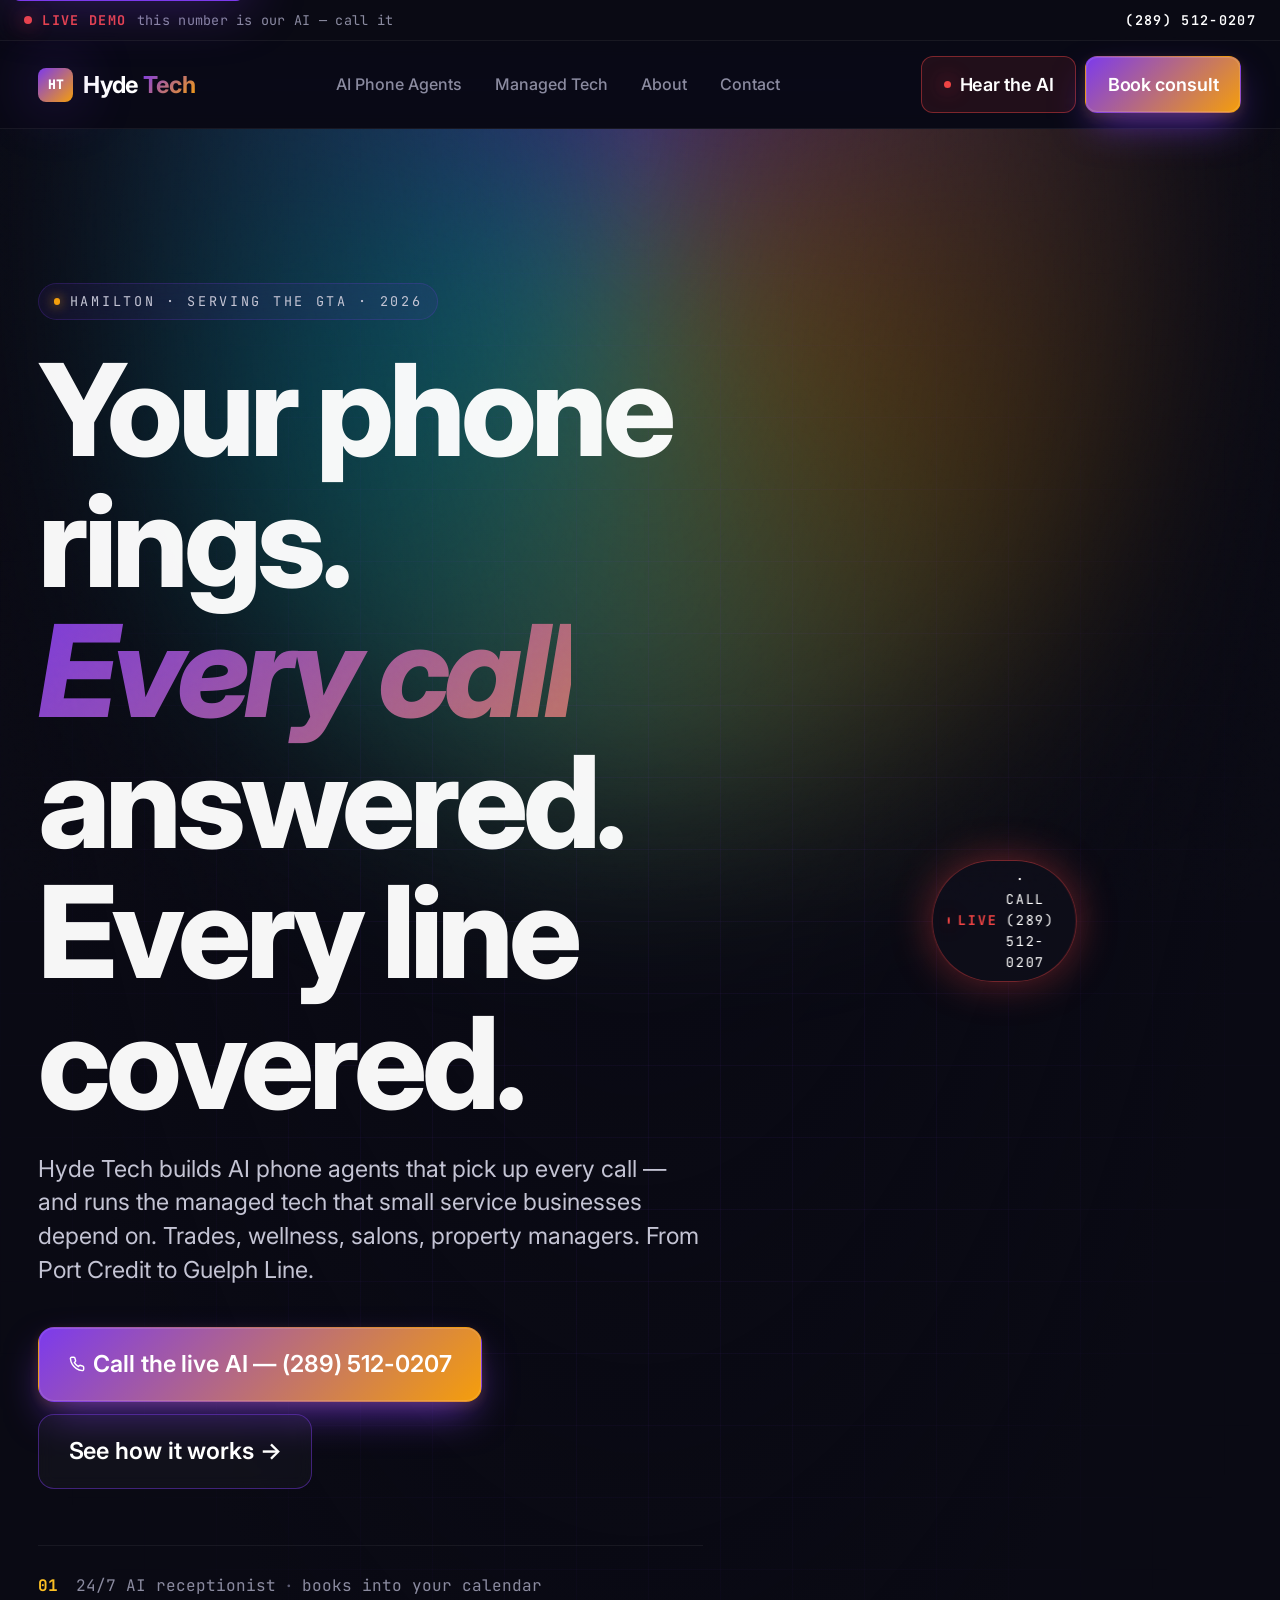
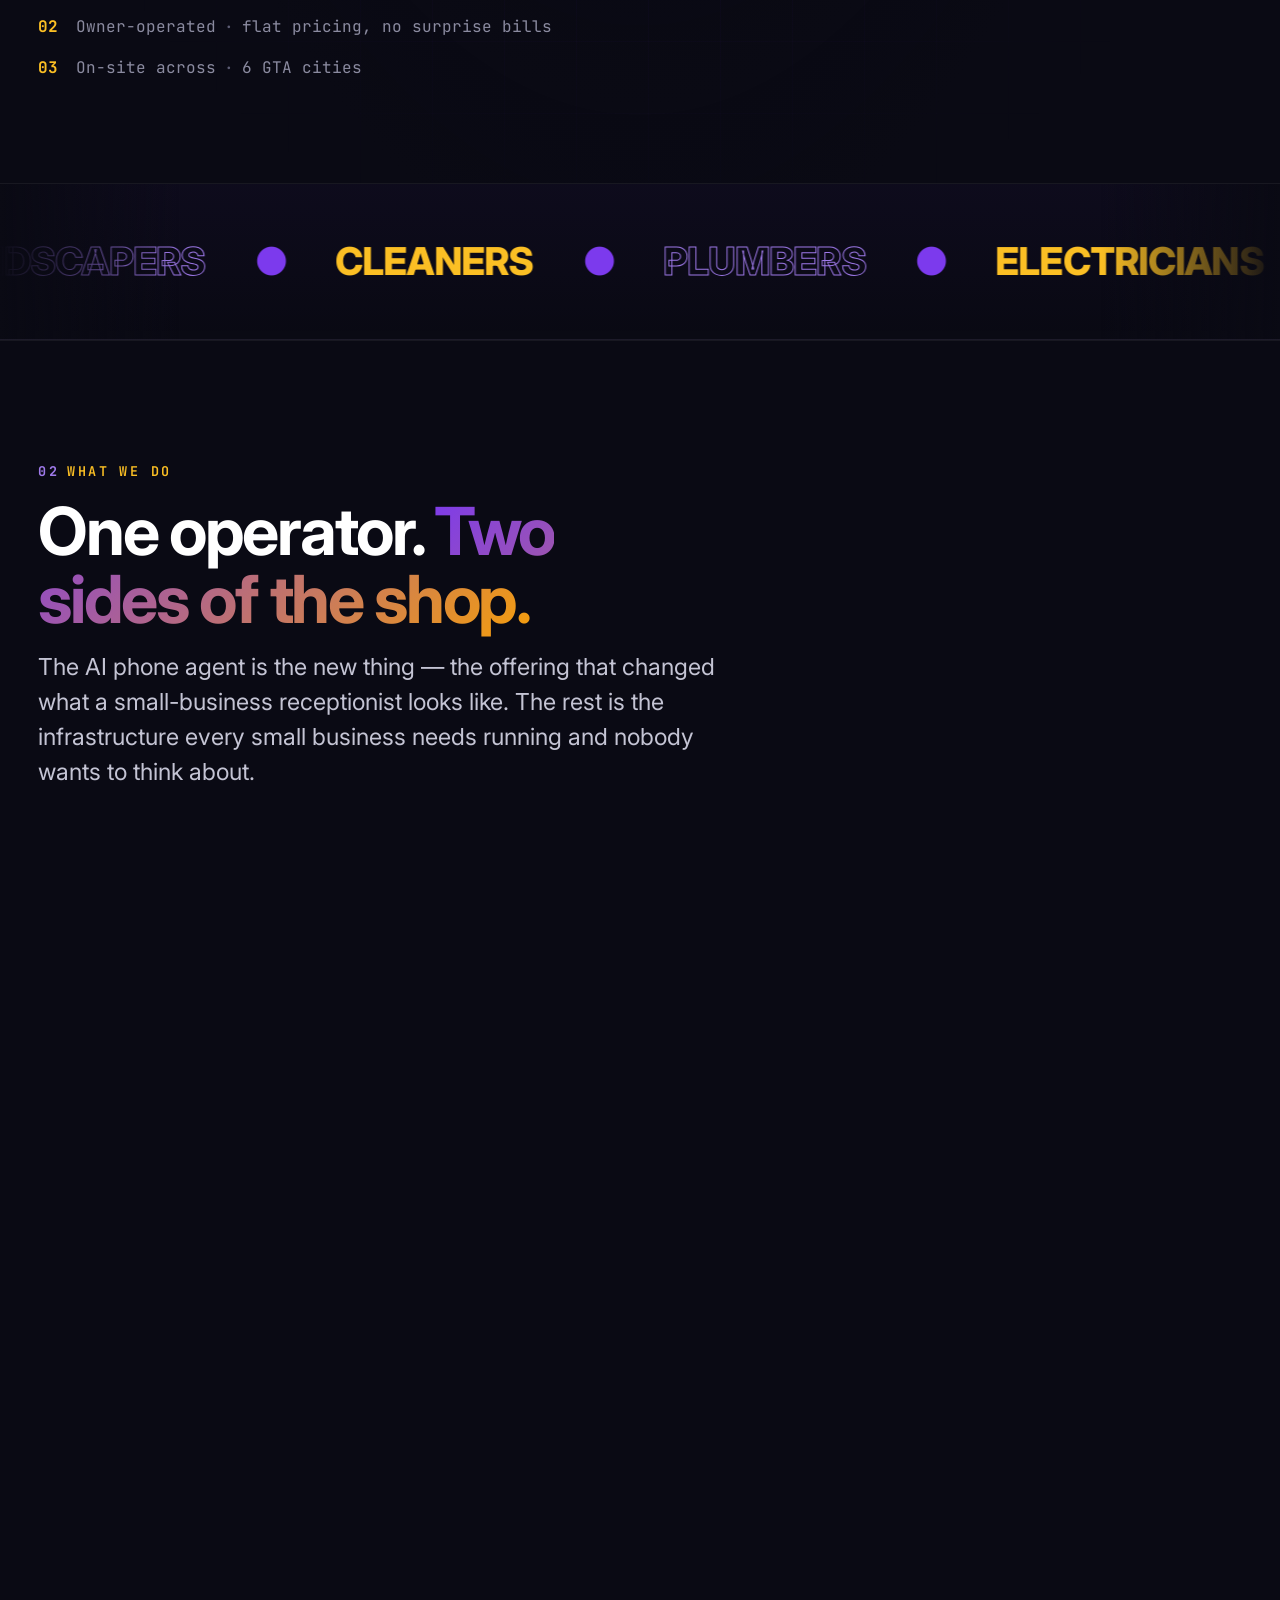
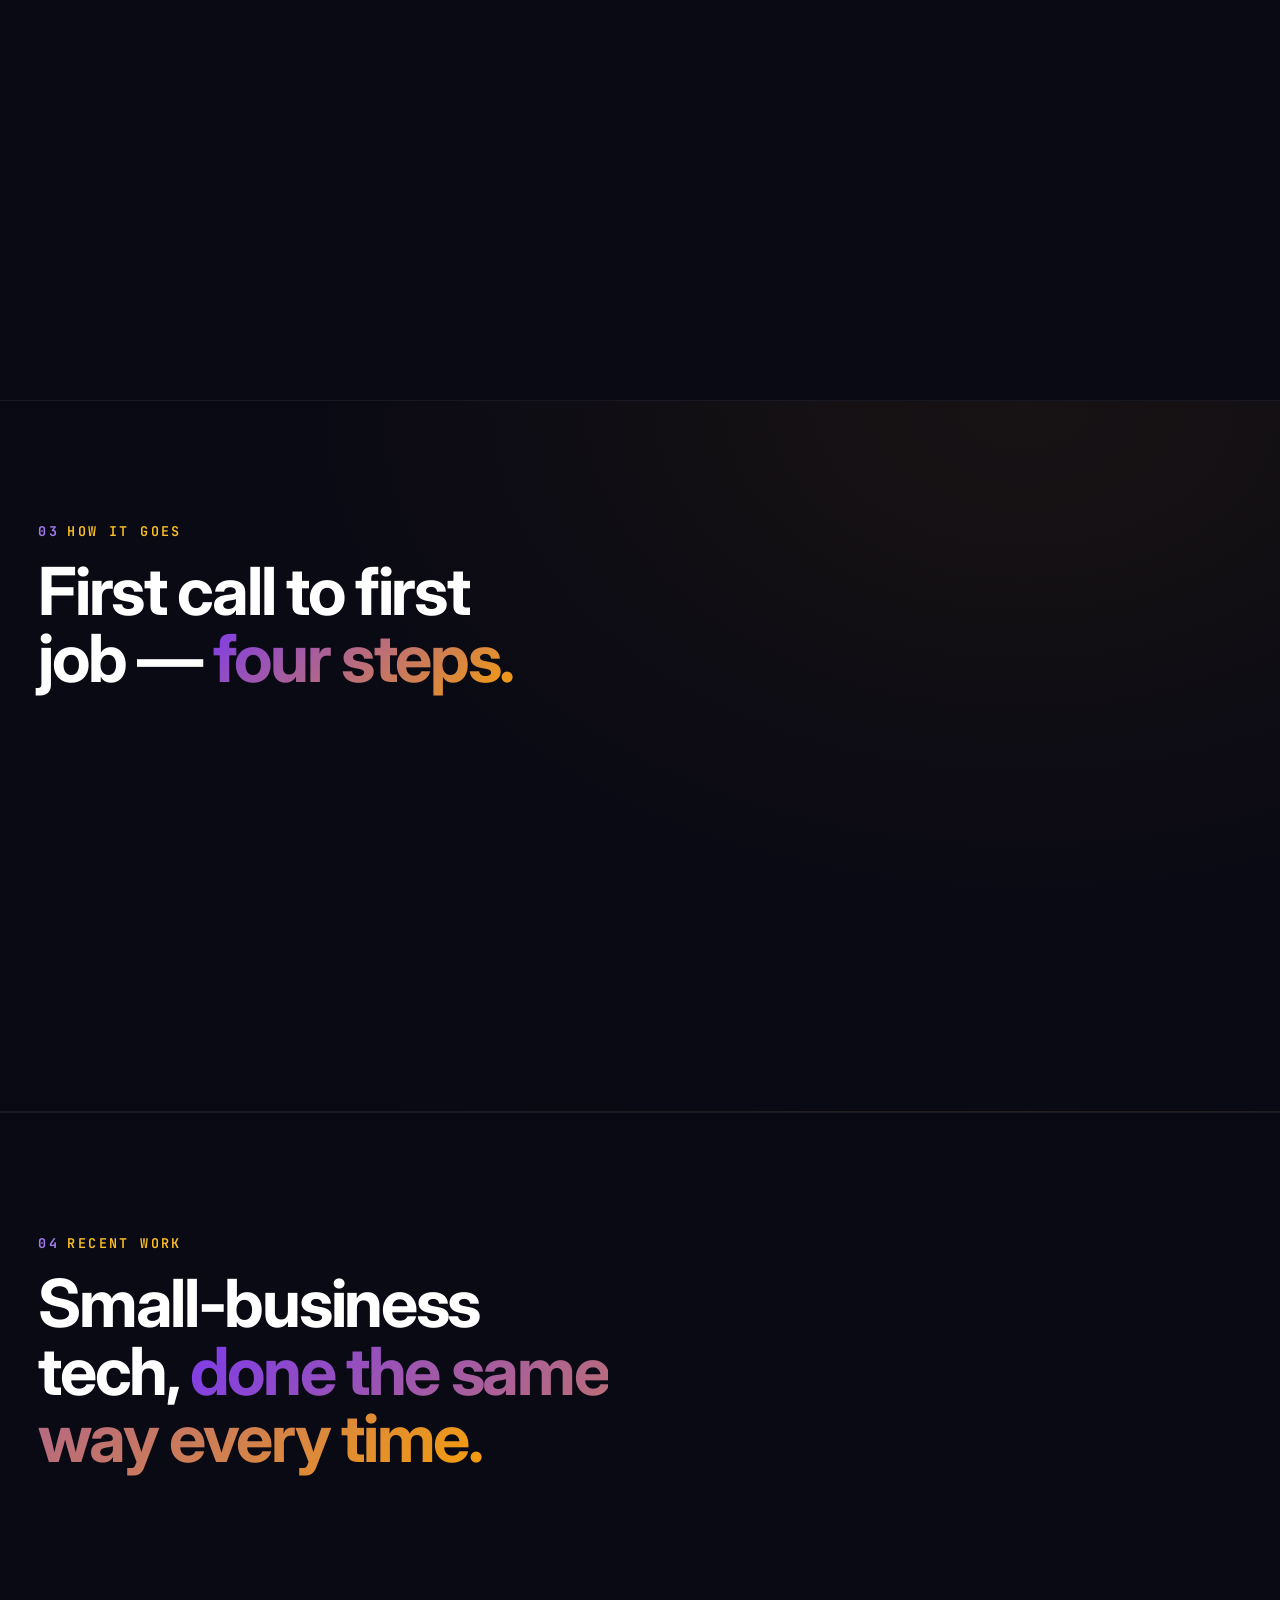
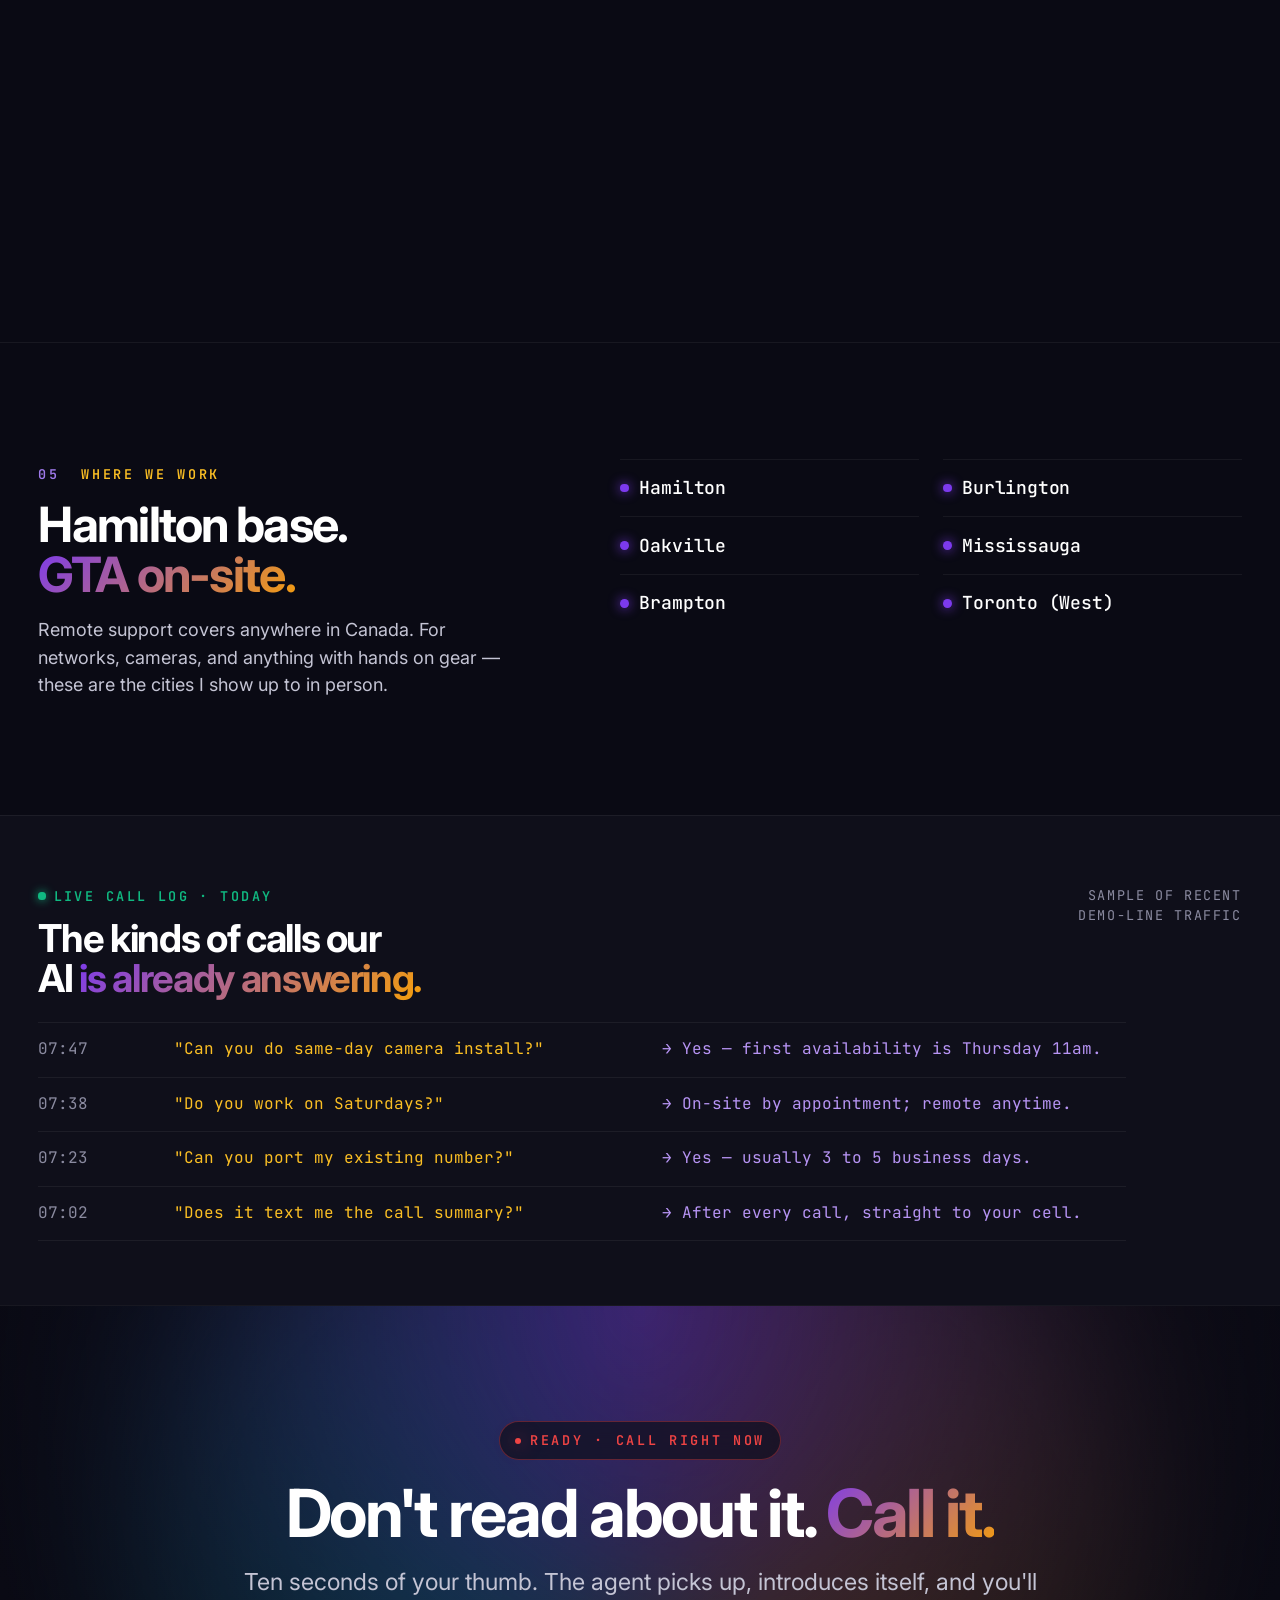
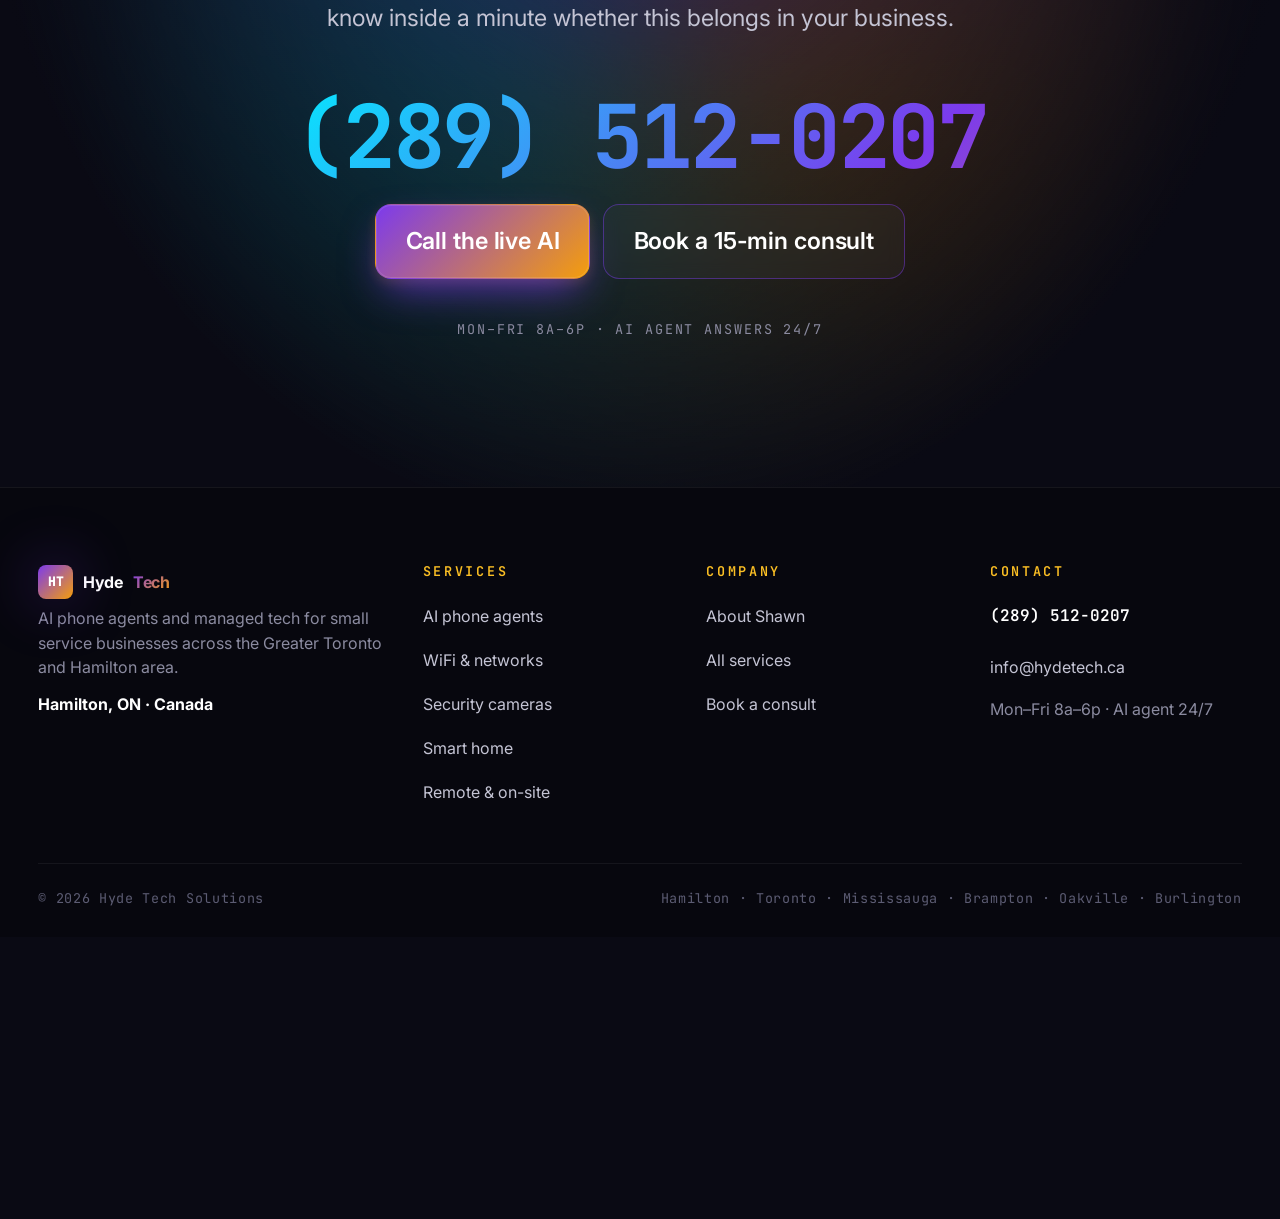
==== commit 555c9364: "v5 preview: real brand + ambitious motion (voice orb, magnetic CTAs, cursor follower, call-log, marq" ====
--- a/about/index.html
+++ b/about/index.html
@@ -1,196 +1,7 @@
 <!doctype html>
-<html lang="en">
-<head>
-  <meta charset="utf-8">
-  <meta name="viewport" content="width=device-width,initial-scale=1,viewport-fit=cover">
-  <title>About Shawn Hyde — Hyde Tech Solutions</title>
-  <meta name="description" content="Shawn Hyde — owner-operator. Five years running tech for local businesses. Hamilton-based, serves the GTA.">
-  <meta name="theme-color" content="#1a1d26">
-  <meta name="robots" content="noindex, nofollow">
-
-  <link rel="preconnect" href="https://fonts.googleapis.com">
-  <link rel="preconnect" href="https://fonts.gstatic.com" crossorigin>
-  <link rel="preconnect" href="https://api.fontshare.com">
-  <link rel="stylesheet" href="https://api.fontshare.com/v2/css?f[]=general-sans@500,600,700&display=swap">
-  <link rel="stylesheet" href="https://fonts.googleapis.com/css2?family=Inter:wght@400;500;600;700&family=IBM+Plex+Mono:wght@400;500;600;700&display=swap">
-  <link rel="stylesheet" href="../css/tokens.css">
-  <link rel="stylesheet" href="../css/site.css">
-
-  <style>
-    .about-grid {
-      display: grid;
-      grid-template-columns: 1fr 1.3fr;
-      gap: clamp(2rem, 5vw, 5rem);
-      align-items: center;
-    }
-    .portrait {
-      aspect-ratio: 4 / 5;
-      border-radius: var(--radius-l);
-      border: 1px solid var(--border);
-      background:
-        radial-gradient(ellipse at top, var(--brand-glow) 0%, transparent 60%),
-        repeating-linear-gradient(135deg, var(--hairline) 0 1px, transparent 1px 14px),
-        var(--surface);
-      position: relative;
-      overflow: hidden;
-    }
-    .portrait::after {
-      content: "Portrait — Shawn Hyde";
-      position: absolute;
-      inset: auto 0 0 0;
-      padding: 0.75rem 1rem;
-      font-family: var(--font-mono);
-      font-size: var(--step--2);
-      color: var(--text-muted);
-      background: color-mix(in oklch, var(--bg) 85%, transparent);
-      text-transform: uppercase;
-      letter-spacing: 0.12em;
-    }
-    .creds {
-      list-style: none; padding: 0;
-      display: grid; gap: 0.5rem;
-      font-family: var(--font-mono);
-      font-size: var(--step--1);
-      color: var(--text-muted);
-      margin-block-start: 1.5rem;
-      padding-block-start: 1.5rem;
-      border-top: 1px solid var(--hairline);
-    }
-    .creds strong { color: var(--text-hi); font-weight: 600; margin-inline-end: 0.5rem; }
-    @media (max-width: 820px) {
-      .about-grid { grid-template-columns: 1fr; }
-      .portrait { max-width: 22rem; }
-    }
-  </style>
-</head>
-<body>
-  <a class="skip-link" href="#main">Skip to main content</a>
-
-  <div class="live-belt" role="region" aria-label="AI demo line">
-    <div class="live-belt__inner">
-      <span class="live-belt__status"><span class="live-belt__dot" aria-hidden="true"></span><strong>Live demo line</strong><span class="muted" style="text-transform:none; letter-spacing:0.02em;">— this number is our AI agent</span></span>
-      <a href="tel:+12895120207">(289) 512-0207</a>
-    </div>
-  </div>
-
-  <header class="site-header">
-    <div class="container header-inner">
-      <a class="logo" href="../" aria-label="Hyde Tech Solutions home">
-        <span class="logo-mark" aria-hidden="true">HT</span>
-        <span>Hyde Tech</span>
-      </a>
-      <nav class="site-nav" id="site-nav" aria-label="Primary">
-        <a href="../ai-phone-agents/">AI Phone Agents</a>
-        <a href="../services/">Managed Tech</a>
-        <a href="../about/" aria-current="page">About</a>
-        <a href="../contact/">Contact</a>
-      </nav>
-      <div class="header-cta">
-        <a class="btn btn-primary" href="../contact/">Book consult</a>
-        <button class="nav-toggle" type="button" aria-expanded="false" aria-controls="site-nav" aria-label="Toggle menu"><span></span><span></span><span></span></button>
-      </div>
-    </div>
-  </header>
-
-  <main id="main">
-
-    <section class="page-head">
-      <div class="mesh" aria-hidden="true"></div>
-      <div class="grid-veil" aria-hidden="true"></div>
-      <div class="container">
-        <span class="eyebrow"><span class="num">01</span>About</span>
-        <h1>One operator. Five years. Hamilton.</h1>
-        <p class="sub">Hyde Tech Solutions is Shawn Hyde. You call, text, or email — and it's me on the other end. Not a dispatcher, not a ticket queue.</p>
-      </div>
-    </section>
-
-    <section>
-      <div class="container">
-        <div class="about-grid">
-          <div class="portrait reveal" role="img" aria-label="Portrait of Shawn Hyde"></div>
-          <div>
-            <h2 style="font-size:var(--step-3); max-width:22ch; margin-block-end:1rem;">Built for small businesses that don't have an IT guy.</h2>
-            <p style="color:var(--text); font-size:var(--step-0); margin-block-end:1rem; max-width:56ch; line-height:1.6;">I've been running tech for local businesses across Hamilton and the GTA for five years — networks, cameras, smart-home, POS wiring, and now AI phone agents. Most of my clients are trades, landscapers, cleaners, wellness studios, and owner-operated retail.</p>
-            <p style="color:var(--text); font-size:var(--step-0); margin-block-end:1rem; max-width:56ch; line-height:1.6;">The pitch is simple: you get one person who knows your setup, who picks up, who doesn't upsell. Flat pricing. Documented handovers. Nothing ships without a test.</p>
-            <ul class="creds">
-              <li><strong>Five years</strong> running tech for local service businesses</li>
-              <li><strong>Hamilton</strong> base · GTA on-site coverage</li>
-              <li><strong>Solo operator</strong> · direct line, no account rep</li>
-              <li><strong>AI phone agents</strong> since early 2026 · Retell + custom backend</li>
-            </ul>
-          </div>
-        </div>
-      </div>
-    </section>
-
-    <section class="cta-final">
-      <div class="mesh" aria-hidden="true"></div>
-      <div class="container">
-        <div class="cta-wrap">
-          <span class="eyebrow">Ready to talk</span>
-          <h2>Tell me what's broken.</h2>
-          <p>Or what's slow, or what you're trying to replace. 15-minute call, no sales script.</p>
-          <div class="cta-row">
-            <a class="btn btn-primary btn-xl" href="../contact/">Book a consult</a>
-            <a class="btn btn-outline btn-xl" href="tel:+12895120207">Call (289) 512-0207</a>
-          </div>
-        </div>
-      </div>
-    </section>
-
-  </main>
-
-  <footer class="site-footer">
-    <div class="container">
-      <nav class="footer-grid" aria-label="Footer">
-        <div>
-          <p class="footer-brand"><span class="logo-mark" aria-hidden="true">HT</span>Hyde Tech</p>
-          <p>AI phone agents and managed tech for small service businesses across the Greater Toronto and Hamilton area.</p>
-          <p style="margin-block-start:0.75rem;"><strong style="color:var(--text-hi);">Hamilton, ON · Canada</strong></p>
-        </div>
-        <div>
-          <h4>Services</h4>
-          <a href="../ai-phone-agents/">AI phone agents</a>
-          <a href="../services/#wifi">WiFi &amp; networks</a>
-          <a href="../services/#cameras">Security cameras</a>
-          <a href="../services/#smart">Smart home</a>
-          <a href="../services/#support">Remote &amp; on-site</a>
-        </div>
-        <div>
-          <h4>Company</h4>
-          <a href="../about/">About Shawn</a>
-          <a href="../services/">All services</a>
-          <a href="../contact/">Book a consult</a>
-        </div>
-        <div>
-          <h4>Contact</h4>
-          <p><a href="tel:+12895120207" class="mono" style="font-weight:600; color:var(--text-hi);">(289) 512-0207</a></p>
-          <p><a href="mailto:info@hydetech.ca">info@hydetech.ca</a></p>
-          <p style="color:var(--text-muted); margin-block-start:0.5rem;">Mon–Fri 8a–6p · AI agent answers 24/7</p>
-        </div>
-      </nav>
-      <div class="footer-bottom">
-        <span>© 2026 Hyde Tech Solutions</span>
-        <span>Hamilton · Toronto · Mississauga · Brampton · Oakville · Burlington</span>
-      </div>
-    </div>
-  </footer>
-
-  <div class="mobile-cta">
-    <a class="btn btn-primary" href="tel:+12895120207">Call (289) 512-0207</a>
-    <a class="btn btn-outline" href="../contact/">Book</a>
-  </div>
-
-  <script>
-    (function () {
-      const btn = document.querySelector('.nav-toggle');
-      const nav = document.getElementById('site-nav');
-      if (!btn || !nav) return;
-      btn.addEventListener('click', () => {
-        const open = nav.classList.toggle('is-open');
-        btn.setAttribute('aria-expanded', String(open));
-      });
-    })();
-  </script>
-</body>
-</html>
+<html lang="en"><head>
+<meta charset="utf-8"><meta name="viewport" content="width=device-width,initial-scale=1">
+<meta http-equiv="refresh" content="0; url=../">
+<meta name="robots" content="noindex">
+<title>Redirecting...</title></head>
+<body><p>Redirecting to <a href="../">home</a>.</p></body></html>
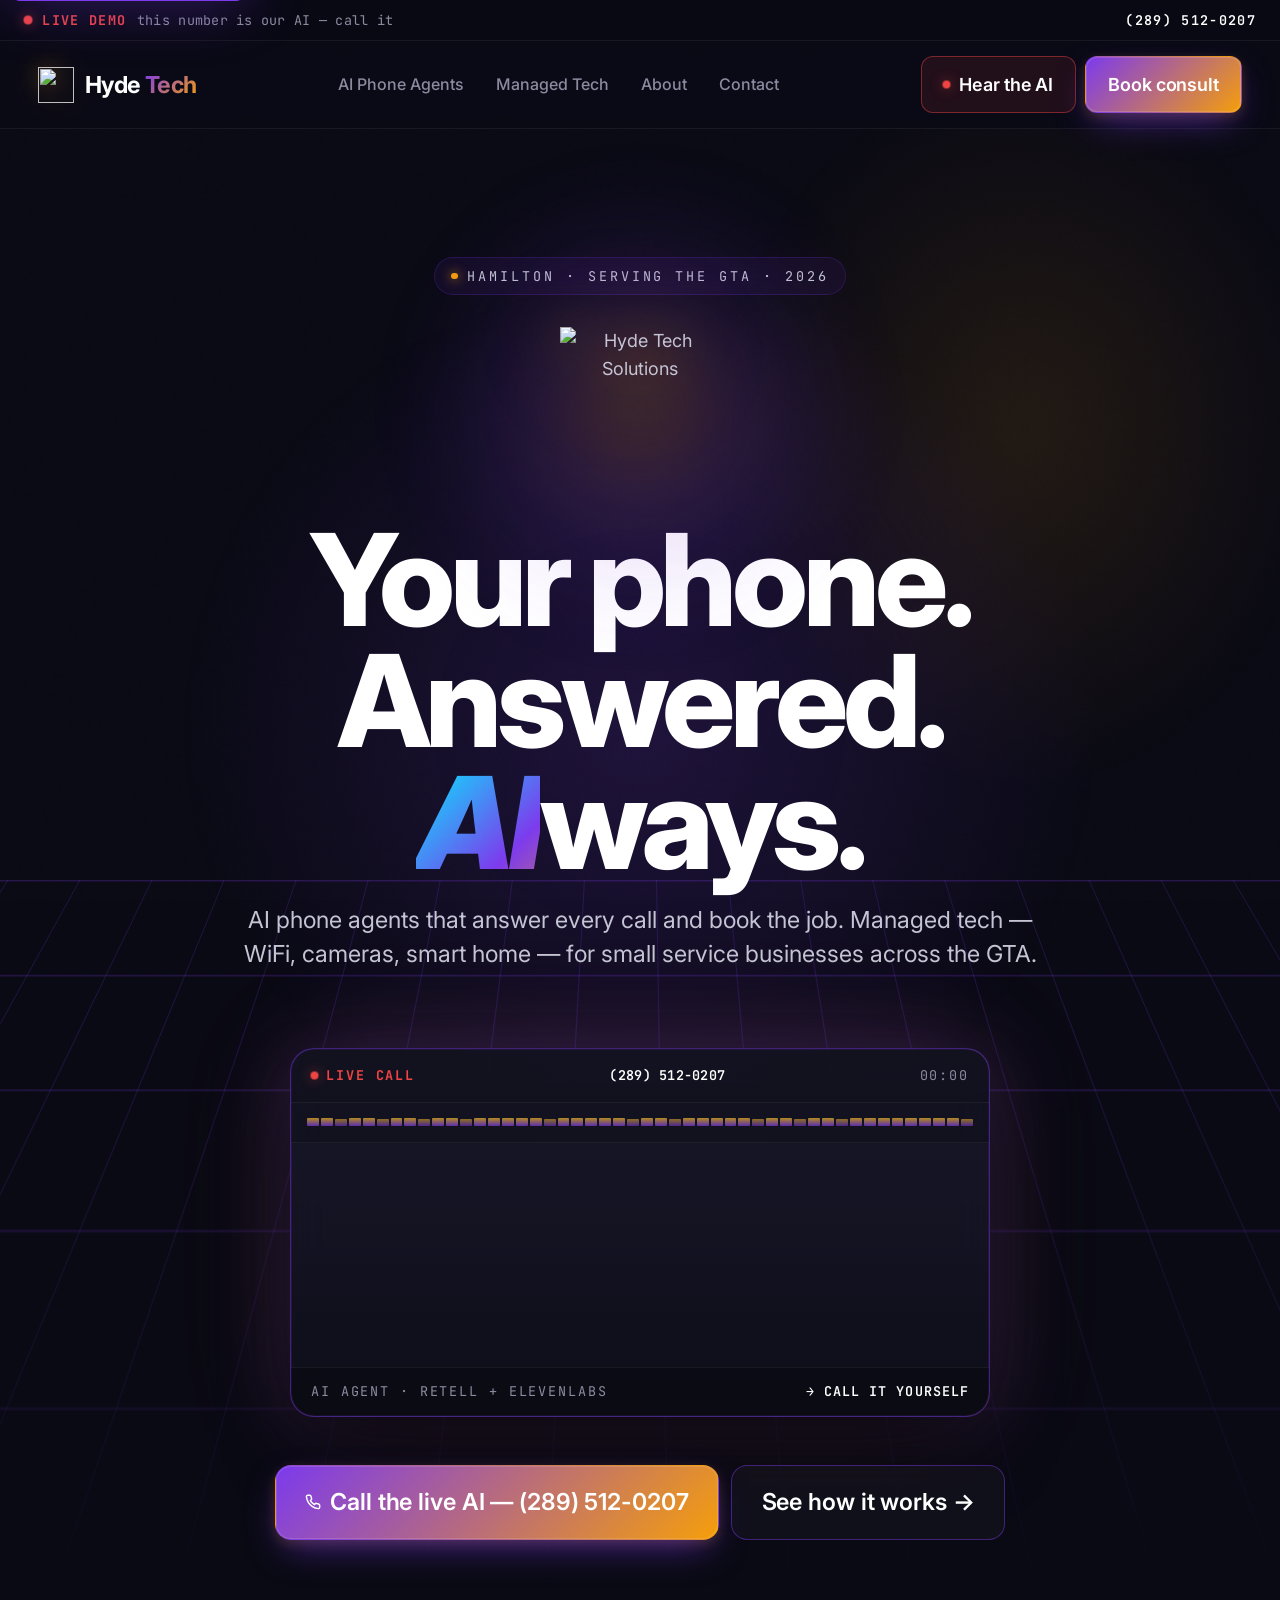
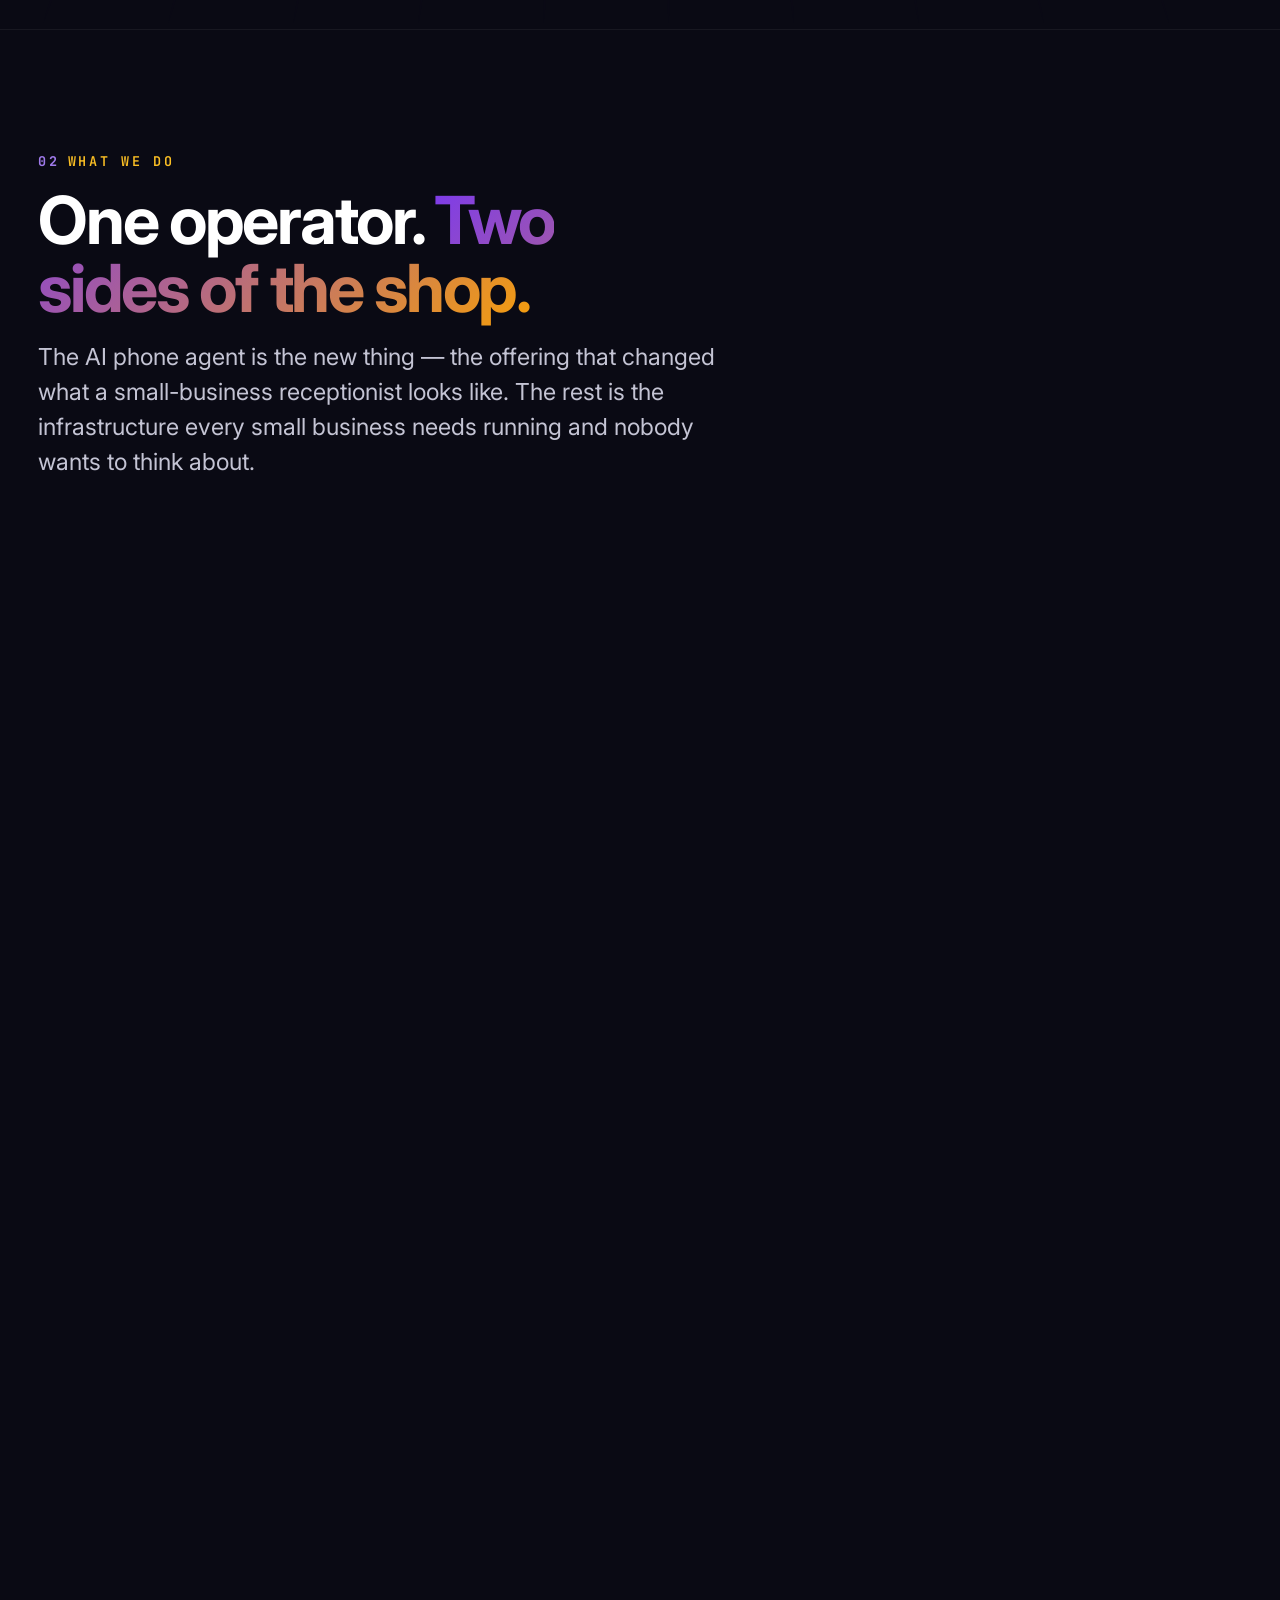
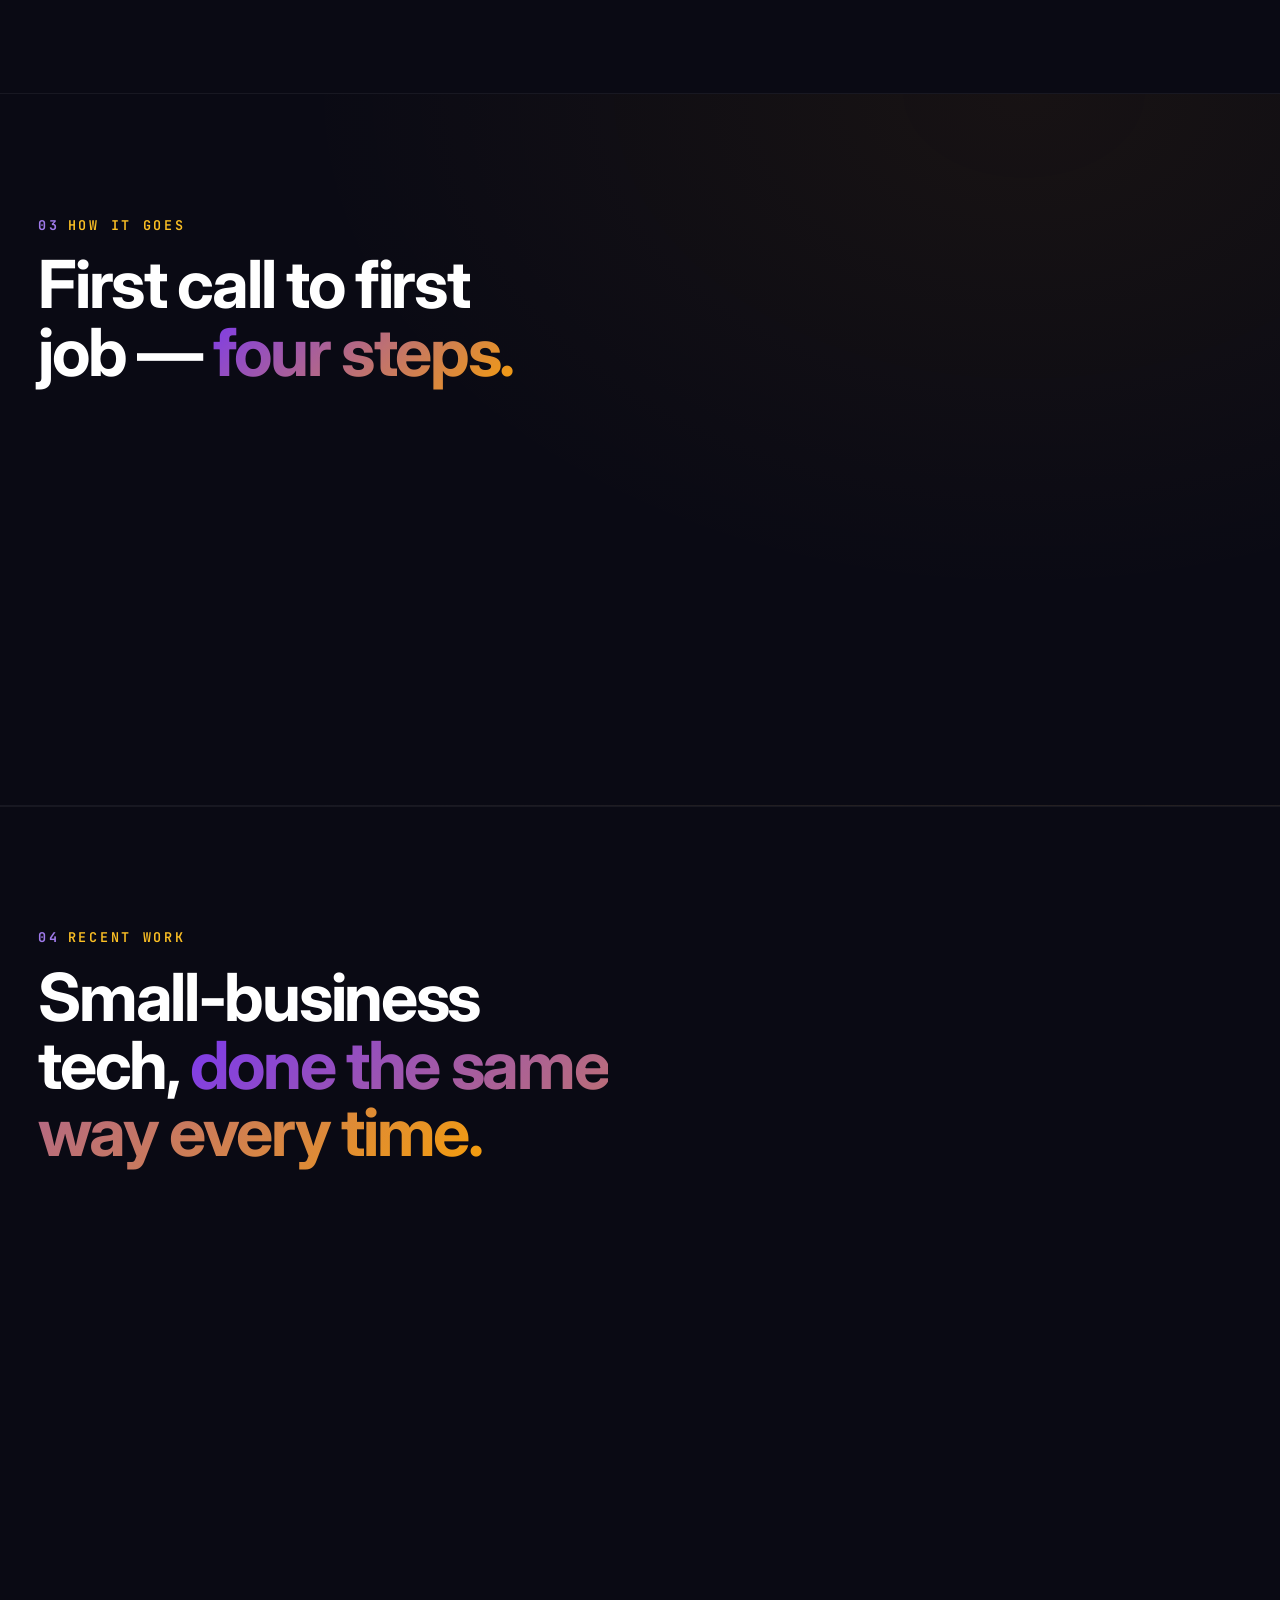
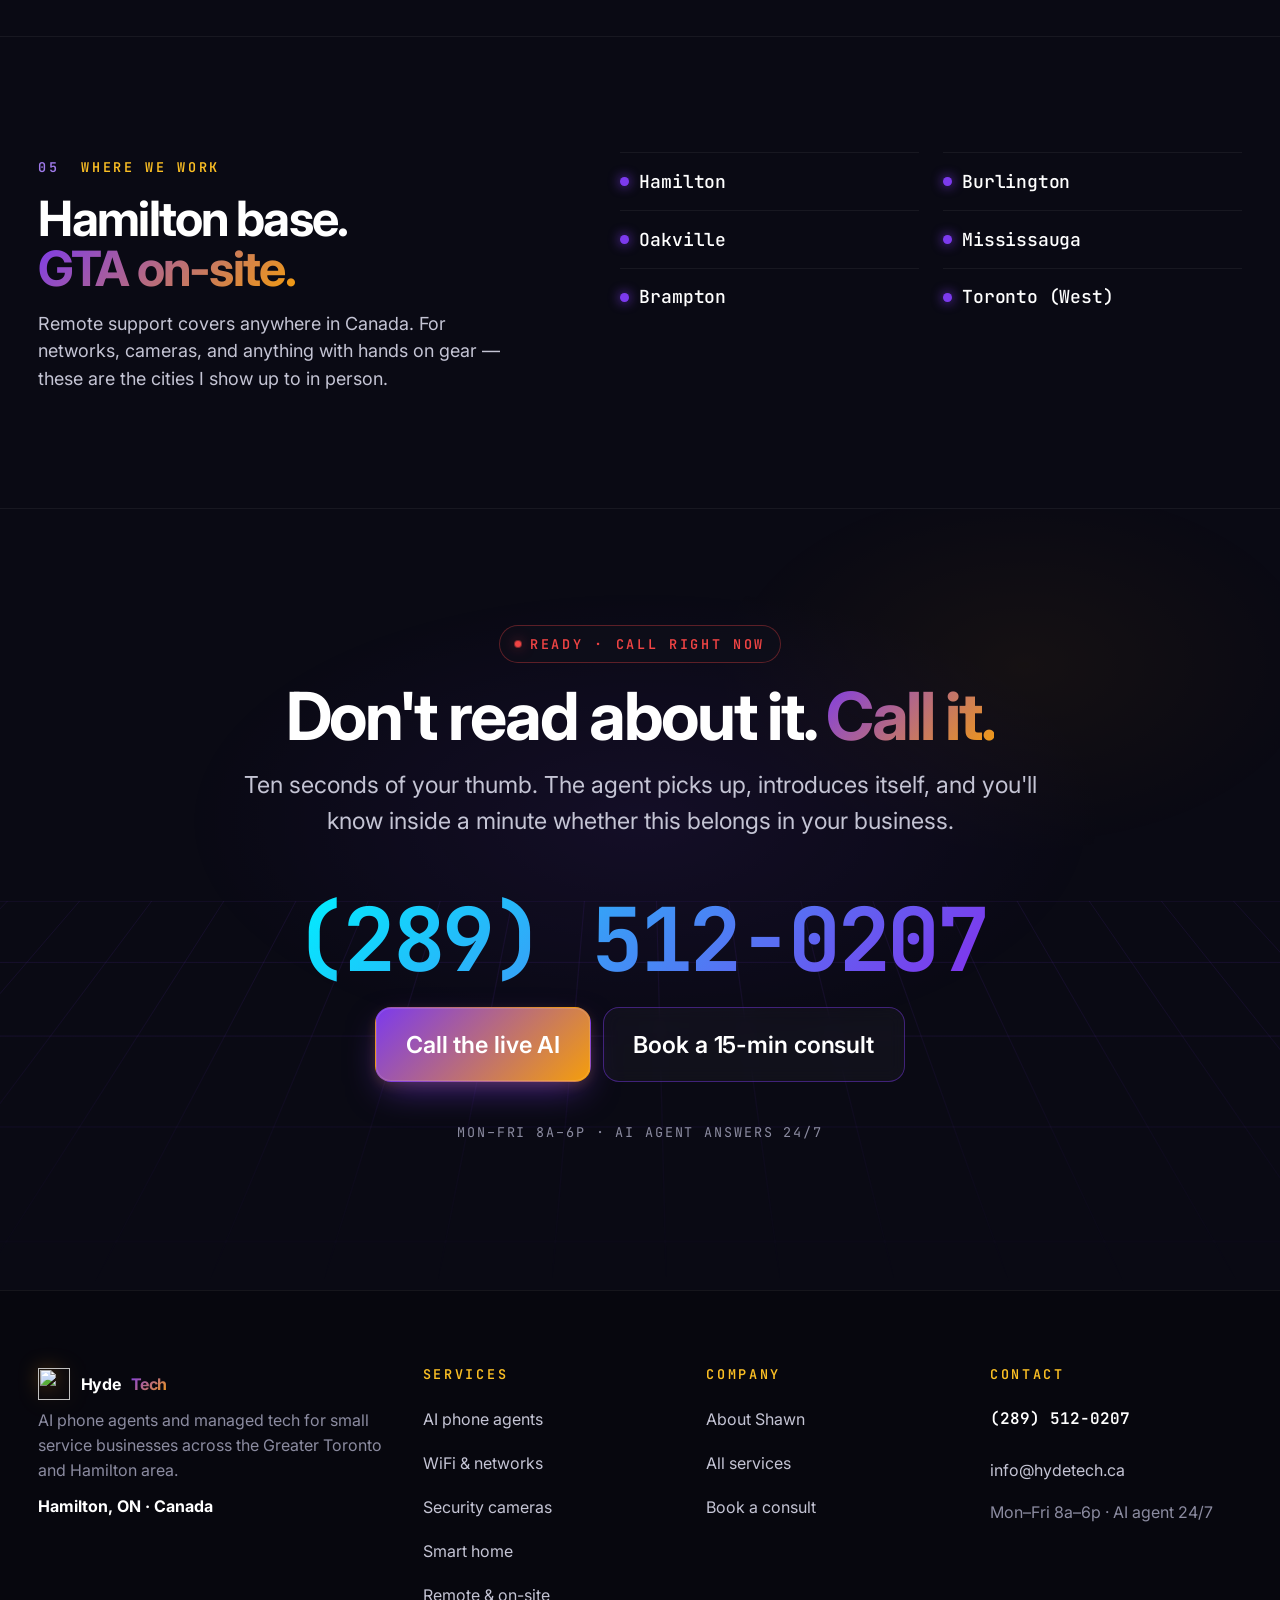
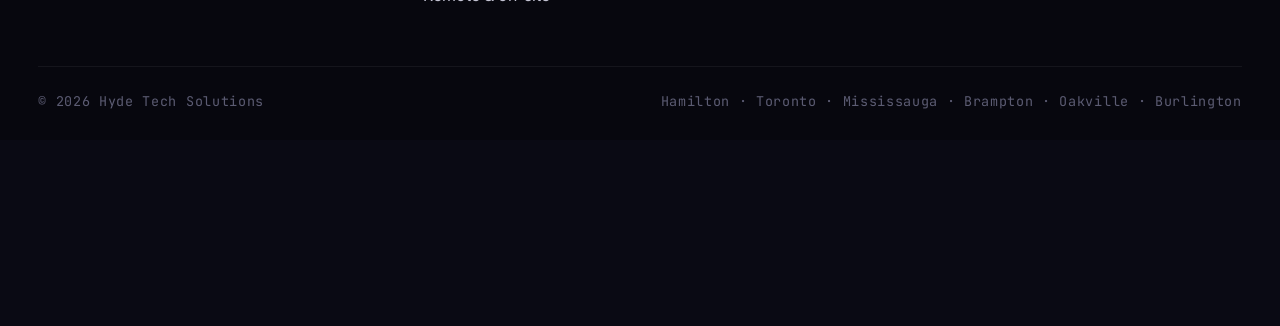
==== commit 456b973a: "v6: logo + 'The Call' streaming transcript hero + perspective grid floor" ====
--- a/about/index.html
+++ b/about/index.html
@@ -1,5 +1,4 @@
-<!doctype html>
-<html lang="en"><head>
+<!doctype html><html lang="en"><head>
 <meta charset="utf-8"><meta name="viewport" content="width=device-width,initial-scale=1">
 <meta http-equiv="refresh" content="0; url=../">
 <meta name="robots" content="noindex">
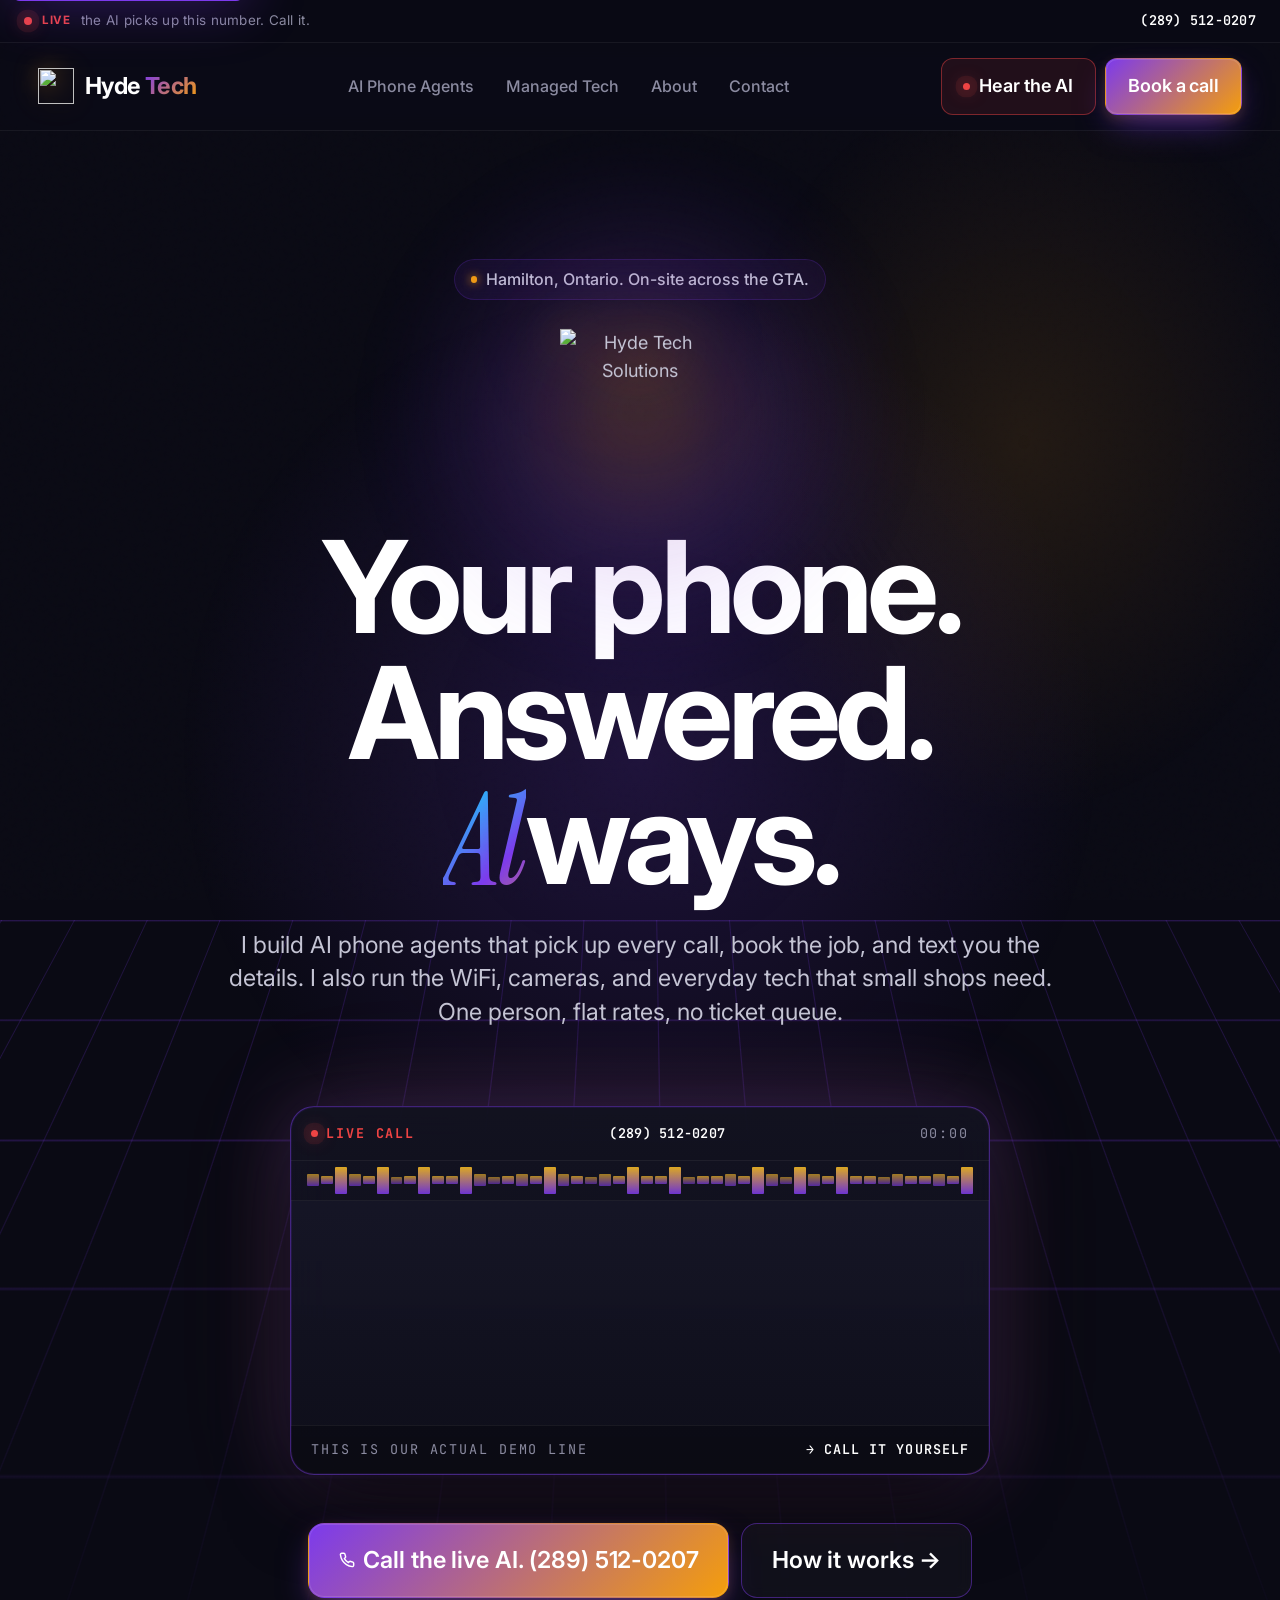
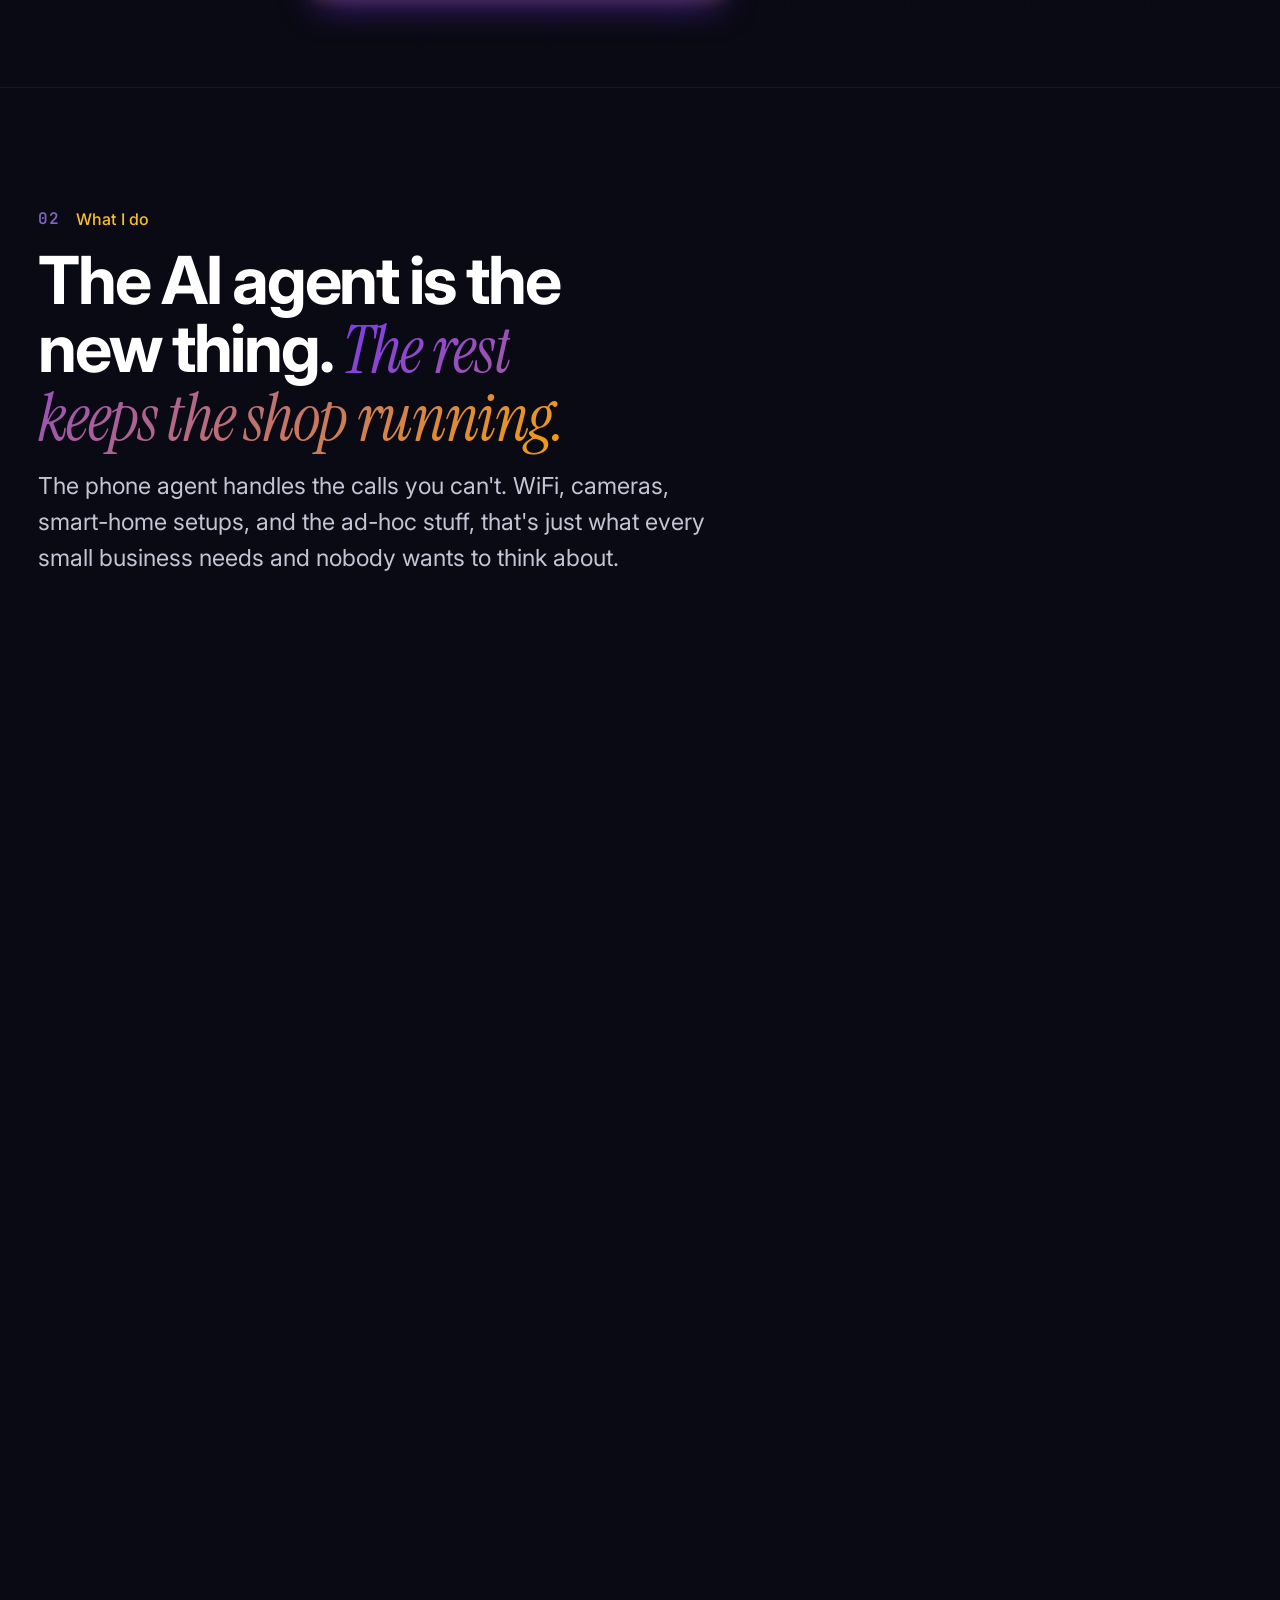
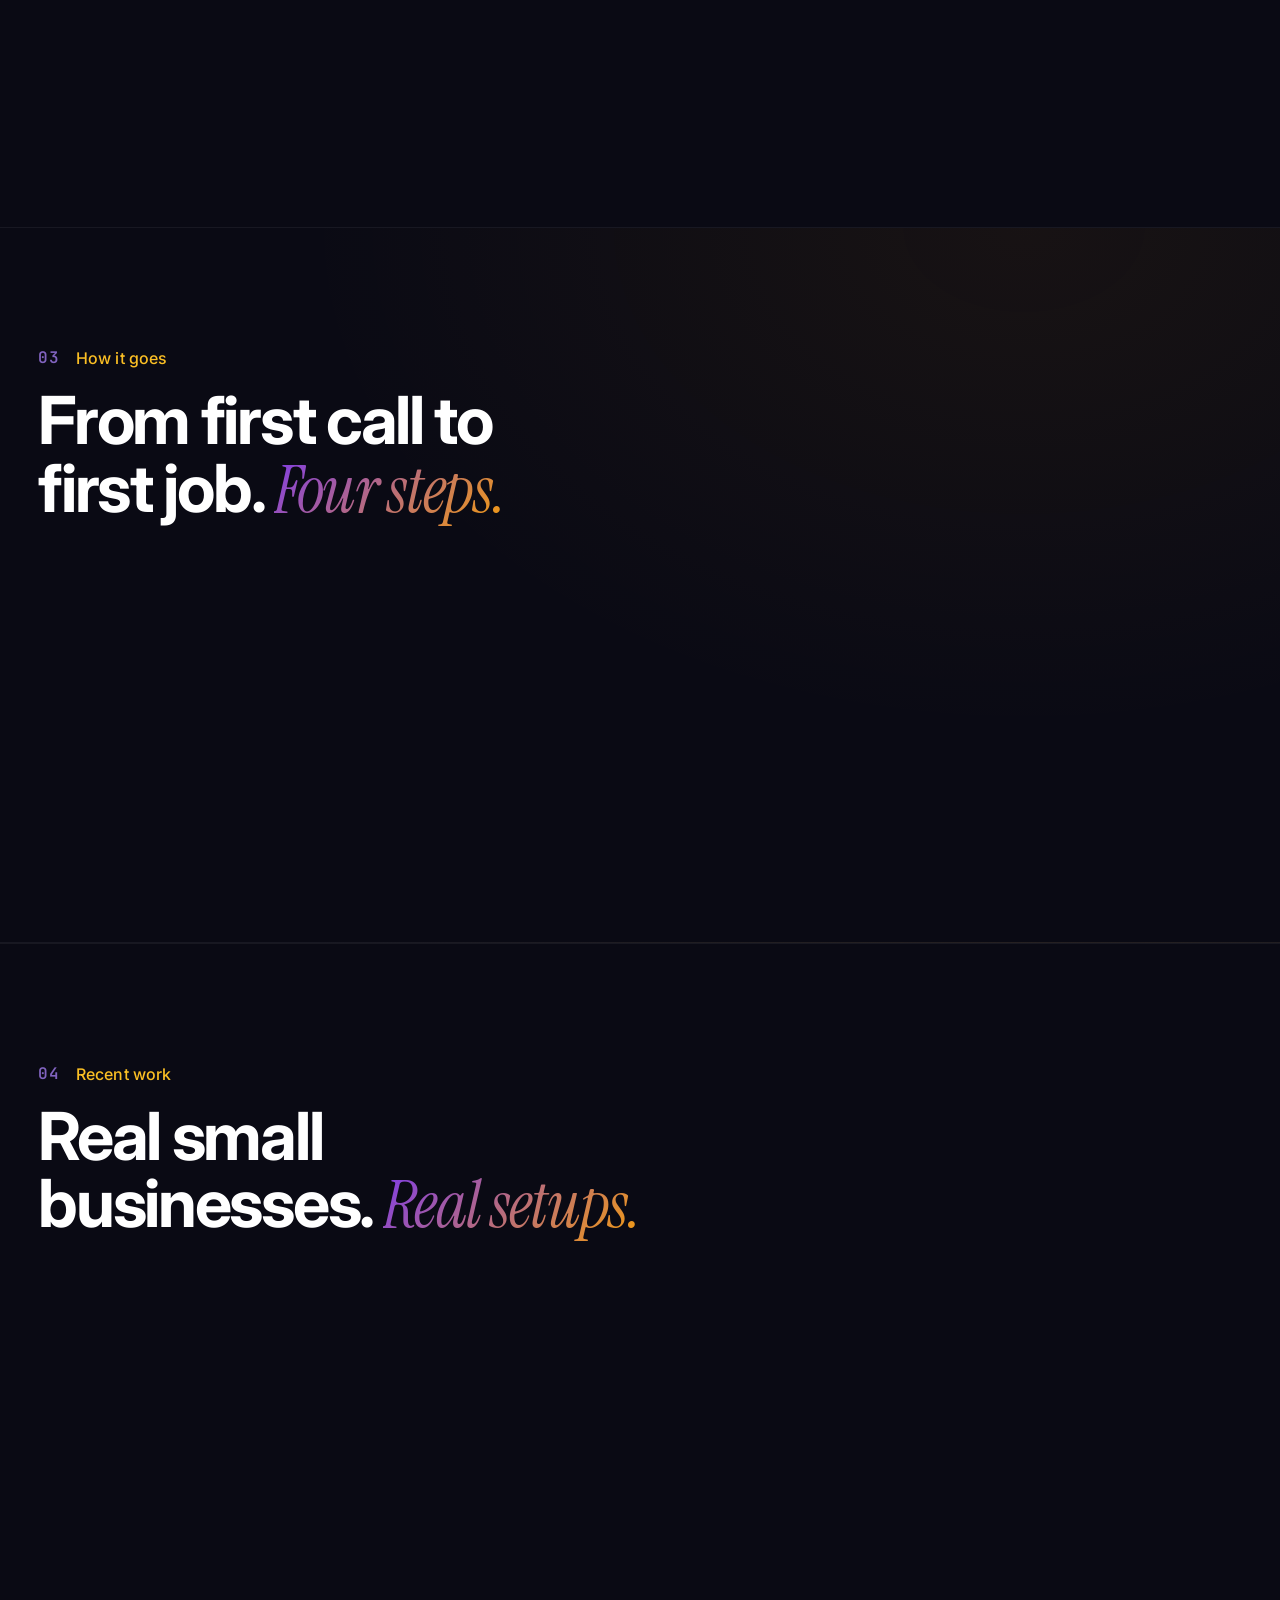
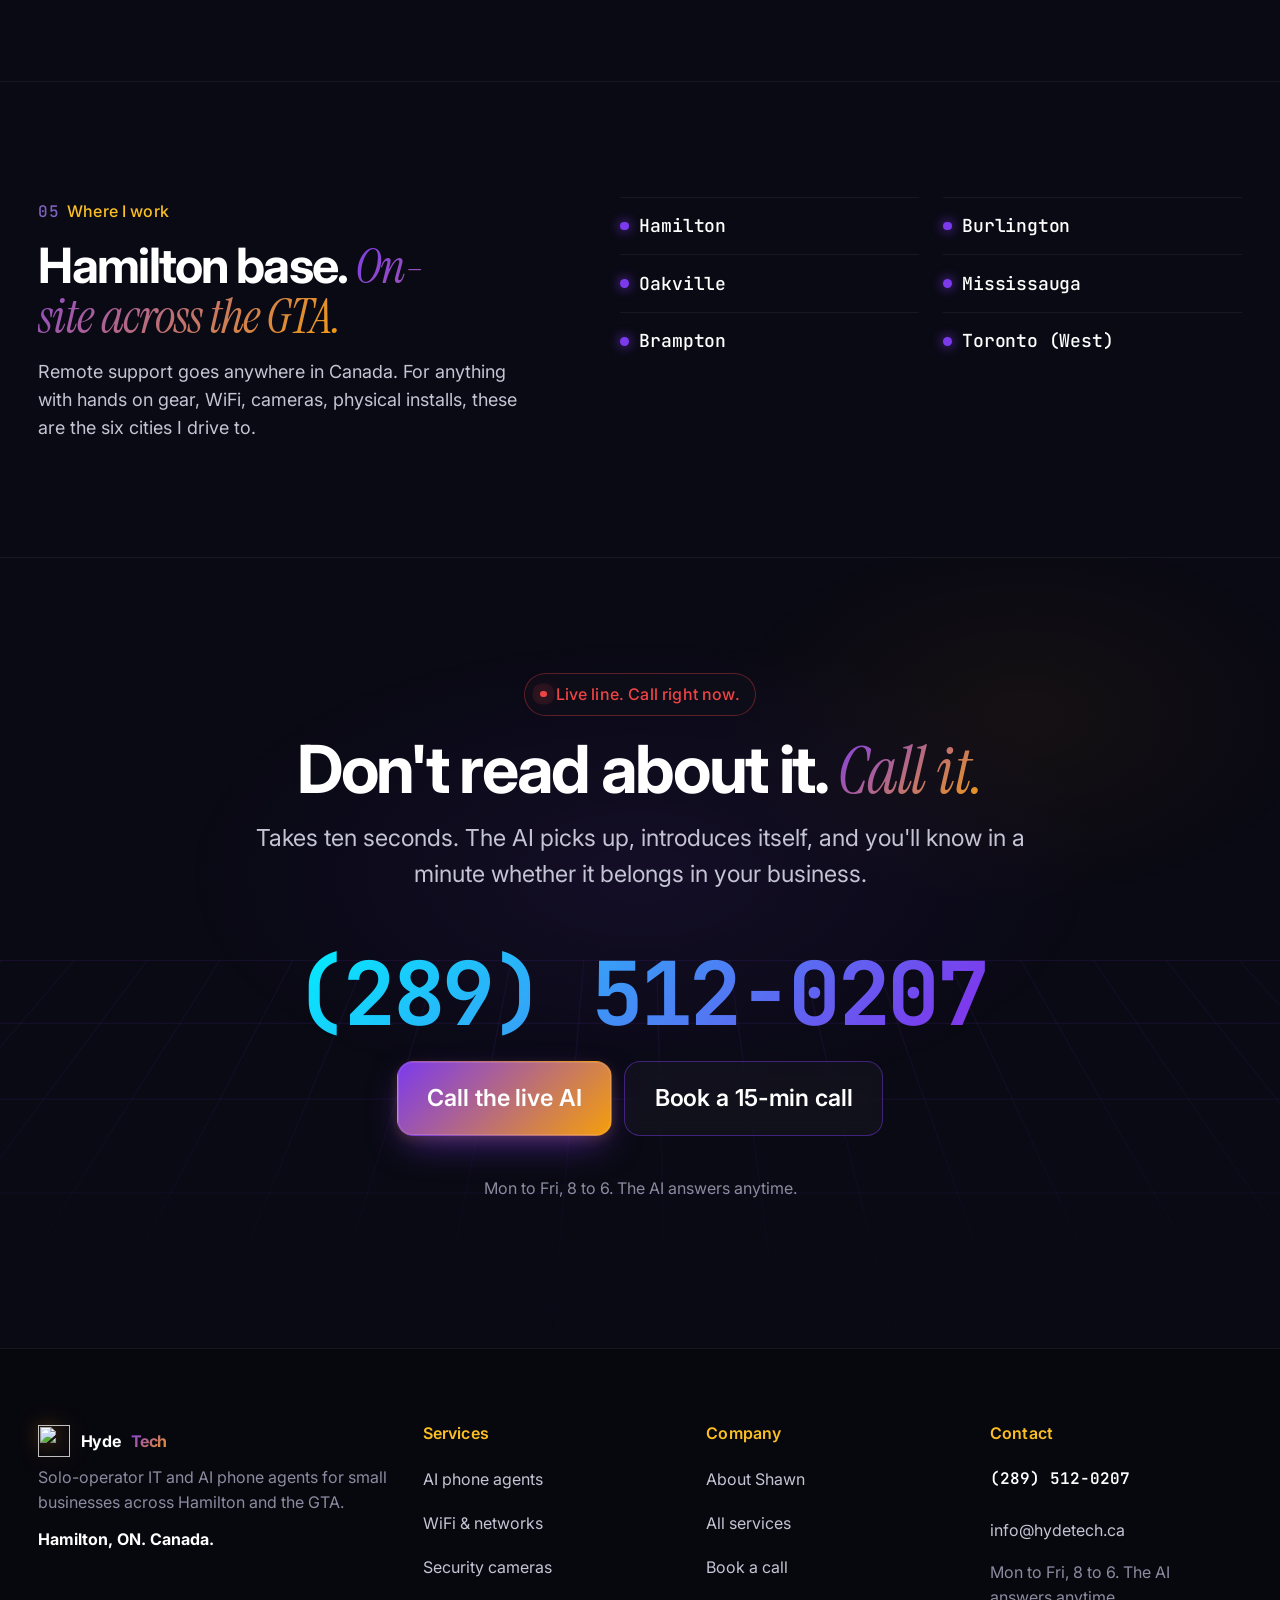
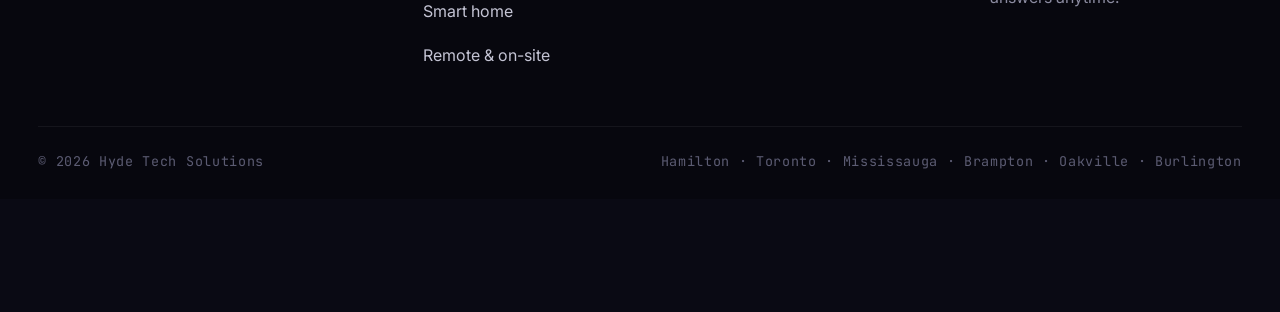
==== commit d456702d: "v6.1: Instrument Serif italic accents, copy rewrite in Shawn's voice, kill em dashes and AI tropes" ====
--- a/about/index.html
+++ b/about/index.html
@@ -1,6 +1,5 @@
 <!doctype html><html lang="en"><head>
 <meta charset="utf-8"><meta name="viewport" content="width=device-width,initial-scale=1">
 <meta http-equiv="refresh" content="0; url=../">
-<meta name="robots" content="noindex">
-<title>Redirecting...</title></head>
-<body><p>Redirecting to <a href="../">home</a>.</p></body></html>
+<meta name="robots" content="noindex"><title>Redirecting...</title></head>
+<body><p><a href="../">home</a></p></body></html>
